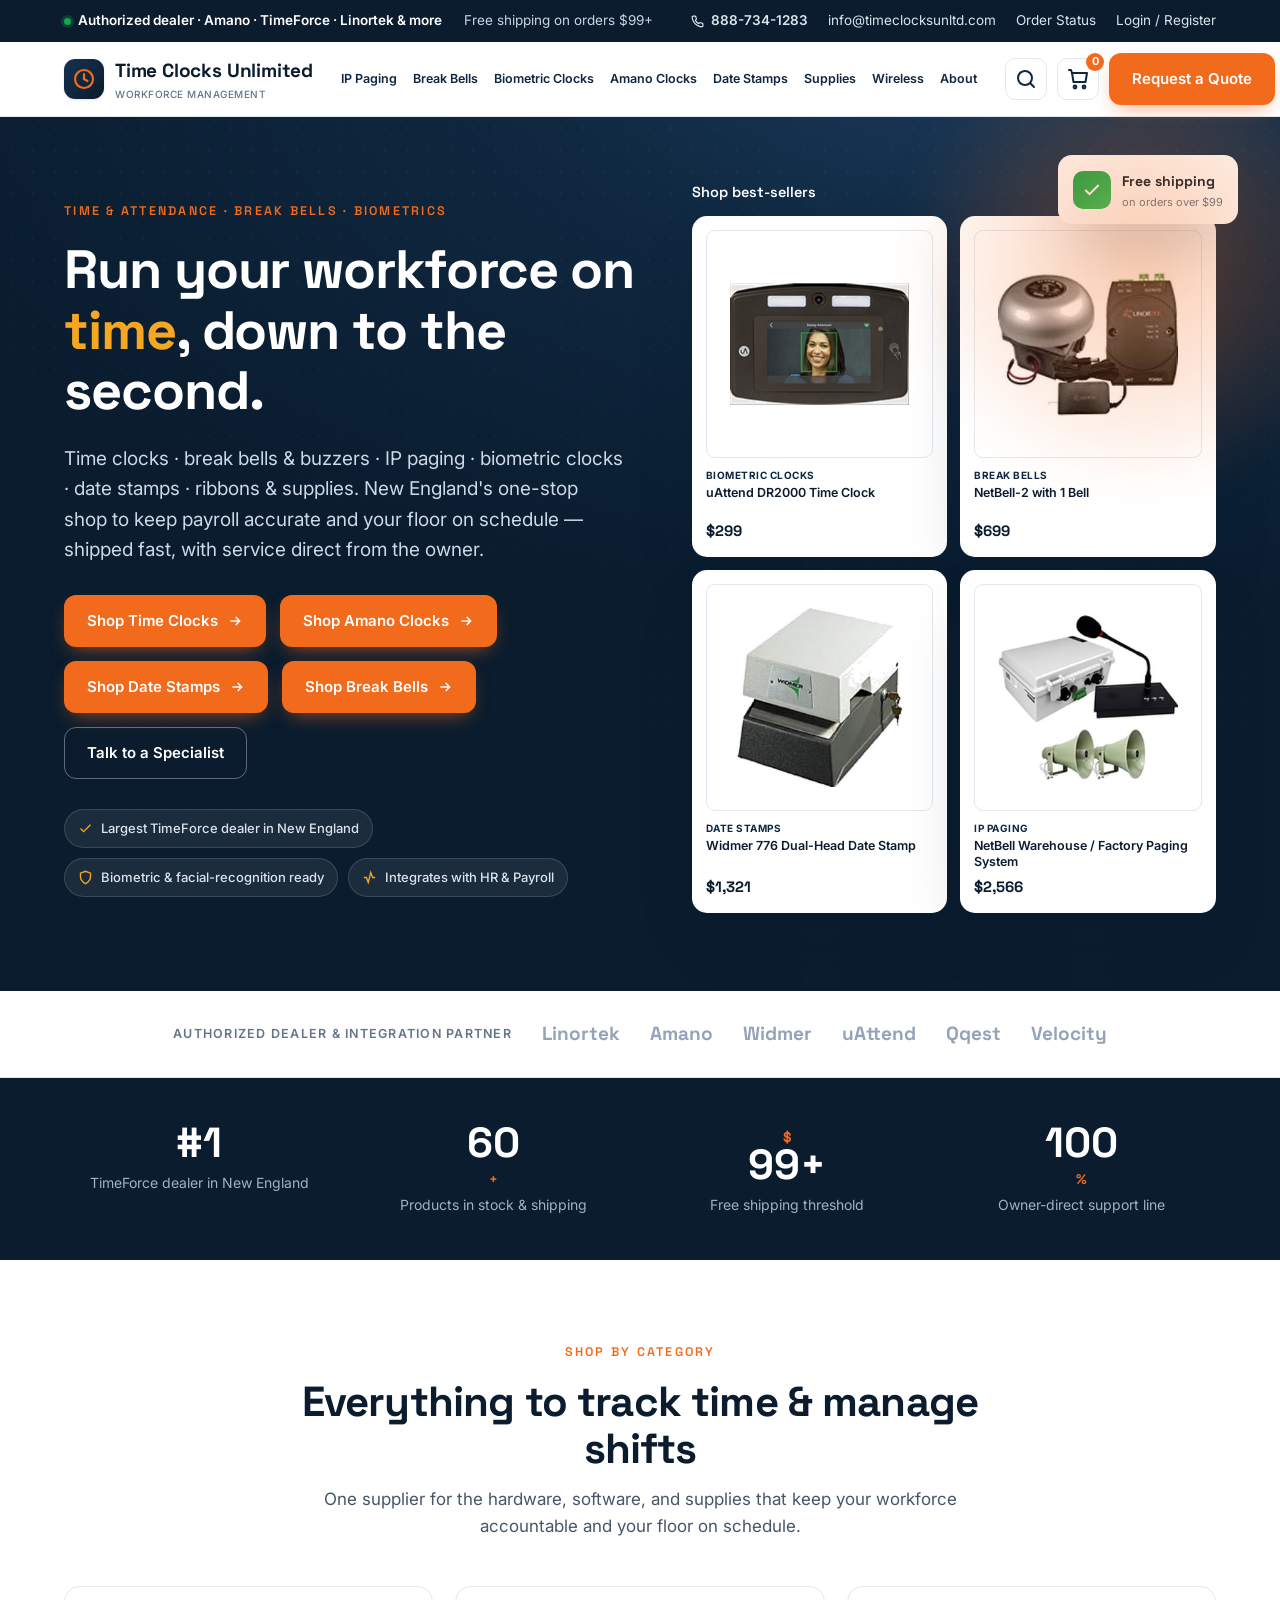
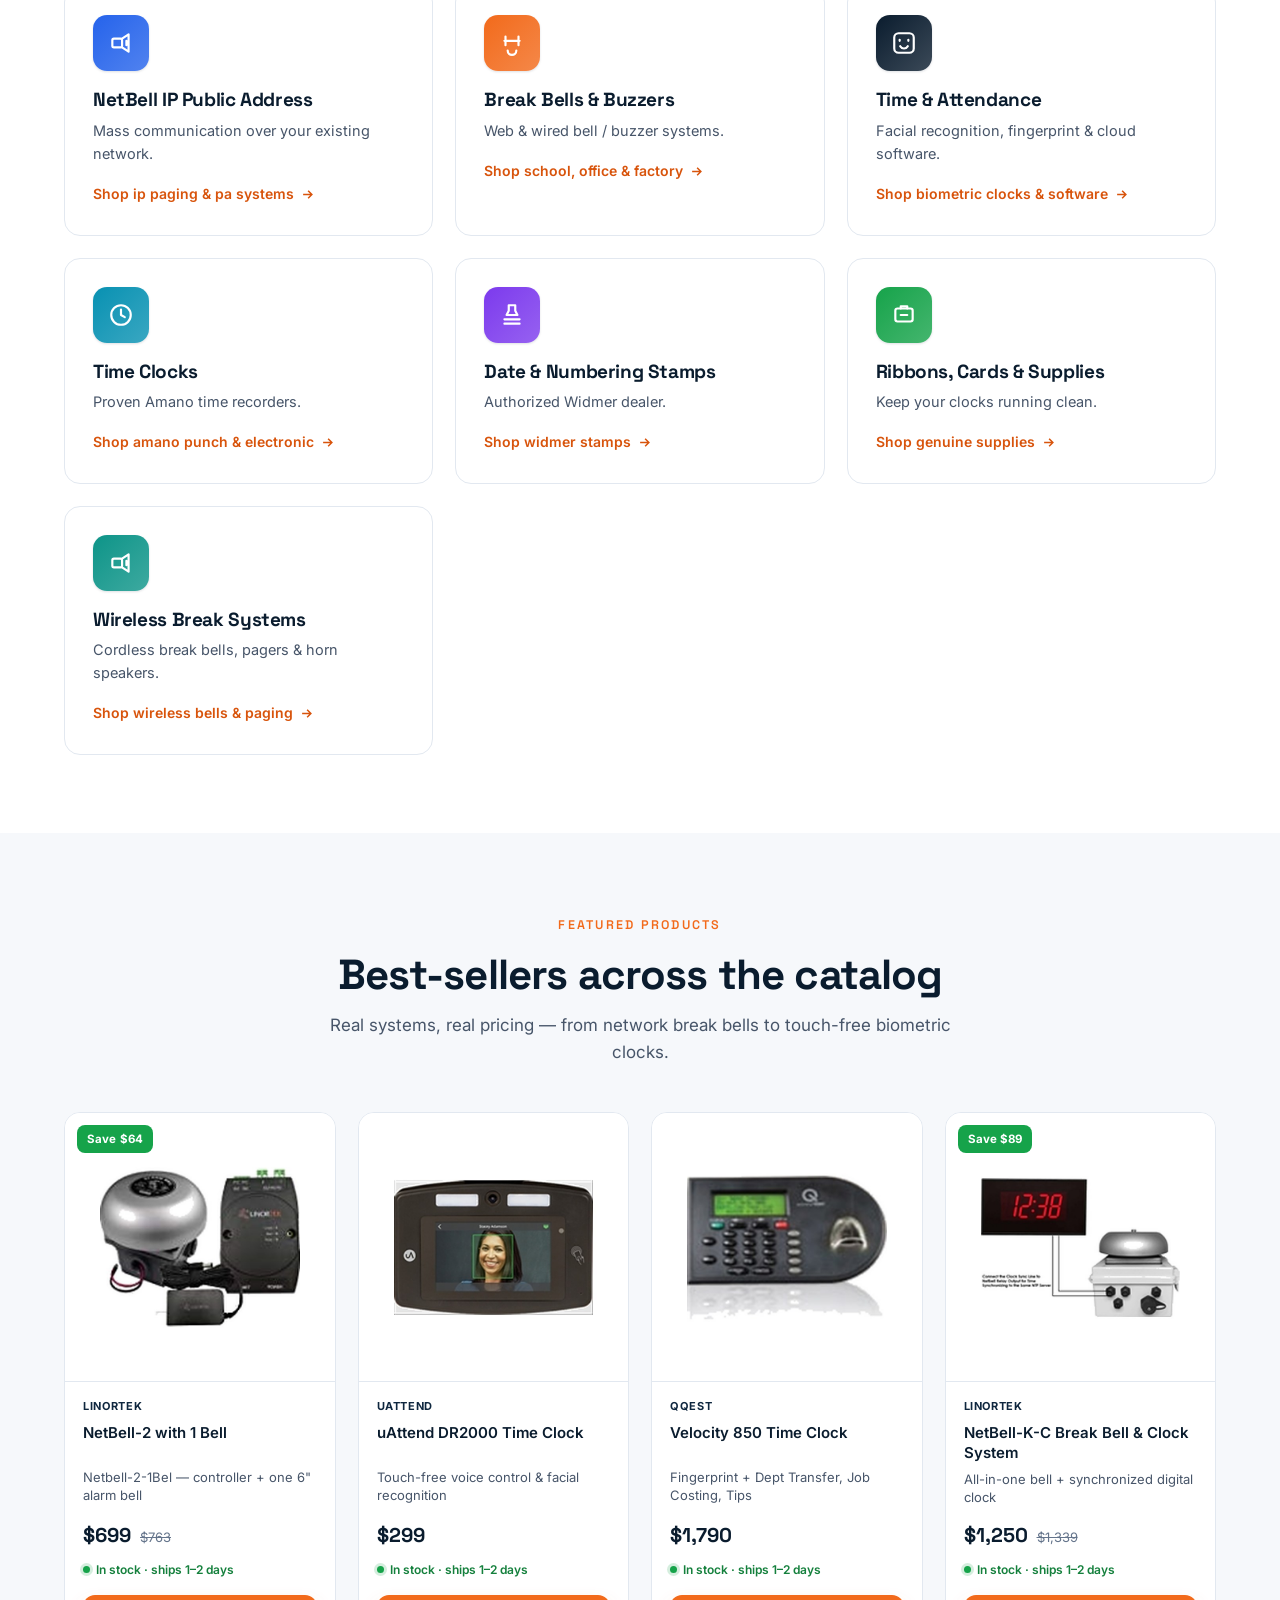
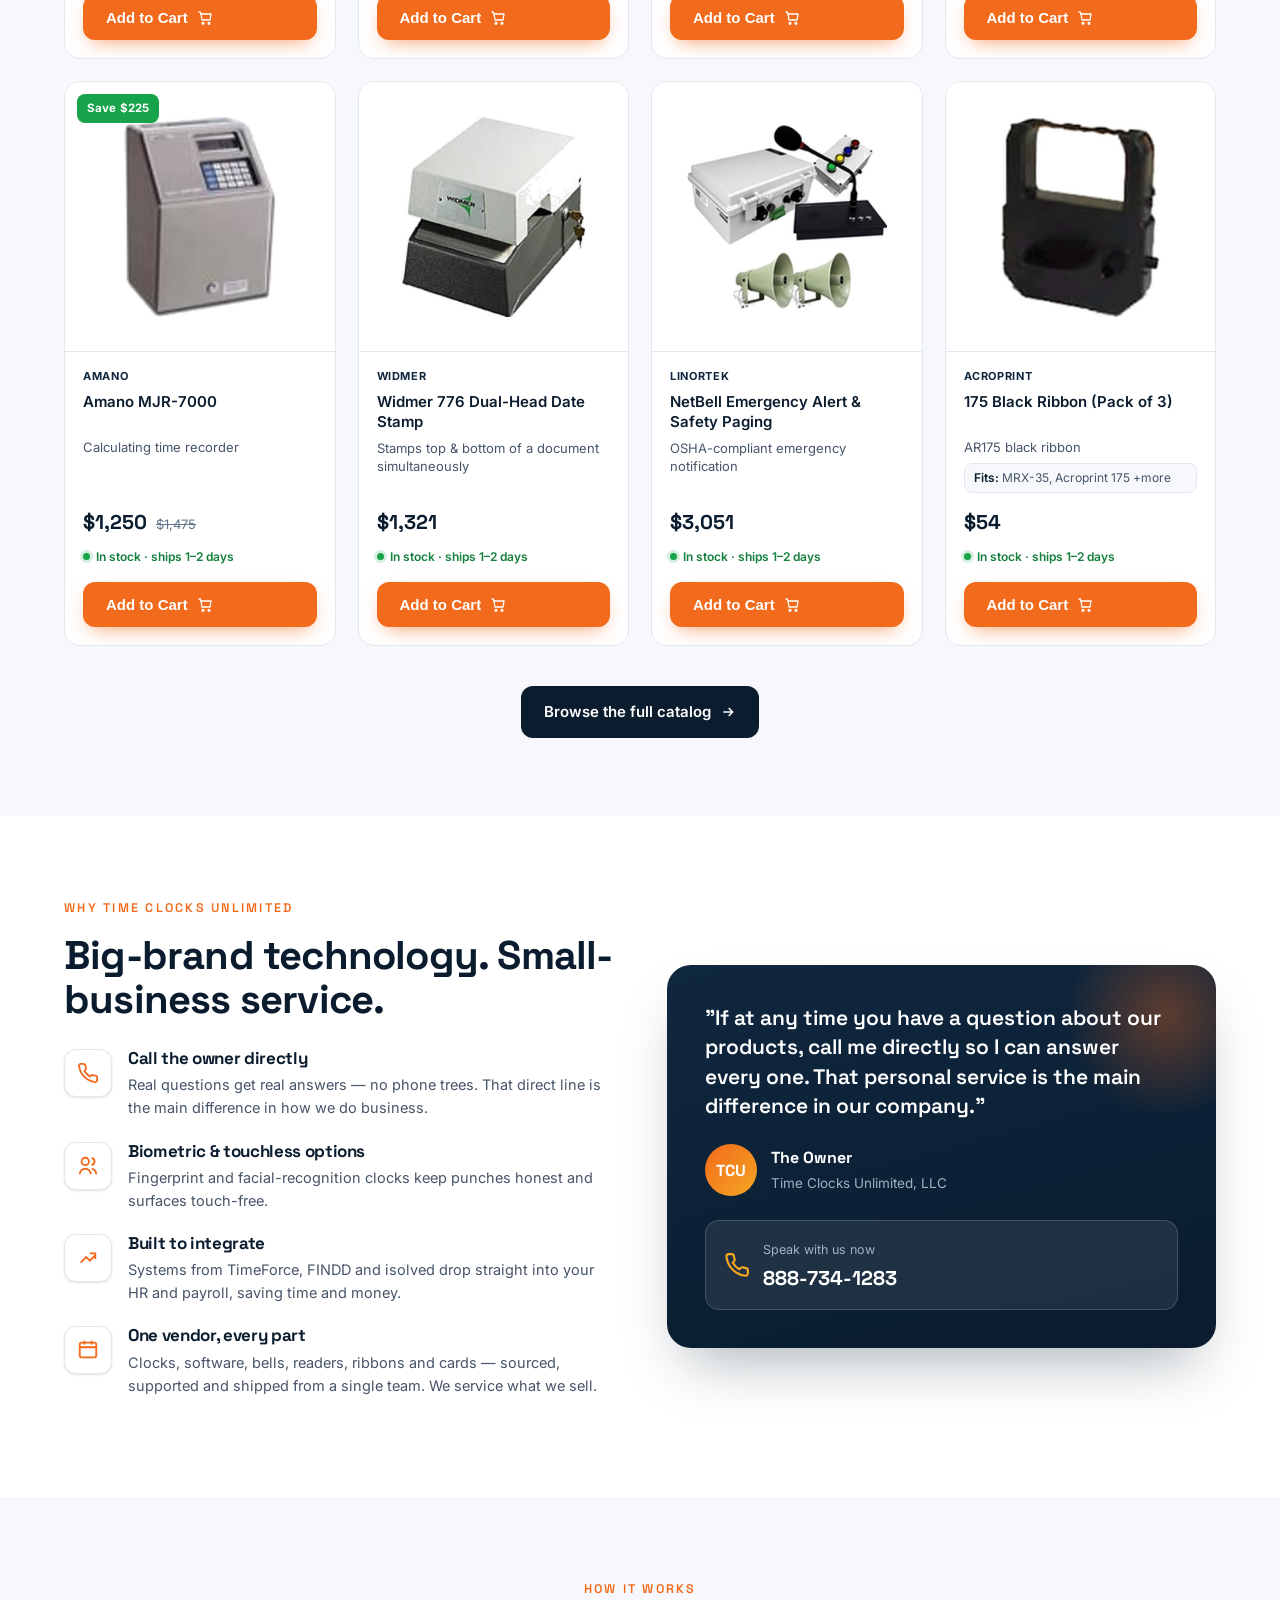
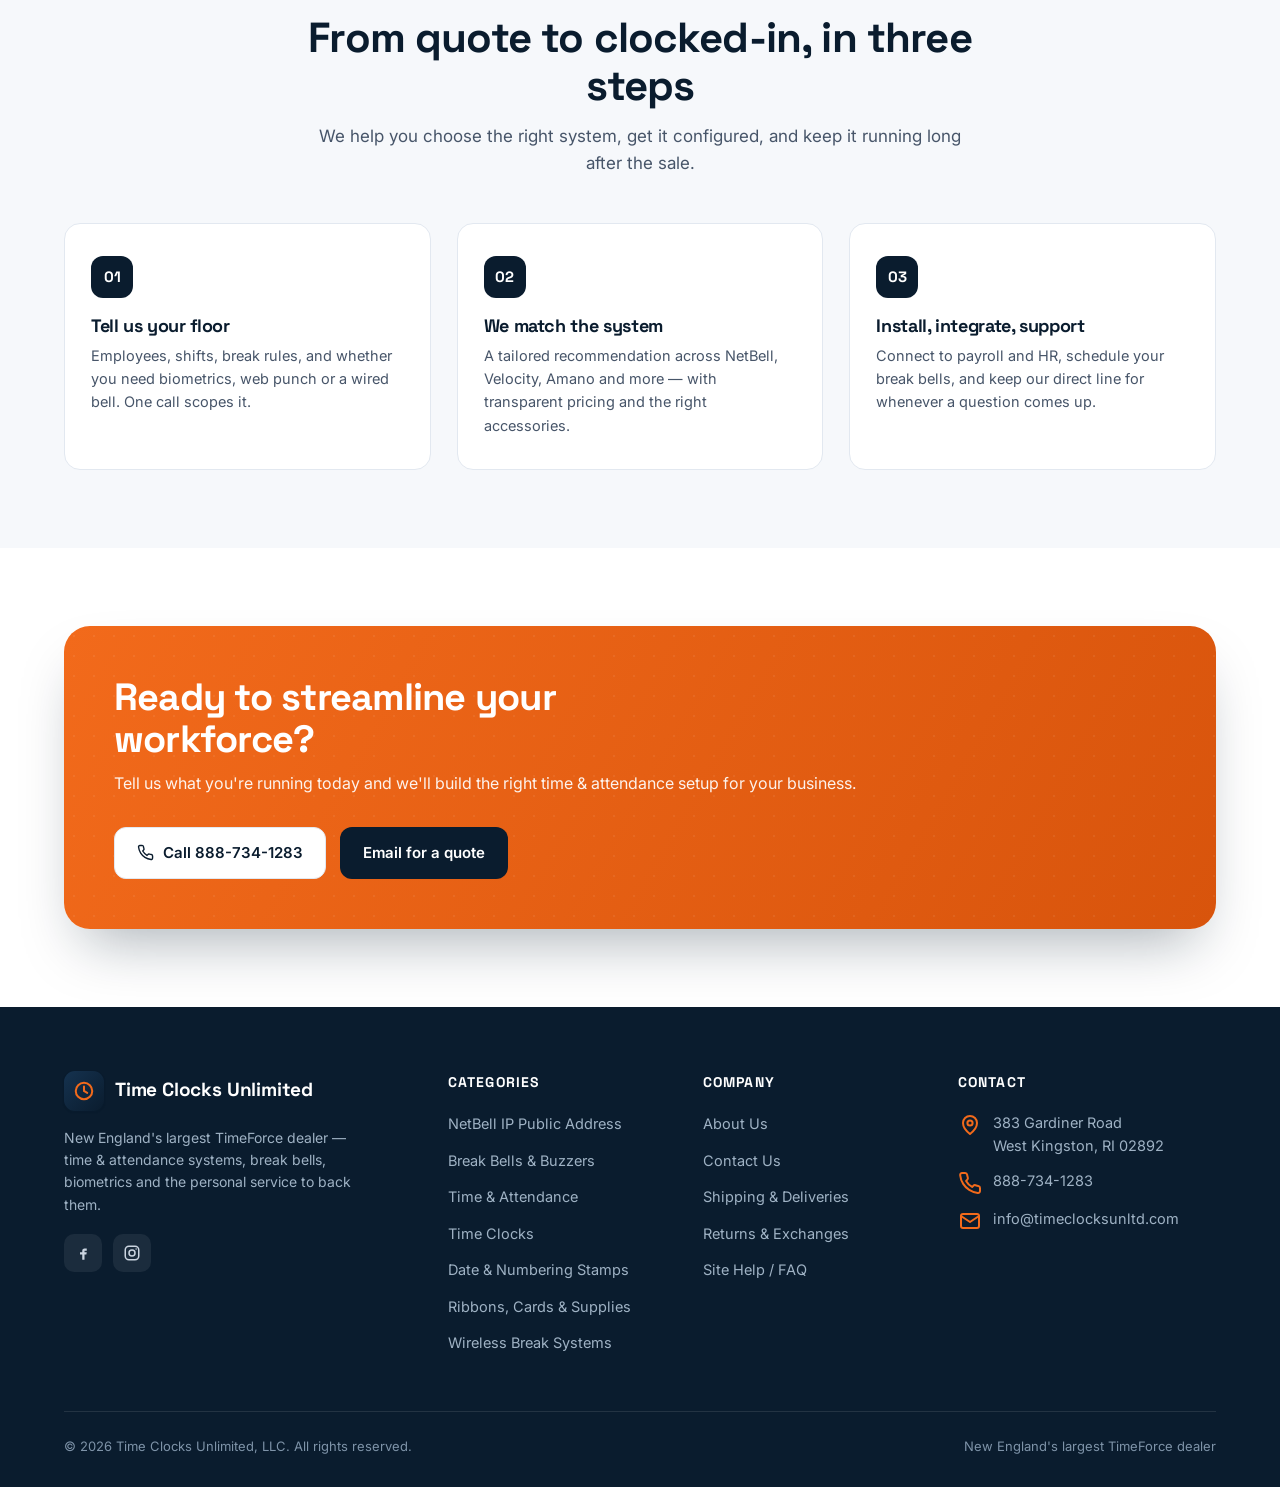
==== index.html @ d8b9a772 "Add Shop Amano Clocks, Shop Date Stamps, Shop Break Bells hero CTAs" ====
<!DOCTYPE html>
<html lang="en">
<head>
<meta charset="UTF-8" />
<meta name="viewport" content="width=device-width, initial-scale=1" />
<title>Time Clocks Unlimited, LLC — Time &amp; Attendance, Break Bells &amp; Workforce Management</title>
<meta name="description" content="New England's largest TimeForce dealer. Time clocks, time & attendance software, break bell & buzzer systems, biometric & facial-recognition solutions. Personal service direct from the owner. Call 888-734-1283." />
<meta name="robots" content="index, follow" />
<meta name="theme-color" content="#0a1c2e" />
<link rel="canonical" href="https://chrisp81588.github.io/timeclocks-unlimited-demo/" />
<link rel="icon" href="data:image/svg+xml,%3Csvg xmlns='http://www.w3.org/2000/svg' viewBox='0 0 24 24'%3E%3Crect width='24' height='24' rx='5' fill='%230a1c2e'/%3E%3Cg fill='none' stroke='%23f26a1b' stroke-width='2.2' stroke-linecap='round'%3E%3Ccircle cx='12' cy='12' r='7'/%3E%3Cpath d='M12 8v4l3 1.6'/%3E%3C/g%3E%3C/svg%3E" />
<meta property="og:type" content="website" />
<meta property="og:site_name" content="Time Clocks Unlimited, LLC" />
<meta property="og:title" content="Time Clocks Unlimited — Time & Attendance, Time Clocks & Break Bell Systems" />
<meta property="og:description" content="New England's largest TimeForce dealer. Time clocks, software, break bells & biometrics — with personal service direct from the owner." />
<meta property="og:url" content="https://chrisp81588.github.io/timeclocks-unlimited-demo/" />
<meta property="og:image" content="https://chrisp81588.github.io/timeclocks-unlimited-demo/og-image.png" />
<meta property="og:image:width" content="1200" /><meta property="og:image:height" content="630" />
<meta name="twitter:card" content="summary_large_image" />
<meta name="twitter:title" content="Time Clocks Unlimited — Time & Attendance & Break Bell Systems" />
<meta name="twitter:image" content="https://chrisp81588.github.io/timeclocks-unlimited-demo/og-image.png" />
<link rel="preconnect" href="https://fonts.googleapis.com" /><link rel="preconnect" href="https://fonts.gstatic.com" crossorigin />
<link href="https://fonts.googleapis.com/css2?family=Inter:wght@400;500;600;700&family=Space+Grotesk:wght@500;600;700&display=swap" rel="stylesheet" />
<link rel="stylesheet" href="styles.css" />
<style>
  /* homepage-only sections */
  .hero{position:relative;background:radial-gradient(1200px 600px at 80% -10%,#1a3c5e 0%,var(--ink-2) 45%,var(--ink) 100%);color:#fff;overflow:hidden}
  .hero::before{content:"";position:absolute;inset:0;background-image:radial-gradient(rgba(255,255,255,.07) 1px,transparent 1px);background-size:22px 22px;opacity:.6;mask-image:linear-gradient(to bottom,#000,transparent 90%)}
  .hero::after{content:"";position:absolute;width:520px;height:520px;right:-120px;top:-120px;background:radial-gradient(circle,rgba(242,106,27,.35),transparent 65%);filter:blur(20px)}
  .hero .wrap{position:relative;display:grid;grid-template-columns:1.05fr .95fr;gap:48px;align-items:center;padding:64px 24px 78px}
  .hero h1{font-size:clamp(32px,4.4vw,54px);margin:18px 0 0}
  .hero h1 .hl{color:var(--amber);white-space:nowrap}
  .hero p.lead{font-size:clamp(16px,1.6vw,19px);color:#cdd9e6;max-width:560px;margin:22px 0 30px}
  .hero-cta{display:flex;gap:14px;flex-wrap:wrap}
  .trust-chips{display:flex;gap:10px;flex-wrap:wrap;margin-top:30px}
  .chip{display:inline-flex;align-items:center;gap:8px;font-size:13px;font-weight:500;color:#dbe4ee;background:rgba(255,255,255,.07);border:1px solid rgba(255,255,255,.14);padding:8px 13px;border-radius:999px}
  .chip svg{color:var(--amber)}
  .panel{background:linear-gradient(180deg,#fff,#f3f6fa);color:var(--ink);border-radius:20px;box-shadow:var(--shadow-lg);border:1px solid rgba(255,255,255,.7);overflow:hidden}
  .panel-top{display:flex;align-items:center;justify-content:space-between;padding:16px 18px;border-bottom:1px solid var(--line);background:#fff}
  .panel-top .ttl{font-family:'Space Grotesk';font-weight:600;font-size:14.5px;display:flex;align-items:center;gap:9px}
  .live{display:inline-flex;align-items:center;gap:7px;font-size:12px;font-weight:600;color:var(--green)}
  .live .dot{width:8px;height:8px;border-radius:50%;background:var(--green);animation:pulse 1.8s infinite}
  @keyframes pulse{0%{box-shadow:0 0 0 0 rgba(22,163,74,.5)}70%{box-shadow:0 0 0 9px rgba(22,163,74,0)}100%{box-shadow:0 0 0 0 rgba(22,163,74,0)}}
  .panel-body{padding:16px 18px;display:flex;flex-direction:column;gap:11px}
  .punch{display:flex;align-items:center;gap:12px;padding:11px 13px;border:1px solid var(--line);border-radius:12px;background:#fff}
  .avatar{width:36px;height:36px;border-radius:50%;display:grid;place-items:center;font-weight:700;font-size:13px;color:#fff;font-family:'Space Grotesk'}
  .punch .meta{flex:1;min-width:0}.punch .name{font-weight:600;font-size:14px}.punch .sub{font-size:12px;color:var(--slate-light)}
  .punch .tag{font-size:11.5px;font-weight:600;padding:4px 9px;border-radius:999px}
  .tag.in{background:#dcfce7;color:#15803d}.tag.out{background:#ffedd5;color:#c2410c}.tag.brk{background:#e0e7ff;color:#4338ca}
  .panel-foot{display:flex;border-top:1px solid var(--line)}
  .stat{flex:1;padding:14px 16px;text-align:center;border-right:1px solid var(--line)}.stat:last-child{border-right:0}
  .stat b{font-family:'Space Grotesk';display:block;font-size:22px}.stat span{font-size:11.5px;color:var(--slate-light);text-transform:uppercase;letter-spacing:.05em}
  .hero-visual{position:relative}
  .float-card{position:absolute;background:#fff;color:var(--ink);border-radius:14px;box-shadow:var(--shadow-lg);padding:12px 14px;display:flex;align-items:center;gap:11px;border:1px solid rgba(255,255,255,.6)}
  .float-card .ic{width:38px;height:38px;border-radius:10px;display:grid;place-items:center;color:#fff}
  .float-a{bottom:-26px;left:-28px;animation:bob 5s ease-in-out infinite}.float-b{top:-26px;right:-22px;animation:bob 6s ease-in-out infinite .8s}
  @keyframes bob{0%,100%{transform:translateY(0)}50%{transform:translateY(-9px)}}
  .float-card small{display:block;font-size:11px;color:var(--slate-light)}.float-card b{font-family:'Space Grotesk';font-size:14px}
  .hs-head{display:flex;justify-content:space-between;align-items:center;margin-bottom:12px}
  .hs-head>span{font-family:'Space Grotesk';font-weight:600;font-size:14.5px;color:#fff}
  .hs-head a{font-size:13px;font-weight:600;color:var(--amber)}
  .hs-head a:hover{color:#fff}
  .hero-showcase{display:grid;grid-template-columns:1fr 1fr;gap:13px}
  .hsp{background:#fff;border-radius:15px;padding:13px;box-shadow:var(--shadow-lg);border:1px solid rgba(255,255,255,.5);display:flex;flex-direction:column;transition:transform .2s,box-shadow .2s;color:var(--ink)}
  .hsp:hover{transform:translateY(-5px);box-shadow:0 36px 70px -22px rgba(8,18,30,.55)}
  .hsp .hsimg{aspect-ratio:4/3;display:grid;place-items:center;background:#fff;border-radius:9px;margin-bottom:9px;border:1px solid var(--line);padding:6px}
  .hsp .hsimg img{max-width:100%;max-height:100%;object-fit:contain}
  .hsp .hscat{font-size:10px;font-weight:700;text-transform:uppercase;letter-spacing:.05em;color:var(--ink-2)}
  .hsp .hsname{font-size:12.5px;font-weight:600;line-height:1.25;margin:2px 0 5px;display:-webkit-box;-webkit-line-clamp:2;-webkit-box-orient:vertical;overflow:hidden;min-height:2.3em}
  .hsp .hsprice{font-family:'Space Grotesk';font-weight:700;font-size:15px;margin-top:auto}
  @media(max-width:980px){.hero .wrap{grid-template-columns:1fr;gap:56px;padding:48px 24px 64px}.hero-visual{max-width:460px;margin:0 auto;width:100%}.float-a{left:0}.float-b{right:0}}
  @media(max-width:560px){.hero .float-card{display:none}.hero .wrap{padding:38px 20px 52px}}
  .brands{background:#fff;border-bottom:1px solid var(--line)}
  .brands .wrap{padding:28px 24px;display:flex;align-items:center;gap:14px 30px;flex-wrap:wrap;justify-content:center}
  .brands .lbl{font-size:12.5px;font-weight:600;letter-spacing:.1em;text-transform:uppercase;color:var(--slate-light)}
  .brand{font-family:'Space Grotesk';font-weight:700;font-size:19px;color:#94a3b8;transition:color .2s}.brand:hover{color:var(--ink)}
  .metrics{background:var(--ink);color:#fff}
  .metrics .wrap{display:grid;grid-template-columns:repeat(4,1fr);gap:24px;padding:44px 24px}
  .metric{text-align:center}.metric b{font-family:'Space Grotesk';font-size:clamp(28px,3.6vw,42px);display:block;line-height:1;white-space:nowrap}.metric b .u{color:var(--orange)}
  .metric span{display:block;margin-top:8px;color:#9fb2c4;font-size:14px}
  @media(max-width:680px){.metrics .wrap{grid-template-columns:repeat(2,1fr);gap:30px 16px}}
  .why{display:grid;grid-template-columns:1fr 1fr;gap:54px;align-items:center}
  .why .feat{display:flex;gap:16px;margin-bottom:22px}
  .why .feat .ic{width:48px;height:48px;border-radius:12px;background:#fff;border:1px solid var(--line);display:grid;place-items:center;color:var(--orange);flex:none;box-shadow:var(--shadow-sm)}
  .why .feat h4{font-size:17px;margin-bottom:5px}.why .feat p{color:var(--slate);font-size:14.5px}
  .owner-card{background:linear-gradient(165deg,var(--ink-2),var(--ink));color:#fff;border-radius:24px;padding:38px;position:relative;overflow:hidden;box-shadow:var(--shadow-lg)}
  .owner-card::before{content:"";position:absolute;right:-60px;top:-60px;width:220px;height:220px;border-radius:50%;background:radial-gradient(circle,rgba(242,106,27,.35),transparent 65%)}
  .owner-card .quote{font-family:'Space Grotesk';font-size:21px;line-height:1.4;font-weight:600;position:relative;margin-bottom:24px}
  .owner-card .who{display:flex;align-items:center;gap:14px;position:relative}
  .owner-card .av{width:52px;height:52px;border-radius:50%;background:linear-gradient(135deg,var(--orange),var(--amber));display:grid;place-items:center;font-family:'Space Grotesk';font-weight:700}
  .owner-card .phone-cta{margin-top:24px;display:flex;align-items:center;gap:13px;background:rgba(255,255,255,.08);border:1px solid rgba(255,255,255,.16);border-radius:14px;padding:15px 18px;position:relative}
  .owner-card .phone-cta b{font-family:'Space Grotesk';font-size:20px;display:block}.owner-card .phone-cta small{color:#9fb2c4;font-size:12.5px}
  @media(max-width:880px){.why{grid-template-columns:1fr;gap:36px}}
  .steps{display:grid;grid-template-columns:repeat(3,1fr);gap:26px;counter-reset:step}
  .step{position:relative;padding:32px 26px;background:#fff;border:1px solid var(--line);border-radius:var(--radius)}
  .step .num{counter-increment:step;font-family:'Space Grotesk';font-weight:700;font-size:15px;width:42px;height:42px;border-radius:12px;background:var(--ink);color:#fff;display:grid;place-items:center;margin-bottom:18px}
  .step .num::before{content:"0" counter(step)}.step h4{font-size:18px;margin-bottom:8px}.step p{color:var(--slate);font-size:14.5px}
  @media(max-width:820px){.steps{grid-template-columns:1fr}}
  .cta-band{background:linear-gradient(120deg,var(--orange),var(--orange-dark));color:#fff;border-radius:26px;padding:50px;display:flex;align-items:center;justify-content:space-between;gap:30px;flex-wrap:wrap;position:relative;overflow:hidden;box-shadow:var(--shadow-lg)}
  .cta-band::before{content:"";position:absolute;inset:0;background-image:radial-gradient(rgba(255,255,255,.16) 1px,transparent 1px);background-size:20px 20px;opacity:.4}
  .cta-band h2{font-size:clamp(26px,3vw,38px);position:relative;max-width:620px}.cta-band p{position:relative;color:rgba(255,255,255,.92);margin-top:10px}
  .cta-band .acts{position:relative;display:flex;gap:14px;flex-wrap:wrap}
  @media(max-width:680px){.cta-band{padding:34px 24px;border-radius:20px;flex-direction:column;align-items:flex-start}.cta-band .acts{width:100%}.cta-band .acts .btn{flex:1;justify-content:center}.owner-card{padding:28px 22px}}
</style>
</head>
<body>

<!-- Hero -->
<section class="hero">
  <div class="wrap">
    <div>
      <span class="eyebrow">Time &amp; Attendance · Break Bells · Biometrics</span>
      <h1>Run your workforce on <span class="hl">time</span>, down to the second.</h1>
      <p class="lead">Time clocks · break bells &amp; buzzers · IP paging · biometric clocks · date stamps · ribbons &amp; supplies. New England's one-stop shop to keep payroll accurate and your floor on schedule — shipped fast, with service direct from the owner.</p>
      <div class="hero-cta">
        <a href="category.html?cat=software" class="btn btn-primary">Shop Time Clocks <svg width="16" height="16" viewBox="0 0 24 24" fill="none" stroke="currentColor" stroke-width="2.2"><path d="M5 12h14M13 6l6 6-6 6"/></svg></a>
        <a href="category.html?cat=time-clocks" class="btn btn-primary">Shop Amano Clocks <svg width="16" height="16" viewBox="0 0 24 24" fill="none" stroke="currentColor" stroke-width="2.2"><path d="M5 12h14M13 6l6 6-6 6"/></svg></a>
        <a href="category.html?cat=date-stamps" class="btn btn-primary">Shop Date Stamps <svg width="16" height="16" viewBox="0 0 24 24" fill="none" stroke="currentColor" stroke-width="2.2"><path d="M5 12h14M13 6l6 6-6 6"/></svg></a>
        <a href="category.html?cat=break-bells" class="btn btn-primary">Shop Break Bells <svg width="16" height="16" viewBox="0 0 24 24" fill="none" stroke="currentColor" stroke-width="2.2"><path d="M5 12h14M13 6l6 6-6 6"/></svg></a>
        <a href="#contact" class="btn btn-ghost">Talk to a Specialist</a>
      </div>
      <div class="trust-chips">
        <span class="chip"><svg width="15" height="15" viewBox="0 0 24 24" fill="none" stroke="currentColor" stroke-width="2.2"><path d="M20 6 9 17l-5-5"/></svg> Largest TimeForce dealer in New England</span>
        <span class="chip"><svg width="15" height="15" viewBox="0 0 24 24" fill="none" stroke="currentColor" stroke-width="2.2"><path d="M12 2 4 5v6c0 5 3.5 8 8 11 4.5-3 8-6 8-11V5z"/></svg> Biometric &amp; facial-recognition ready</span>
        <span class="chip"><svg width="15" height="15" viewBox="0 0 24 24" fill="none" stroke="currentColor" stroke-width="2.2"><path d="M3 12h4l3 8 4-16 3 8h4"/></svg> Integrates with HR &amp; Payroll</span>
      </div>
    </div>
    <div class="hero-visual">
      <div class="hs-head"><span>Shop best-sellers</span><a href="category.html?cat=break-bells">View all products →</a></div>
      <div class="hero-showcase" id="heroShowcase"></div>
      <div class="float-card float-b"><span class="ic" style="background:linear-gradient(135deg,#16a34a,#22c55e)"><svg width="20" height="20" viewBox="0 0 24 24" fill="none" stroke="#fff" stroke-width="2.4"><path d="M20 6 9 17l-5-5"/></svg></span><span><b>Free shipping</b><small>on orders over $99</small></span></div>
    </div>
  </div>
</section>

<!-- Brand strip -->
<div class="brands"><div class="wrap">
  <span class="lbl">Authorized dealer &amp; integration partner</span>
  <span class="brand">Linortek</span><span class="brand">Amano</span><span class="brand">Widmer</span><span class="brand">uAttend</span><span class="brand">Qqest</span><span class="brand">Velocity</span>
</div></div>

<!-- Metrics -->
<div class="metrics"><div class="wrap">
  <div class="metric reveal"><b>#1</b><span>TimeForce dealer in New England</span></div>
  <div class="metric reveal"><b>60<span class="u">+</span></b><span>Products in stock &amp; shipping</span></div>
  <div class="metric reveal"><b><span class="u">$</span>99+</b><span>Free shipping threshold</span></div>
  <div class="metric reveal"><b>100<span class="u">%</span></b><span>Owner-direct support line</span></div>
</div></div>

<!-- Categories -->
<section class="block" id="categories"><div class="wrap">
  <div class="sec-head reveal"><span class="eyebrow">Shop by Category</span><h2>Everything to track time &amp; manage shifts</h2><p>One supplier for the hardware, software, and supplies that keep your workforce accountable and your floor on schedule.</p></div>
  <div class="cat-grid" id="catGrid"></div>
</div></section>

<!-- Featured products -->
<section class="block" id="products" style="background:var(--bg)"><div class="wrap">
  <div class="sec-head reveal"><span class="eyebrow">Featured Products</span><h2>Best-sellers across the catalog</h2><p>Real systems, real pricing — from network break bells to touch-free biometric clocks.</p></div>
  <div class="prod-grid" id="featGrid"></div>
  <div style="text-align:center;margin-top:40px" class="reveal"><a href="category.html?cat=break-bells" class="btn btn-dark">Browse the full catalog <svg width="16" height="16" viewBox="0 0 24 24" fill="none" stroke="currentColor" stroke-width="2.2"><path d="M5 12h14M13 6l6 6-6 6"/></svg></a></div>
</div></section>

<!-- Why us -->
<section class="block" id="why"><div class="wrap why">
  <div class="reveal">
    <span class="eyebrow">Why Time Clocks Unlimited</span>
    <h2 style="font-size:clamp(28px,3.2vw,40px);margin:14px 0 26px">Big-brand technology. Small-business service.</h2>
    <div class="feat"><span class="ic"><svg width="22" height="22" viewBox="0 0 24 24" fill="none" stroke="currentColor" stroke-width="2"><path d="M22 16.9v3a2 2 0 0 1-2.2 2 19.8 19.8 0 0 1-8.6-3 19.5 19.5 0 0 1-6-6 19.8 19.8 0 0 1-3-8.6A2 2 0 0 1 4.1 2h3a2 2 0 0 1 2 1.7c.1 1 .4 1.9.7 2.8a2 2 0 0 1-.5 2.1L8.1 9.9a16 16 0 0 0 6 6l1.3-1.2a2 2 0 0 1 2.1-.5c.9.3 1.8.6 2.8.7a2 2 0 0 1 1.7 2z"/></svg></span><div><h4>Call the owner directly</h4><p>Real questions get real answers — no phone trees. That direct line is the main difference in how we do business.</p></div></div>
    <div class="feat"><span class="ic"><svg width="22" height="22" viewBox="0 0 24 24" fill="none" stroke="currentColor" stroke-width="2"><path d="M9 11a4 4 0 1 0 0-8 4 4 0 0 0 0 8zM3 21a6 6 0 0 1 12 0M16 3.1a4 4 0 0 1 0 7.8M21 21a6 6 0 0 0-5-5.9"/></svg></span><div><h4>Biometric &amp; touchless options</h4><p>Fingerprint and facial-recognition clocks keep punches honest and surfaces touch-free.</p></div></div>
    <div class="feat"><span class="ic"><svg width="22" height="22" viewBox="0 0 24 24" fill="none" stroke="currentColor" stroke-width="2"><path d="M4 17l6-6 4 4 6-6M14 7h6v6"/></svg></span><div><h4>Built to integrate</h4><p>Systems from TimeForce, FINDD and isolved drop straight into your HR and payroll, saving time and money.</p></div></div>
    <div class="feat"><span class="ic"><svg width="22" height="22" viewBox="0 0 24 24" fill="none" stroke="currentColor" stroke-width="2"><rect x="3" y="4" width="18" height="16" rx="2"/><path d="M3 9h18M8 2v4M16 2v4"/></svg></span><div><h4>One vendor, every part</h4><p>Clocks, software, bells, readers, ribbons and cards — sourced, supported and shipped from a single team. We service what we sell.</p></div></div>
  </div>
  <div class="owner-card reveal">
    <p class="quote">"If at any time you have a question about our products, call me directly so I can answer every one. That personal service is the main difference in our company."</p>
    <div class="who"><span class="av">TCU</span><div><b style="color:#fff;font-family:'Space Grotesk'">The Owner</b><br><span style="color:#9fb2c4;font-size:13.5px">Time Clocks Unlimited, LLC</span></div></div>
    <a href="tel:8887341283" class="phone-cta"><svg width="26" height="26" viewBox="0 0 24 24" fill="none" stroke="#f5a623" stroke-width="2"><path d="M22 16.9v3a2 2 0 0 1-2.2 2 19.8 19.8 0 0 1-8.6-3 19.5 19.5 0 0 1-6-6 19.8 19.8 0 0 1-3-8.6A2 2 0 0 1 4.1 2h3a2 2 0 0 1 2 1.7c.1 1 .4 1.9.7 2.8a2 2 0 0 1-.5 2.1L8.1 9.9a16 16 0 0 0 6 6l1.3-1.2a2 2 0 0 1 2.1-.5c.9.3 1.8.6 2.8.7a2 2 0 0 1 1.7 2z"/></svg><span><small>Speak with us now</small><b>888-734-1283</b></span></a>
  </div>
</div></section>

<!-- How it works -->
<section class="block" style="background:var(--bg)"><div class="wrap">
  <div class="sec-head reveal"><span class="eyebrow">How it works</span><h2>From quote to clocked-in, in three steps</h2><p>We help you choose the right system, get it configured, and keep it running long after the sale.</p></div>
  <div class="steps">
    <div class="step reveal"><span class="num"></span><h4>Tell us your floor</h4><p>Employees, shifts, break rules, and whether you need biometrics, web punch or a wired bell. One call scopes it.</p></div>
    <div class="step reveal"><span class="num"></span><h4>We match the system</h4><p>A tailored recommendation across NetBell, Velocity, Amano and more — with transparent pricing and the right accessories.</p></div>
    <div class="step reveal"><span class="num"></span><h4>Install, integrate, support</h4><p>Connect to payroll and HR, schedule your break bells, and keep our direct line for whenever a question comes up.</p></div>
  </div>
</div></section>

<!-- CTA -->
<section class="block" id="contact"><div class="wrap">
  <div class="cta-band reveal">
    <div><h2>Ready to streamline your workforce?</h2><p>Tell us what you're running today and we'll build the right time &amp; attendance setup for your business.</p></div>
    <div class="acts">
      <a href="tel:8887341283" class="btn btn-light"><svg width="17" height="17" viewBox="0 0 24 24" fill="none" stroke="currentColor" stroke-width="2"><path d="M22 16.9v3a2 2 0 0 1-2.2 2 19.8 19.8 0 0 1-8.6-3 19.5 19.5 0 0 1-6-6 19.8 19.8 0 0 1-3-8.6A2 2 0 0 1 4.1 2h3a2 2 0 0 1 2 1.7c.1 1 .4 1.9.7 2.8a2 2 0 0 1-.5 2.1L8.1 9.9a16 16 0 0 0 6 6l1.3-1.2a2 2 0 0 1 2.1-.5c.9.3 1.8.6 2.8.7a2 2 0 0 1 1.7 2z"/></svg> Call 888-734-1283</a>
      <a href="mailto:info@timeclocksunltd.com" class="btn btn-dark">Email for a quote</a>
    </div>
  </div>
</div></section>

<script src="catalog.js"></script>
<script src="site.js"></script>
<script>
  // hero showcase — real best-sellers spanning the catalog (clock · bell · stamp · paging)
  const HERO_SKUS=['DR2000','01-910-00025','776','01-910-00057'];
  document.getElementById('heroShowcase').innerHTML = HERO_SKUS.map(id=>getProduct(id)).filter(Boolean).map(p=>{
    const cat=getCat(p.cat)||{};
    return `<a class="hsp" href="product.html?sku=${encodeURIComponent(p.id)}">
      <div class="hsimg"><img src="${p.img}" alt="${p.name}" loading="lazy" onerror="this.onerror=null;this.src='assets/placeholder.svg'"/></div>
      <span class="hscat">${cat.nav||p.brand||''}</span>
      <span class="hsname">${p.name}</span>
      <span class="hsprice">${fmt(p.price)}</span>
    </a>`;
  }).join('');

  // categories grid
  document.getElementById('catGrid').innerHTML = CATEGORIES.map(c=>`
    <a class="cat-card reveal" href="category.html?cat=${c.id}">
      <span class="ic" style="background:linear-gradient(135deg,${c.color},${c.color}cc)">${icon(c.icon,'#fff').replace('width="24" height="24"','width="26" height="26"')}</span>
      <h3>${c.name}</h3>
      <p>${c.tagline}.</p>
      <span class="more">Shop ${c.short.toLowerCase()} <svg width="15" height="15" viewBox="0 0 24 24" fill="none" stroke="currentColor" stroke-width="2.4"><path d="M5 12h14M13 6l6 6-6 6"/></svg></span>
    </a>`).join('');

  // featured products (curated mix)
  const FEAT=['01-910-00025','DR2000','V850','_01-910-00005','MJR-7000-1167','776','01-910-00137','AR175'];
  document.getElementById('featGrid').innerHTML = FEAT.map(id=>getProduct(id)).filter(Boolean).map(cardHTML).join('');

  // reveal for injected
  const io=new IntersectionObserver(es=>es.forEach(e=>{if(e.isIntersecting){e.target.classList.add('in');io.unobserve(e.target);}}),{threshold:.12});
  document.querySelectorAll('.reveal').forEach(el=>io.observe(el));
</script>
</body>
</html>
---- styles.css ----
/* Time Clocks Unlimited — shared design system + catalog styles */
:root{
  --ink:#0a1c2e; --ink-2:#0f273f; --ink-3:#15324f;
  --slate:#475569; --slate-light:#64748b;
  --line:#e2e8f0; --bg:#f6f8fb; --white:#fff;
  --orange:#f26a1b; --orange-dark:#d8540c; --amber:#f5a623; --green:#16a34a;
  --radius:16px; --radius-sm:10px;
  --shadow-sm:0 1px 2px rgba(10,28,46,.06),0 1px 3px rgba(10,28,46,.08);
  --shadow:0 10px 30px -12px rgba(10,28,46,.18);
  --shadow-lg:0 30px 60px -20px rgba(10,28,46,.35);
  --maxw:1200px;
}
*{box-sizing:border-box;margin:0;padding:0}
html{scroll-behavior:smooth;scroll-padding-top:92px}
body{font-family:'Inter',system-ui,-apple-system,Segoe UI,Roboto,sans-serif;color:var(--ink);background:var(--white);line-height:1.6;-webkit-font-smoothing:antialiased;overflow-x:hidden}
h1,h2,h3,h4,.display{font-family:'Space Grotesk','Inter',sans-serif;line-height:1.12;letter-spacing:-.02em;font-weight:700}
a{color:inherit;text-decoration:none}
img{max-width:100%;display:block}
svg{flex:none}
.wrap{max-width:var(--maxw);margin:0 auto;padding:0 24px}
.eyebrow{font-family:'Space Grotesk',sans-serif;text-transform:uppercase;letter-spacing:.18em;font-size:12.5px;font-weight:600;color:var(--orange)}
.btn{display:inline-flex;align-items:center;gap:9px;font-weight:600;font-size:15px;padding:13px 22px;border-radius:12px;cursor:pointer;border:1.5px solid transparent;transition:transform .18s,box-shadow .2s,background .2s,color .2s;white-space:nowrap}
.btn:focus-visible{outline:3px solid #ffce9e;outline-offset:2px}
.btn-primary{background:var(--orange);color:#fff;box-shadow:0 8px 20px -8px rgba(242,106,27,.7)}
.btn-primary:hover{background:var(--orange-dark);transform:translateY(-2px)}
.btn-ghost{background:transparent;color:#fff;border-color:rgba(255,255,255,.35)}
.btn-ghost:hover{background:rgba(255,255,255,.1);border-color:#fff;transform:translateY(-2px)}
.btn-dark{background:var(--ink);color:#fff}
.btn-dark:hover{background:var(--ink-3);transform:translateY(-2px)}
.btn-light{background:#fff;color:var(--ink);border-color:var(--line)}
.btn-light:hover{border-color:var(--orange);color:var(--orange-dark);transform:translateY(-2px)}

/* utility bar */
.utility{background:var(--ink);color:#cbd5e1;font-size:13.5px}
.utility .wrap{display:flex;align-items:center;justify-content:space-between;height:42px;gap:16px}
.utility a{color:#dbe4ee;display:inline-flex;align-items:center;gap:7px;transition:color .15s}
.utility a:hover{color:#fff}
.utility .u-left{display:flex;gap:22px;align-items:center}
.utility .u-right{display:flex;gap:20px;align-items:center}
.u-badge{display:inline-flex;align-items:center;gap:7px;color:#fff;font-weight:600}
.u-badge .dot{width:7px;height:7px;border-radius:50%;background:var(--green);box-shadow:0 0 0 3px rgba(22,163,74,.25)}
.u-phone{color:#fff;font-weight:600}

/* header */
header.site{position:sticky;top:0;z-index:50;background:rgba(255,255,255,.93);backdrop-filter:blur(10px);border-bottom:1px solid var(--line);transition:box-shadow .25s}
header.site.scrolled{box-shadow:0 8px 30px -18px rgba(10,28,46,.35)}
.nav{display:flex;align-items:center;justify-content:space-between;height:74px;gap:20px}
.logo{display:flex;align-items:center;gap:11px;flex:none;font-family:'Space Grotesk',sans-serif;font-weight:700;font-size:19px;color:var(--ink);letter-spacing:-.01em}
.logo .mark{width:40px;height:40px;border-radius:11px;background:linear-gradient(135deg,var(--ink-3),var(--ink));display:grid;place-items:center;box-shadow:var(--shadow-sm)}
.logo>span:last-child{white-space:nowrap;display:inline-block}
.logo small{display:block;font-family:'Inter';font-size:10px;font-weight:500;letter-spacing:.05em;color:var(--slate-light);text-transform:uppercase;white-space:nowrap}
.menu{display:flex;align-items:center;gap:0;flex-wrap:nowrap}
.menu a{font-size:12.5px;font-weight:600;color:var(--ink-2);padding:8px 8px;border-radius:9px;transition:background .15s,color .15s;line-height:1.15;white-space:nowrap}
.menu a:hover,.menu a.active{background:var(--bg);color:var(--orange-dark)}
.nav-cta{display:flex;align-items:center;gap:10px}
.icon-btn{width:42px;height:42px;border-radius:10px;display:grid;place-items:center;border:1px solid var(--line);background:#fff;cursor:pointer;color:var(--ink-2);transition:.15s;position:relative}
.icon-btn:hover{border-color:var(--orange);color:var(--orange)}
.cart-count{position:absolute;top:-6px;right:-6px;background:var(--orange);color:#fff;font-size:11px;font-weight:700;min-width:18px;height:18px;border-radius:9px;display:grid;place-items:center;padding:0 4px}
.hamburger{display:none}
@media(max-width:1180px){.menu{display:none}.hamburger{display:grid}.nav-cta>.btn-primary{display:none}}

/* mobile menu */
.mm-overlay{position:fixed;inset:0;background:rgba(5,12,22,.5);z-index:65;opacity:0;transition:opacity .3s;backdrop-filter:blur(2px)}
.mm-overlay.open{opacity:1}
.mobile-menu{position:fixed;top:0;right:0;width:min(86vw,360px);height:100dvh;background:var(--ink);z-index:70;transform:translateX(100%);transition:transform .32s cubic-bezier(.4,0,.2,1);padding:18px 20px;display:flex;flex-direction:column;overflow-y:auto;box-shadow:-20px 0 50px -20px rgba(0,0,0,.6)}
.mobile-menu[hidden]{display:none}
.mobile-menu.open{transform:none}
.mm-head{display:flex;align-items:center;justify-content:space-between;margin-bottom:10px;padding-bottom:14px;border-bottom:1px solid rgba(255,255,255,.1)}
.mm-link{color:#e2e8f0;font-size:16px;font-weight:600;font-family:'Space Grotesk',sans-serif;padding:14px 6px;border-bottom:1px solid rgba(255,255,255,.07);display:flex;align-items:center;justify-content:space-between;transition:color .15s,padding-left .15s}
.mm-link:hover{color:var(--orange);padding-left:12px}
.mm-cta{display:flex;flex-direction:column;gap:11px;margin-top:22px}

/* footer */
footer.site{background:var(--ink);color:#9fb2c4;padding:64px 0 30px;margin-top:0}
.foot-grid{display:grid;grid-template-columns:1.6fr 1fr 1fr 1.2fr;gap:40px;padding-bottom:44px;border-bottom:1px solid rgba(255,255,255,.1)}
footer h5{color:#fff;font-family:'Space Grotesk';font-size:14px;text-transform:uppercase;letter-spacing:.08em;margin-bottom:18px}
footer ul{list-style:none}
footer li{margin-bottom:11px}
footer a{color:#9fb2c4;font-size:14.5px;transition:color .15s}
footer a:hover{color:var(--orange)}
.foot-brand .logo{color:#fff;margin-bottom:16px}
.foot-brand p{font-size:14px;max-width:300px;margin-bottom:18px}
.foot-contact{display:flex;flex-direction:column;gap:12px}
.foot-contact a,.foot-contact span{display:flex;gap:11px;align-items:flex-start;font-size:14.5px}
.foot-contact svg{color:var(--orange);flex:none;margin-top:2px}
.socials{display:flex;gap:11px;margin-top:6px}
.socials a{width:38px;height:38px;border-radius:10px;background:rgba(255,255,255,.07);display:grid;place-items:center;color:#cbd5e1;transition:.18s}
.socials a:hover{background:var(--orange);color:#fff}
.copy{padding-top:24px;display:flex;justify-content:space-between;gap:14px;flex-wrap:wrap;font-size:13px;color:#7e93a8}
@media(max-width:880px){.foot-grid{grid-template-columns:1fr 1fr;gap:34px}}
@media(max-width:520px){.foot-grid{grid-template-columns:1fr}}

/* sections */
section.block{padding:78px 0}
.sec-head{max-width:680px;margin:0 auto 46px;text-align:center}
.sec-head h2{font-size:clamp(28px,3.4vw,42px);margin:14px 0 14px}
.sec-head p{color:var(--slate);font-size:17px}

/* breadcrumb */
.crumb{font-size:13.5px;color:var(--slate-light);padding:22px 0 0}
.crumb a:hover{color:var(--orange-dark)}
.crumb span{color:var(--ink);font-weight:600}

/* category hero */
.cat-hero{background:linear-gradient(120deg,var(--ink),var(--ink-2));color:#fff;padding:40px 0 46px;position:relative;overflow:hidden}
.cat-hero::after{content:"";position:absolute;right:-100px;top:-100px;width:360px;height:360px;border-radius:50%;background:radial-gradient(circle,rgba(242,106,27,.28),transparent 65%)}
.cat-hero .wrap{position:relative}
.cat-hero h1{font-size:clamp(28px,4vw,44px);margin:10px 0 14px}
.cat-hero p{color:#cdd9e6;max-width:680px;font-size:16.5px}
.cat-hero .subchips{display:flex;gap:10px;flex-wrap:wrap;margin-top:20px}
.subchip{font-size:13px;font-weight:600;color:#fff;background:rgba(255,255,255,.1);border:1px solid rgba(255,255,255,.18);padding:7px 14px;border-radius:999px}

/* benefits grid (PA) */
.benefits{display:grid;grid-template-columns:repeat(3,1fr);gap:18px;margin-top:18px}
.benefit{background:#fff;border:1px solid var(--line);border-radius:14px;padding:22px}
.benefit .bi{width:42px;height:42px;border-radius:11px;background:linear-gradient(135deg,#2563eb,#0ea5e9);display:grid;place-items:center;color:#fff;margin-bottom:13px}
.benefit h4{font-size:15.5px;margin-bottom:6px}
.benefit p{font-size:13.5px;color:var(--slate)}
@media(max-width:820px){.benefits{grid-template-columns:1fr 1fr}}
@media(max-width:540px){.benefits{grid-template-columns:1fr}}

/* category cards (home) */
.cat-grid{display:grid;grid-template-columns:repeat(3,1fr);gap:22px}
.cat-card{position:relative;background:#fff;border:1px solid var(--line);border-radius:var(--radius);padding:28px;transition:transform .22s,box-shadow .22s,border-color .22s;overflow:hidden;display:block}
.cat-card:hover{transform:translateY(-6px);box-shadow:var(--shadow);border-color:transparent}
.cat-card .ic{width:56px;height:56px;border-radius:14px;display:grid;place-items:center;color:#fff;margin-bottom:18px;box-shadow:var(--shadow-sm)}
.cat-card h3{font-size:19px;margin-bottom:8px}
.cat-card p{color:var(--slate);font-size:14.5px;margin-bottom:16px}
.cat-card .more{font-weight:600;font-size:14px;color:var(--orange-dark);display:inline-flex;align-items:center;gap:6px;transition:gap .2s}
.cat-card:hover .more{gap:11px}
@media(max-width:900px){.cat-grid{grid-template-columns:repeat(2,1fr)}}
@media(max-width:560px){.cat-grid{grid-template-columns:1fr}}

/* product grid + card */
.prod-grid{display:grid;grid-template-columns:repeat(4,1fr);gap:22px}
.product{background:#fff;border:1px solid var(--line);border-radius:var(--radius);overflow:hidden;display:flex;flex-direction:column;transition:transform .22s,box-shadow .22s}
.product:hover{transform:translateY(-6px);box-shadow:var(--shadow)}
.product .thumb{position:relative;aspect-ratio:1/1;background:#fff;display:grid;place-items:center;padding:16px;border-bottom:1px solid var(--line);overflow:hidden}
.product .thumb img{max-width:100%;max-height:100%;object-fit:contain;transition:transform .3s}
.product:hover .thumb img{transform:scale(1.05)}
.sale-badge{position:absolute;top:12px;left:12px;z-index:2;background:var(--green);color:#fff;font-size:11.5px;font-weight:700;padding:5px 10px;border-radius:8px;letter-spacing:.01em}
.product .pbody{padding:16px 18px;display:flex;flex-direction:column;gap:7px;flex:1}
.product .cat-tag{font-size:11px;font-weight:700;color:var(--ink-2);text-transform:uppercase;letter-spacing:.06em}
.product h4{font-size:15px;font-weight:600;font-family:'Inter';line-height:1.32;letter-spacing:0;min-height:2.55em}
.product .pmodel{font-size:13px;color:var(--slate);line-height:1.4}
.product .compat{font-size:12px;color:var(--slate);background:var(--bg);border:1px solid var(--line);border-radius:8px;padding:6px 9px;line-height:1.35}
.product .compat b{color:var(--ink);font-weight:600}
.stock{display:flex;align-items:center;gap:6px;font-size:12px;font-weight:600;color:#15803d;margin-top:2px}
.stock .sdot{width:7px;height:7px;border-radius:50%;background:var(--green);box-shadow:0 0 0 3px rgba(22,163,74,.18)}
.price-row{display:flex;align-items:baseline;gap:9px;margin-top:auto;padding-top:6px}
.price{font-family:'Space Grotesk';font-weight:700;font-size:20px;color:var(--ink)}
.was{font-size:13px;color:var(--slate-light);text-decoration:line-through}
.save{font-size:11.5px;font-weight:600;color:var(--green)}
.product .padd{margin:0 18px 18px;width:calc(100% - 36px)}
@media(max-width:1080px){.prod-grid{grid-template-columns:repeat(3,1fr)}}
@media(max-width:760px){.prod-grid{grid-template-columns:repeat(2,1fr)}}
@media(max-width:460px){.prod-grid{grid-template-columns:1fr}}

/* subcategory section heading */
.subhead{display:flex;align-items:center;gap:14px;margin:8px 0 22px}
.subhead h2{font-size:22px}
.subhead .ln{flex:1;height:1px;background:var(--line)}
.subhead .cnt{font-size:13px;color:var(--slate-light);font-weight:600}

/* product detail */
.detail{display:grid;grid-template-columns:1fr 1.1fr;gap:48px;padding-top:14px}
.detail .gallery{background:#fff;border:1px solid var(--line);border-radius:var(--radius);padding:24px;display:grid;place-items:center;aspect-ratio:1/1;position:relative;overflow:hidden}
.detail .gallery .zoom-hint{position:absolute;bottom:12px;right:12px;display:inline-flex;align-items:center;gap:5px;font-size:11.5px;font-weight:600;color:var(--slate);background:rgba(255,255,255,.92);border:1px solid var(--line);border-radius:999px;padding:5px 11px;opacity:0;transition:opacity .2s;pointer-events:none}
.detail .gallery:hover .zoom-hint{opacity:1}
.lightbox{position:fixed;inset:0;background:rgba(10,28,46,.86);z-index:100;display:grid;place-items:center;padding:30px;cursor:zoom-out}
.lightbox img{max-width:92vw;max-height:90vh;object-fit:contain;background:#fff;border-radius:14px;padding:24px;box-shadow:var(--shadow-lg)}

/* narrow phones: free header space (search moves into the menu) */
@media(max-width:430px){
  .nav-cta>#searchBtn{display:none}
  .logo{font-size:15.5px;gap:9px}
  .logo .mark{width:36px;height:36px}
  .icon-btn{width:38px;height:38px}
  .nav-cta{gap:8px}
  .nav{gap:8px}
}
.detail .gallery img{max-width:100%;max-height:100%;object-fit:contain;transition:transform .3s}
.detail .info .cat-tag{font-size:12px;font-weight:700;color:var(--ink-2);text-transform:uppercase;letter-spacing:.05em}
.detail .info h1{font-size:clamp(24px,3vw,34px);margin:8px 0 6px}
.detail .info .model{color:var(--slate);font-size:15px;margin-bottom:18px}
.detail .pricebox{display:flex;align-items:baseline;gap:12px;margin:18px 0}
.detail .pricebox .price{font-size:30px}
.detail .pricebox .was{font-size:17px}
.detail .pricebox .save{font-size:13px;background:#dcfce7;color:#15803d;padding:4px 10px;border-radius:999px;font-weight:600}
.detail .actions{display:flex;gap:12px;flex-wrap:wrap;margin:18px 0 26px}
.detail ul.bul{list-style:none;display:flex;flex-direction:column;gap:10px;margin:8px 0 24px}
.detail ul.bul li{display:flex;gap:10px;font-size:14.5px;color:var(--ink-2)}
.detail ul.bul li svg{color:var(--green);flex:none;margin-top:3px}
.detail .desc{color:var(--slate);font-size:15px;line-height:1.7;margin-bottom:22px}
.specs{border:1px solid var(--line);border-radius:12px;overflow:hidden;margin-bottom:22px}
.specs .row{display:grid;grid-template-columns:.8fr 1.2fr;font-size:14px}
.specs .row:nth-child(odd){background:var(--bg)}
.specs .row>div{padding:11px 16px}
.specs .row .k{font-weight:600;color:var(--ink);border-right:1px solid var(--line)}
.compat-box{background:var(--bg);border:1px solid var(--line);border-radius:12px;padding:18px 20px;margin-bottom:22px}
.compat-box h4{font-size:14px;margin-bottom:10px;display:flex;align-items:center;gap:8px}
.compat-box ul{list-style:none;display:flex;flex-wrap:wrap;gap:8px}
.compat-box li{font-size:13px;background:#fff;border:1px solid var(--line);border-radius:8px;padding:6px 11px;color:var(--ink-2)}
.assure{display:flex;gap:18px;flex-wrap:wrap;border-top:1px solid var(--line);padding-top:20px;margin-top:4px}
.assure .a{display:flex;gap:9px;align-items:center;font-size:13px;color:var(--slate);font-weight:500}
.assure .a svg{color:var(--orange)}
.qtyrow{display:flex;align-items:center;gap:14px 16px;margin:18px 0 2px;flex-wrap:wrap}
.qtyrow .qlbl{font-size:14px;font-weight:600;color:var(--ink)}
.qtyrow .qty{margin-top:0}
.detail .gallery{cursor:zoom-in}
.detail .gallery:hover img{transform:scale(1.08)}
.spec-chips{display:flex;flex-wrap:wrap;gap:8px;margin-top:16px;justify-content:center}
.spec-chips .sc{font-size:12px;font-weight:600;color:var(--ink-2);background:var(--bg);border:1px solid var(--line);border-radius:999px;padding:6px 12px}
@media(max-width:860px){.detail{grid-template-columns:1fr;gap:28px}.detail .gallery{aspect-ratio:4/3;max-width:460px}}

/* toolbar (sort/count) */
.toolbar{display:flex;align-items:center;justify-content:space-between;gap:14px;margin:6px 0 24px;flex-wrap:wrap}
.toolbar .count{font-size:14px;color:var(--slate);font-weight:600}
.toolbar .filters{display:flex;gap:10px;flex-wrap:wrap}
.toolbar select{font-family:inherit;font-size:14px;padding:9px 12px;border:1px solid var(--line);border-radius:10px;background:#fff;color:var(--ink);cursor:pointer;font-weight:500}
.toolbar select:hover{border-color:var(--orange)}

/* reveal */
.reveal{opacity:0;transform:translateY(18px);transition:opacity .6s,transform .6s}
.reveal.in{opacity:1;transform:none}
@media(prefers-reduced-motion:reduce){*{animation:none!important;transition:none!important;scroll-behavior:auto!important}.reveal{opacity:1;transform:none}}

@media(max-width:680px){
  section.block{padding:54px 0}
  .sec-head{margin-bottom:32px}
}
@media(max-width:480px){
  .wrap{padding:0 18px}
  .utility{font-size:13px}
  .utility .wrap{justify-content:center;height:40px}
  .utility .u-left{display:none}
  .utility .u-right{display:flex;gap:0}
  .utility .u-right a:not(.u-phone){display:none}
  .logo{font-size:16.5px;gap:10px}
  .logo small{display:none}
  .logo .mark{width:38px;height:38px}
  .nav{height:64px;gap:8px}
}

/* search overlay */
.search-ov{position:fixed;inset:0;z-index:80;background:rgba(10,28,46,.55);backdrop-filter:blur(3px);opacity:0;pointer-events:none;transition:opacity .25s;overflow:hidden}
.search-ov.open{opacity:1;pointer-events:auto}
.search-ov form{width:min(640px,calc(100% - 32px));margin:90px auto 0;background:#fff;border-radius:16px;box-shadow:var(--shadow-lg);display:flex;align-items:center;gap:10px;padding:6px 6px 6px 18px;transform:translateY(-12px);transition:transform .25s}
.search-ov.open form{transform:none}
.search-ov input{flex:1;min-width:0;border:0;outline:0;font-family:inherit;font-size:16px;padding:14px 0;color:var(--ink);background:transparent}
.search-ov form .btn{flex:none}
.search-ov .shint{max-width:640px;margin:14px auto 0;color:#cbd5e1;font-size:13px;text-align:center}

/* empty category state */
.empty-state{text-align:center;max-width:560px;margin:0 auto;padding:46px 24px}
.empty-state .ei{width:64px;height:64px;border-radius:16px;background:var(--bg);border:1px solid var(--line);display:grid;place-items:center;color:var(--slate-light);margin:0 auto 18px}
.empty-state h3{font-size:22px;margin-bottom:10px}
.empty-state p{color:var(--slate);margin-bottom:22px}

/* cart + checkout */
.cart-wrap{display:grid;grid-template-columns:1.5fr .9fr;gap:34px;align-items:start;padding-top:10px}
.cart-list{display:flex;flex-direction:column;gap:14px}
.cart-item{display:grid;grid-template-columns:84px 1fr auto;gap:16px;align-items:center;background:#fff;border:1px solid var(--line);border-radius:14px;padding:14px}
.cart-item .ci-img{width:84px;height:84px;border:1px solid var(--line);border-radius:10px;display:grid;place-items:center;padding:8px;background:#fff}
.cart-item .ci-img img{max-width:100%;max-height:100%;object-fit:contain}
.cart-item .ci-name{font-weight:600;font-size:15px}
.cart-item .ci-name a:hover{color:var(--orange-dark)}
.cart-item .ci-model{font-size:12.5px;color:var(--slate-light)}
.cart-item .ci-price{font-family:'Space Grotesk';font-weight:700;margin-top:6px}
.qty{display:inline-flex;align-items:center;border:1px solid var(--line);border-radius:9px;overflow:hidden;margin-top:8px}
.qty button{width:30px;height:30px;border:0;background:#fff;cursor:pointer;font-size:16px;color:var(--ink)}
.qty button:hover{background:var(--bg);color:var(--orange)}
.qty span{min-width:34px;text-align:center;font-weight:600;font-size:14px}
.ci-right{text-align:right;display:flex;flex-direction:column;align-items:flex-end;gap:8px}
.ci-line{font-family:'Space Grotesk';font-weight:700;font-size:17px}
.ci-remove{font-size:12.5px;color:var(--slate-light);cursor:pointer;display:inline-flex;align-items:center;gap:5px;background:none;border:0;font-family:inherit}
.ci-remove:hover{color:#dc2626}
.summary{background:#fff;border:1px solid var(--line);border-radius:16px;padding:24px;position:sticky;top:96px}
.summary h3{font-size:18px;margin-bottom:16px}
.summary .ln{display:flex;justify-content:space-between;font-size:14.5px;padding:8px 0;color:var(--slate)}
.summary .ln.total{border-top:1px solid var(--line);margin-top:8px;padding-top:14px;font-size:18px;color:var(--ink);font-weight:700;font-family:'Space Grotesk'}
.summary .freebar{background:var(--bg);border:1px solid var(--line);border-radius:10px;padding:10px 12px;font-size:12.5px;color:var(--slate);margin:6px 0 14px}
.checkout-form{display:grid;grid-template-columns:1fr 1fr;gap:14px;margin-top:6px}
.checkout-form .full{grid-column:1/-1}
.checkout-form label{font-size:12.5px;font-weight:600;color:var(--ink);display:block;margin-bottom:5px}
.checkout-form input{width:100%;border:1px solid var(--line);border-radius:10px;padding:11px 12px;font-family:inherit;font-size:14px}
.checkout-form input:focus{outline:2px solid #ffce9e;border-color:var(--orange)}
.demo-note{font-size:12px;color:var(--slate-light);margin-top:10px}
@media(max-width:860px){.cart-wrap{grid-template-columns:1fr}.summary{position:static}}
@media(max-width:520px){.cart-item{grid-template-columns:64px 1fr;grid-template-areas:'img name' 'img right';row-gap:10px}.cart-item .ci-img{width:64px;height:64px;grid-area:img}.cart-item .ci-mid{grid-area:name}.ci-right{grid-area:right;align-items:flex-start;text-align:left}.checkout-form{grid-template-columns:1fr}}
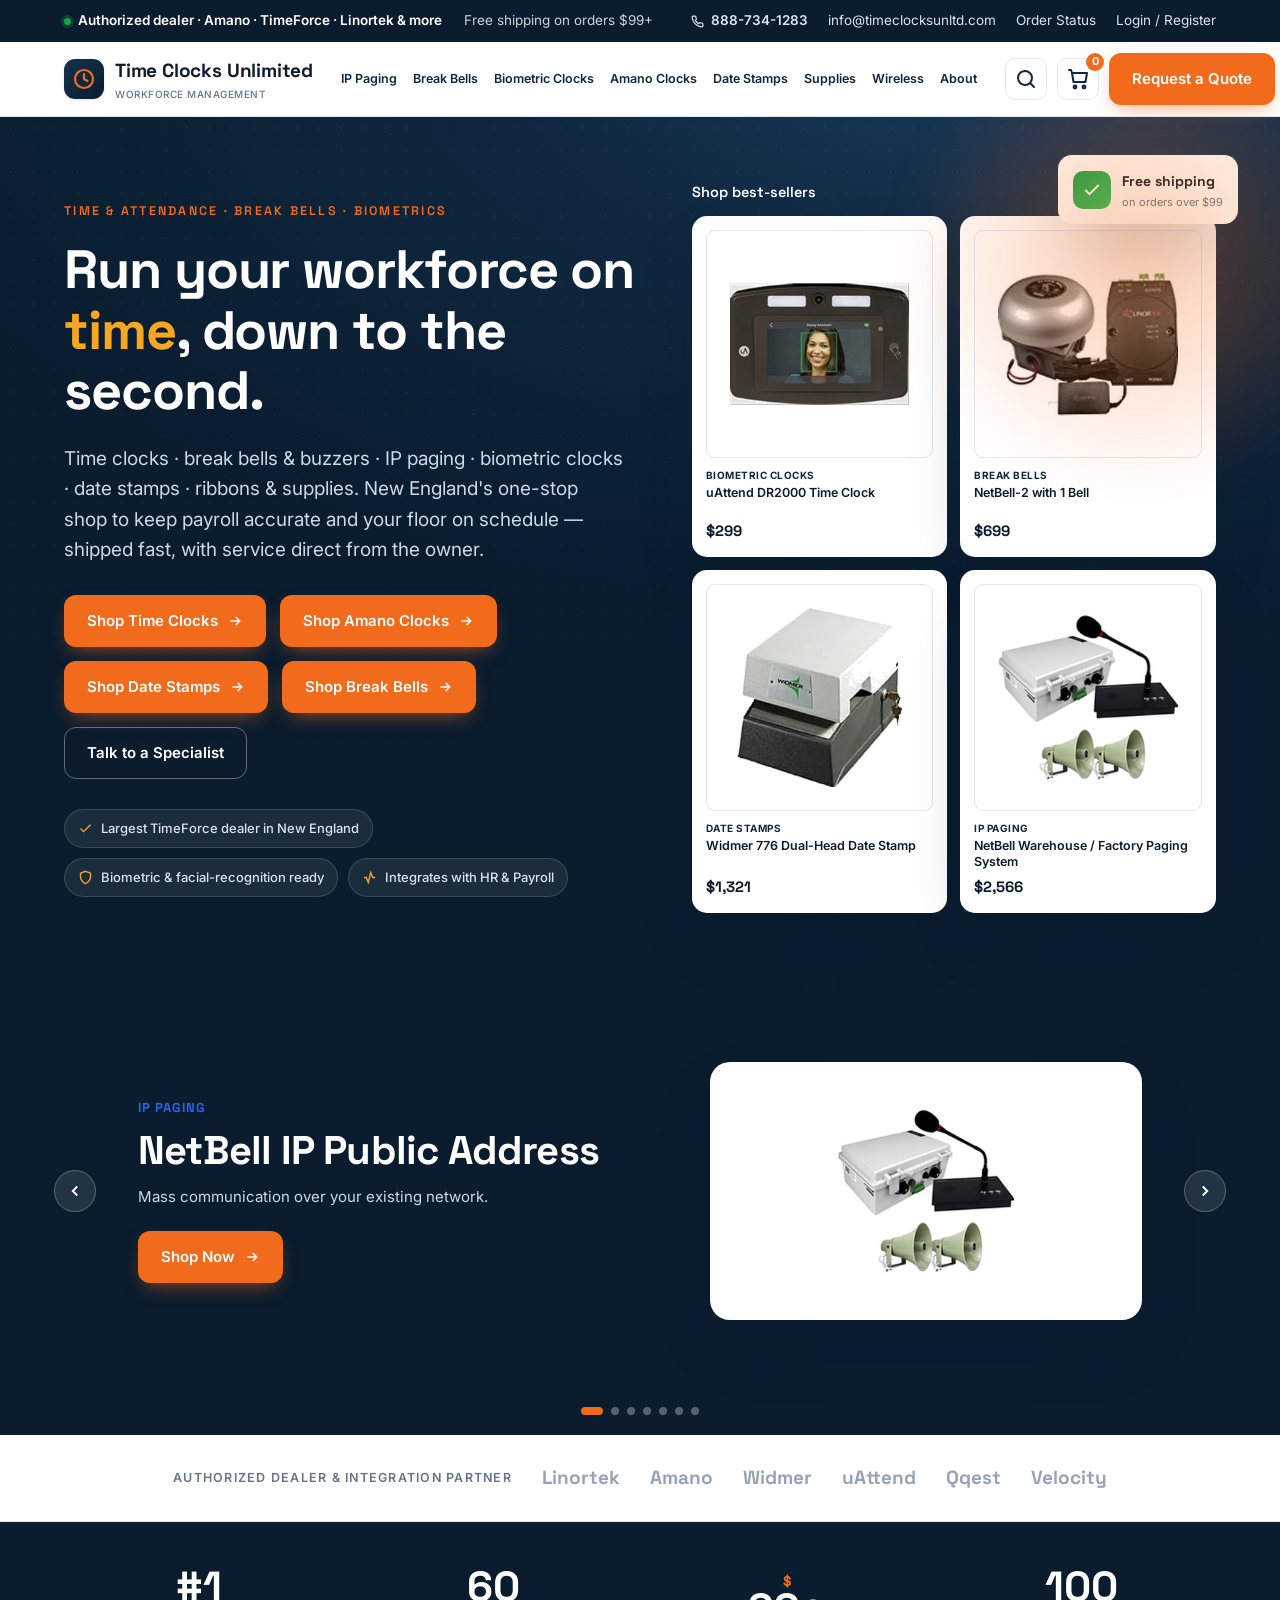
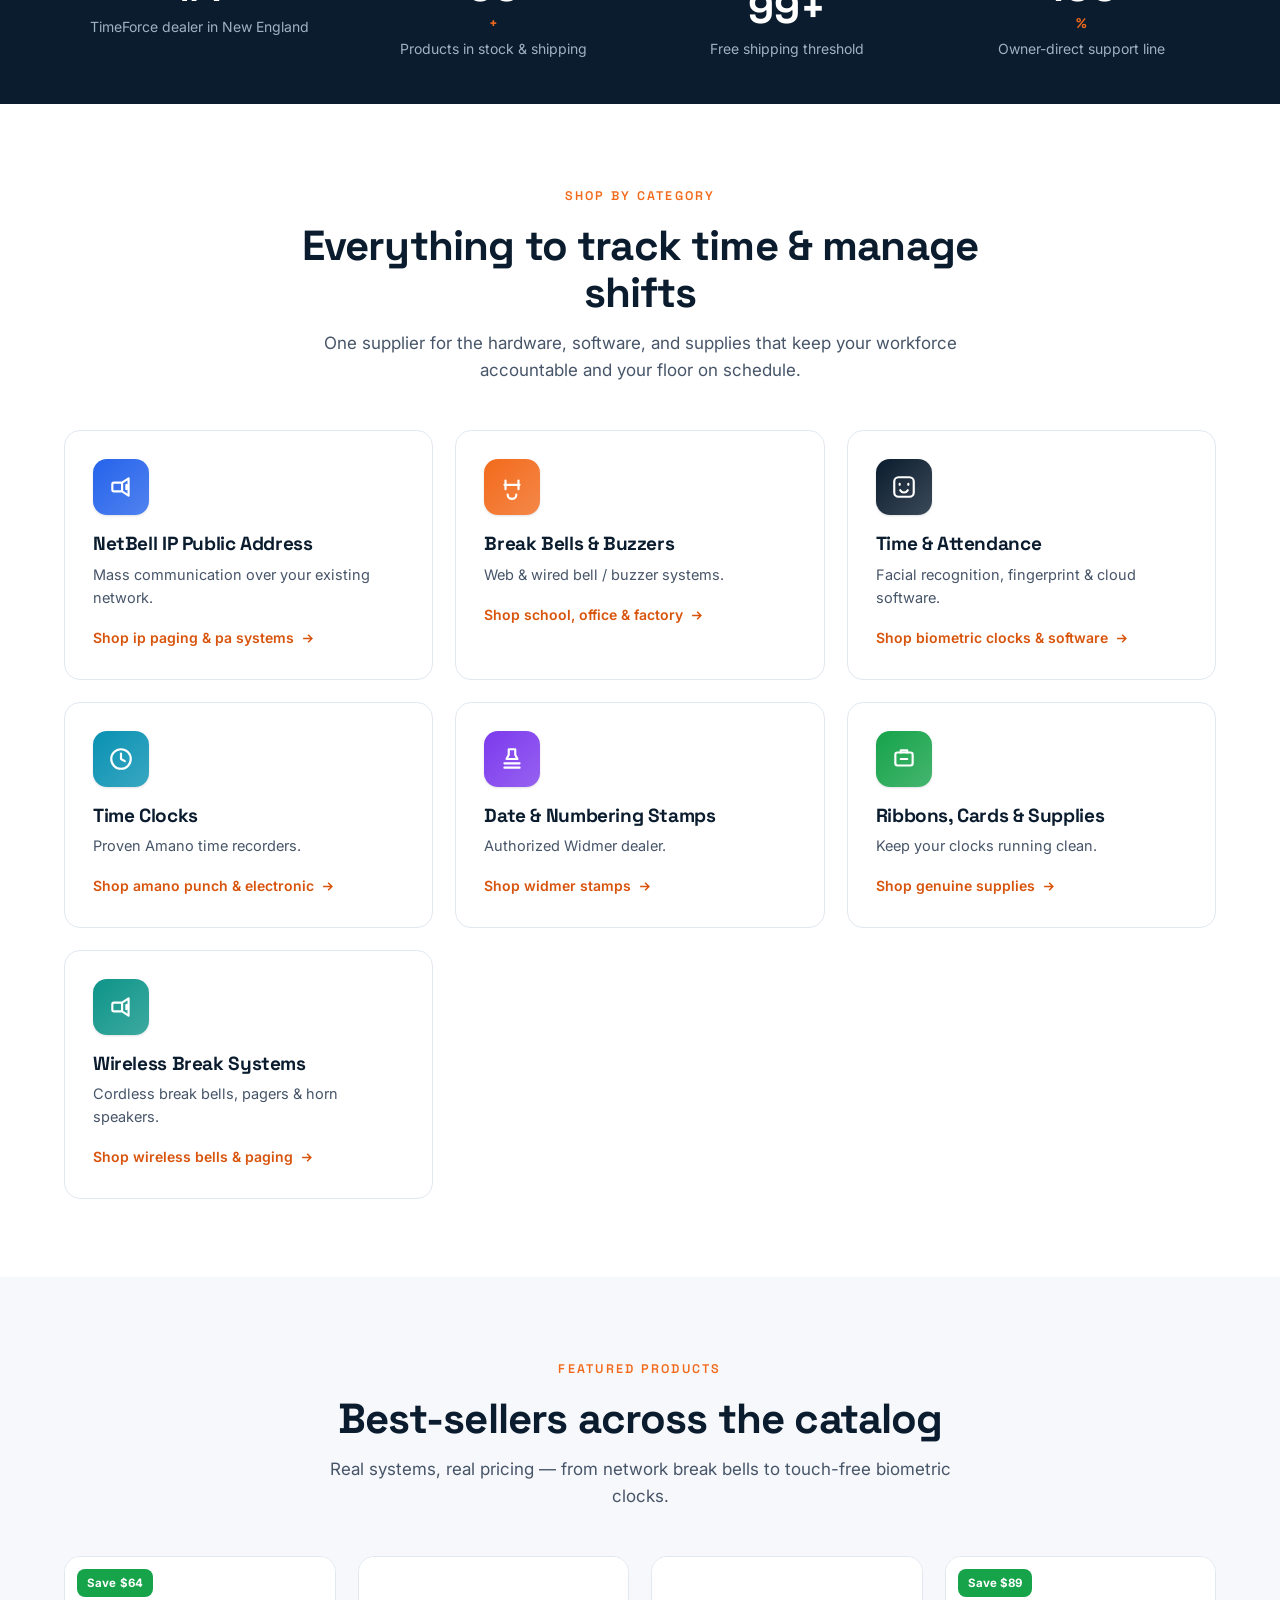
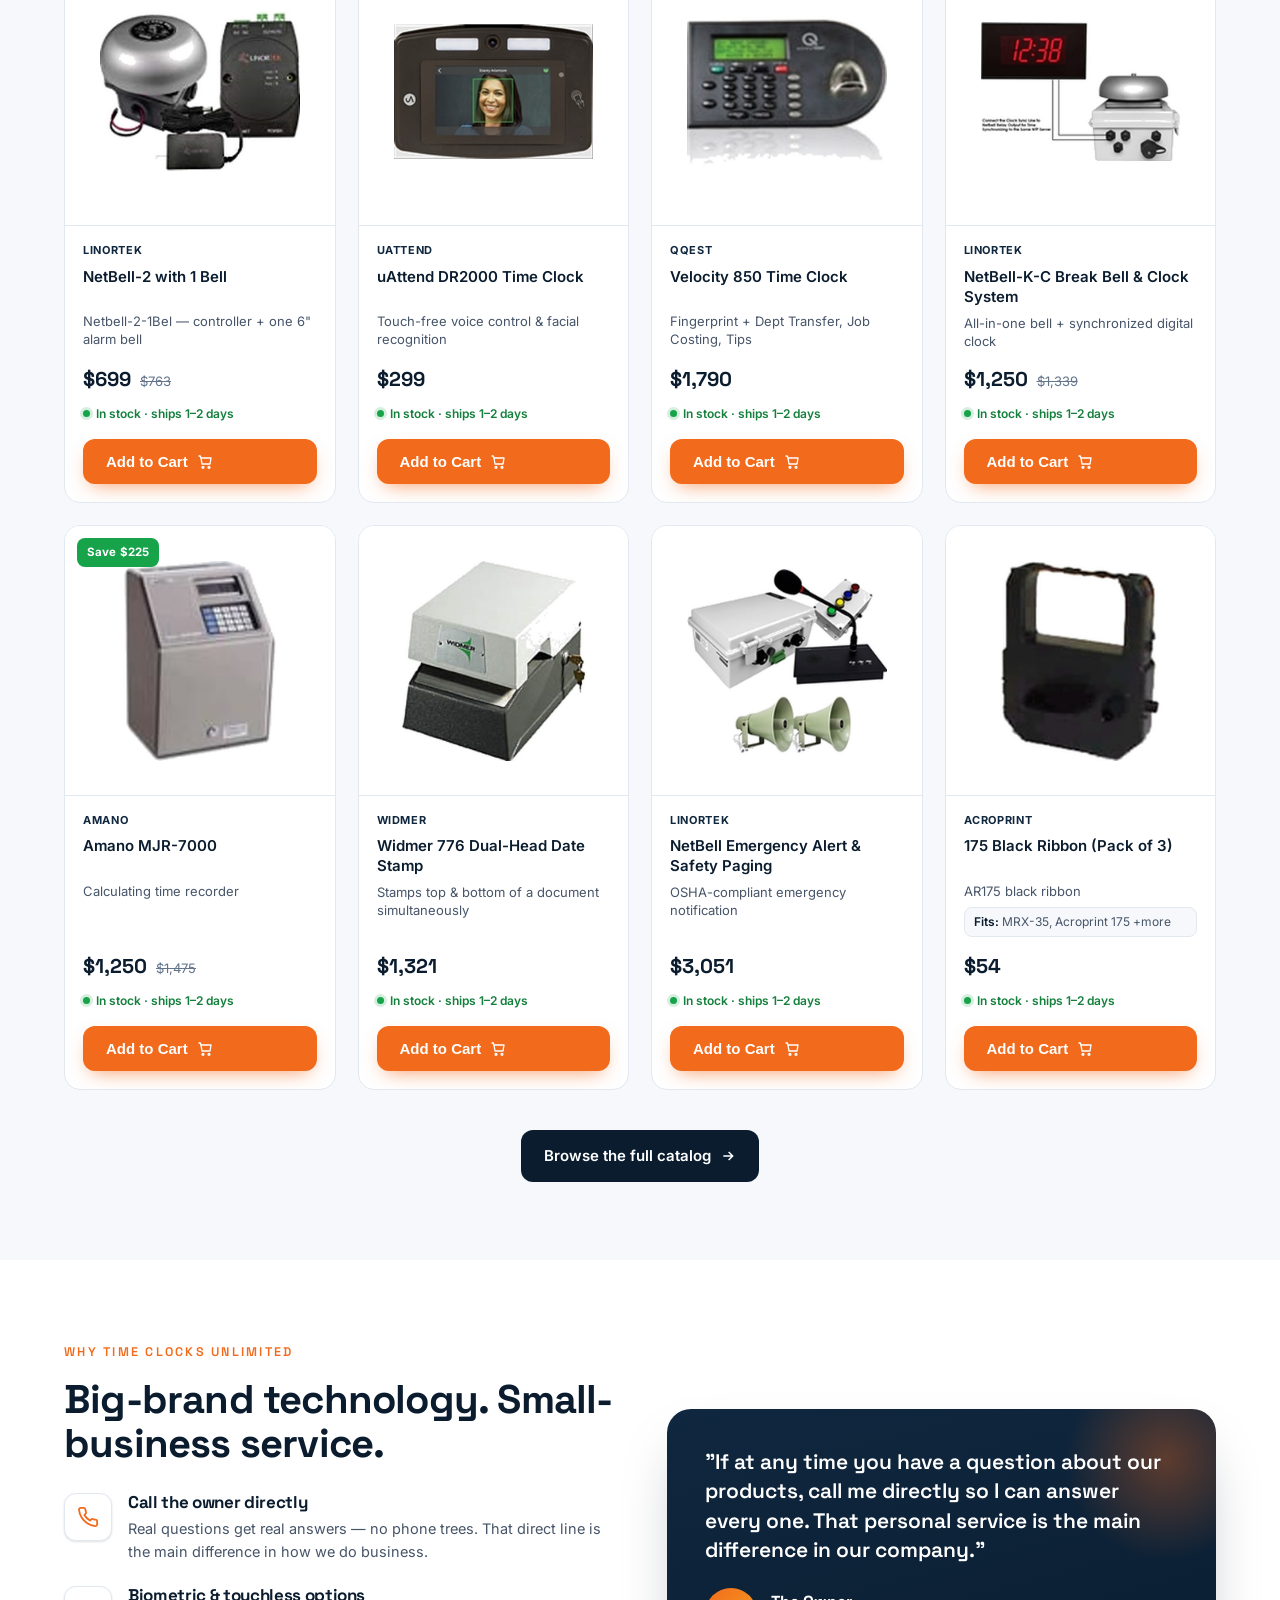
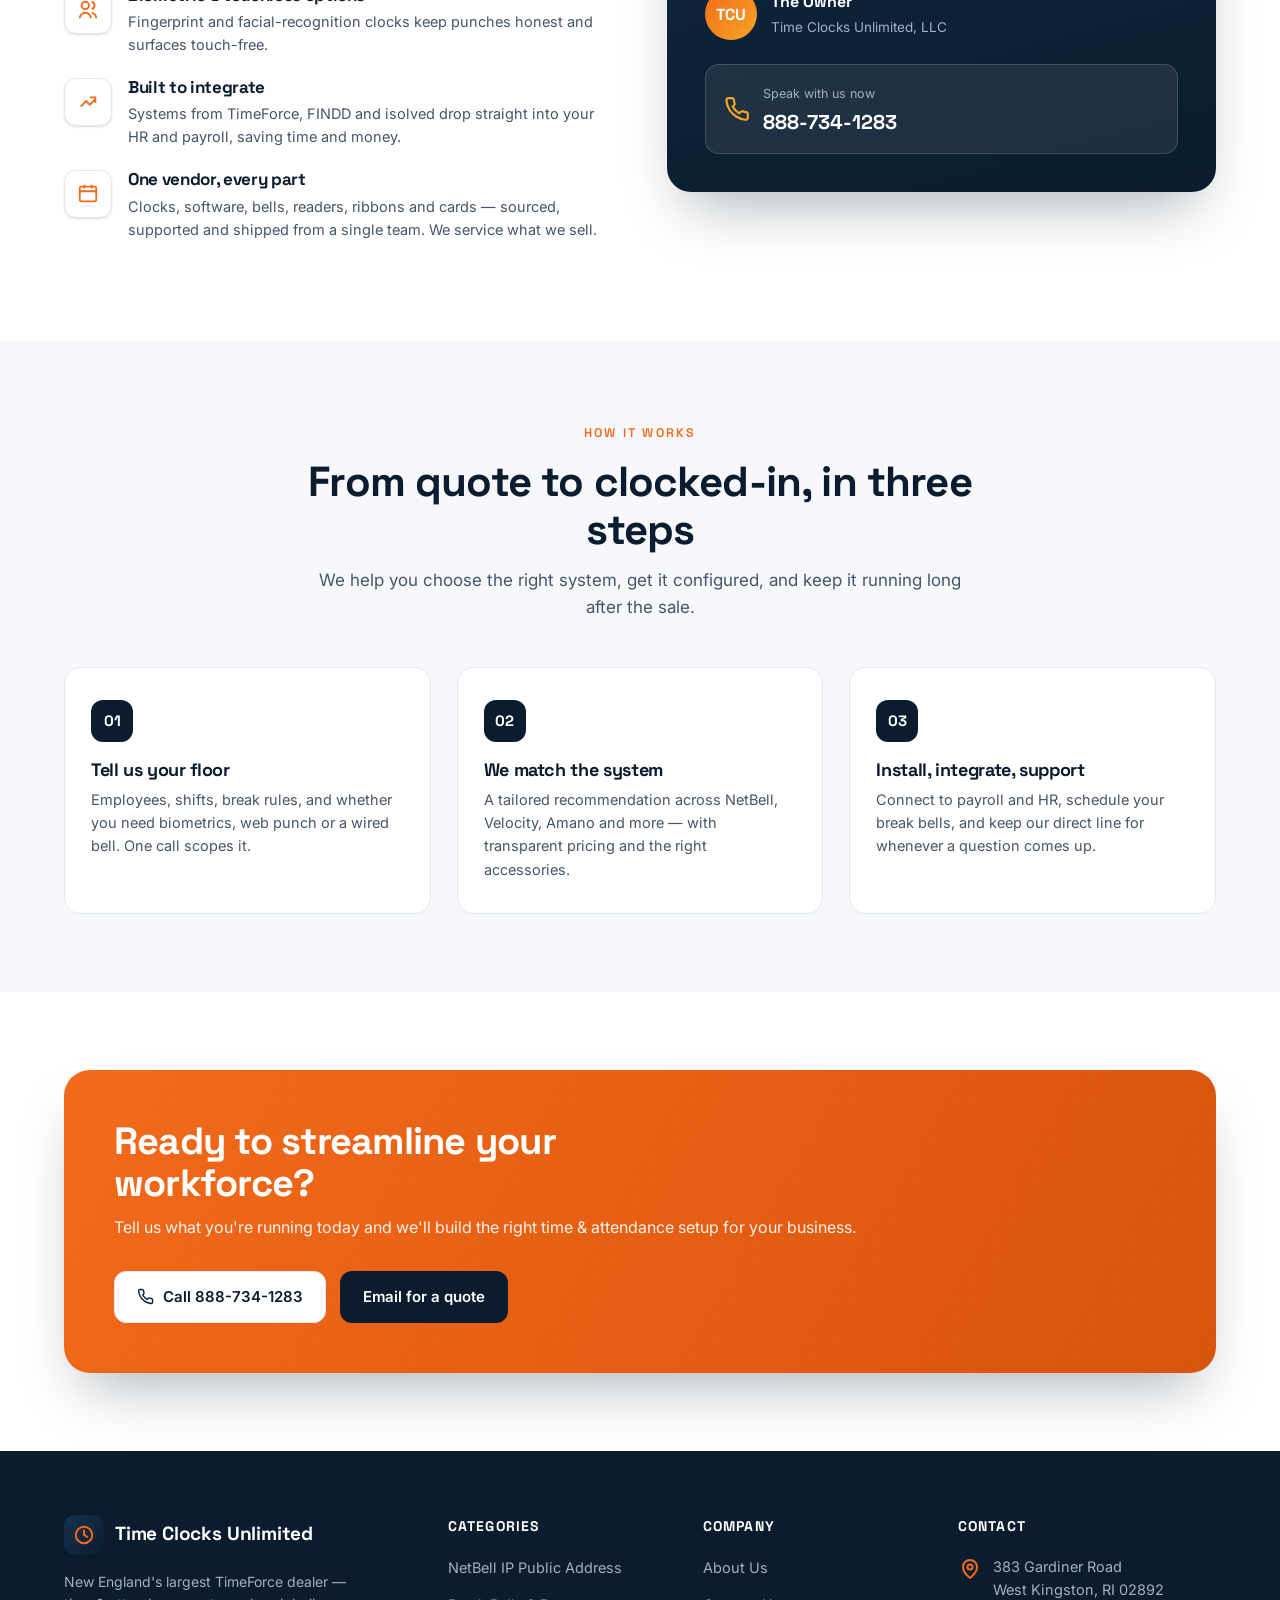
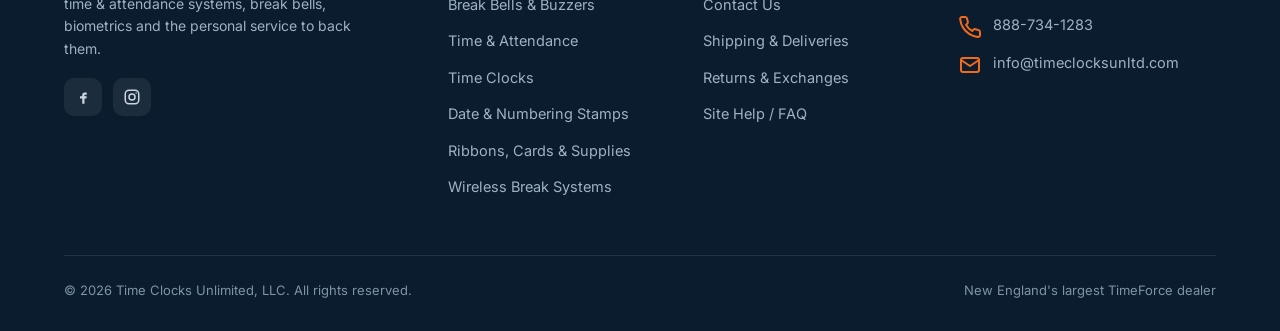
==== commit 0a3323fc: "Add rotating category slideshow banner below hero (test — one slide per category, referencing timecl" ====
--- a/index.html
+++ b/index.html
@@ -70,6 +70,26 @@
   .hsp .hsprice{font-family:'Space Grotesk';font-weight:700;font-size:15px;margin-top:auto}
   @media(max-width:980px){.hero .wrap{grid-template-columns:1fr;gap:56px;padding:48px 24px 64px}.hero-visual{max-width:460px;margin:0 auto;width:100%}.float-a{left:0}.float-b{right:0}}
   @media(max-width:560px){.hero .float-card{display:none}.hero .wrap{padding:38px 20px 52px}}
+  /* TEST: Category Slideshow — remove this rule block (through the @media below) + the HTML block + the JS block to fully revert */
+  .cat-slideshow{background:var(--ink);position:relative}
+  .cs-wrap{position:relative;min-height:400px;display:flex;align-items:center}
+  .cs-track{position:relative;width:100%}
+  .cs-slide{position:absolute;inset:0;opacity:0;pointer-events:none;transition:opacity .5s ease;display:grid;grid-template-columns:1.1fr .9fr;gap:44px;align-items:center;padding:58px 74px}
+  .cs-slide.active{opacity:1;pointer-events:auto;position:relative}
+  .cs-eyebrow{display:block;font-family:'Space Grotesk';font-weight:700;font-size:13px;text-transform:uppercase;letter-spacing:.08em;margin-bottom:10px}
+  .cs-slide h2{color:#fff;font-size:clamp(26px,3.2vw,40px);margin:0 0 12px}
+  .cs-slide p{color:#cdd9e6;font-size:15px;margin-bottom:22px;max-width:440px}
+  .cs-media{background:#fff;border-radius:20px;box-shadow:var(--shadow-lg);display:grid;place-items:center;padding:24px;min-height:220px}
+  .cs-media img{max-width:100%;max-height:210px;object-fit:contain}
+  .cs-icon{width:96px;height:96px;border-radius:50%;display:grid;place-items:center}
+  .cs-arrow{position:absolute;top:50%;transform:translateY(-50%);z-index:2;width:42px;height:42px;border-radius:50%;background:rgba(255,255,255,.1);border:1px solid rgba(255,255,255,.25);color:#fff;display:grid;place-items:center;cursor:pointer;transition:background .2s}
+  .cs-arrow:hover{background:rgba(255,255,255,.22)}
+  .cs-prev{left:14px}.cs-next{right:14px}
+  .cs-dots{display:flex;justify-content:center;gap:8px;padding:16px 0 20px;background:var(--ink)}
+  .cs-dot{width:8px;height:8px;border-radius:50%;background:rgba(255,255,255,.3);border:0;cursor:pointer;padding:0}
+  .cs-dot.active{background:var(--orange);width:22px;border-radius:5px}
+  @media(max-width:820px){.cs-slide{grid-template-columns:1fr;padding:40px 44px;text-align:left}.cs-media{margin-top:18px;max-width:260px;min-height:180px}.cs-wrap{min-height:520px}}
+  @media(max-width:480px){.cs-slide{padding:34px 46px 34px 58px}.cs-arrow{width:34px;height:34px}.cs-prev{left:6px}.cs-next{right:6px}}
   .brands{background:#fff;border-bottom:1px solid var(--line)}
   .brands .wrap{padding:28px 24px;display:flex;align-items:center;gap:14px 30px;flex-wrap:wrap;justify-content:center}
   .brands .lbl{font-size:12.5px;font-weight:600;letter-spacing:.1em;text-transform:uppercase;color:var(--slate-light)}
@@ -133,6 +153,17 @@
   </div>
 </section>
 
+<!-- TEST: Category Slideshow (rotating banner, one slide per category — reference: timeclocksunltd.com homepage rotator). Remove this whole block + its CSS (above) + its JS (below, near </body>) to fully revert. -->
+<section class="cat-slideshow" id="catSlideshow">
+  <div class="wrap cs-wrap">
+    <button class="cs-arrow cs-prev" type="button" aria-label="Previous category"><svg width="18" height="18" viewBox="0 0 24 24" fill="none" stroke="currentColor" stroke-width="2.4"><path d="M15 6l-6 6 6 6"/></svg></button>
+    <div class="cs-track" id="csTrack"></div>
+    <button class="cs-arrow cs-next" type="button" aria-label="Next category"><svg width="18" height="18" viewBox="0 0 24 24" fill="none" stroke="currentColor" stroke-width="2.4"><path d="M9 6l6 6-6 6"/></svg></button>
+  </div>
+  <div class="cs-dots" id="csDots"></div>
+</section>
+<!-- END TEST: Category Slideshow -->
+
 <!-- Brand strip -->
 <div class="brands"><div class="wrap">
   <span class="lbl">Authorized dealer &amp; integration partner</span>
@@ -230,5 +261,66 @@
   const io=new IntersectionObserver(es=>es.forEach(e=>{if(e.isIntersecting){e.target.classList.add('in');io.unobserve(e.target);}}),{threshold:.12});
   document.querySelectorAll('.reveal').forEach(el=>io.observe(el));
 </script>
+
+<!-- TEST: Category Slideshow script — remove this block + the HTML block above + the CSS in <head> to fully revert -->
+<script>
+(function(){
+  const SLIDE_DATA=[
+    {catId:'netbell-pa', sku:'01-910-00057'},
+    {catId:'break-bells', sku:'01-910-00025'},
+    {catId:'software', sku:'DR2000'},
+    {catId:'time-clocks', sku:'CP-5000'},
+    {catId:'date-stamps', sku:'776'},
+    {catId:'ribbons', sku:'PIX10'},
+    {catId:'wireless', sku:null}
+  ];
+  const track=document.getElementById('csTrack'), dotsEl=document.getElementById('csDots');
+  if(!track) return;
+
+  const slides=SLIDE_DATA.map(s=>{
+    const c=getCat(s.catId); if(!c) return null;
+    const p=s.sku ? getProduct(s.sku) : null;
+    const eyebrowColor = (c.color==='#0a1c2e') ? 'var(--amber)' : c.color;
+    const media = p
+      ? `<div class="cs-media"><img src="${p.img}" alt="${p.name}" onerror="this.onerror=null;this.src='assets/placeholder.svg'"/></div>`
+      : `<div class="cs-media"><span class="cs-icon" style="background:${c.color}">${icon(c.icon,'#fff').replace('width="24" height="24"','width="42" height="42"')}</span></div>`;
+    return `<div class="cs-slide">
+      <div class="cs-text">
+        <span class="cs-eyebrow" style="color:${eyebrowColor}">${c.nav||c.name}</span>
+        <h2>${c.name}</h2>
+        <p>${c.tagline}.</p>
+        <a class="btn btn-primary" href="category.html?cat=${c.id}">Shop Now <svg width="16" height="16" viewBox="0 0 24 24" fill="none" stroke="currentColor" stroke-width="2.2"><path d="M5 12h14M13 6l6 6-6 6"/></svg></a>
+      </div>
+      ${media}
+    </div>`;
+  }).filter(Boolean);
+
+  track.innerHTML = slides.join('');
+  dotsEl.innerHTML = slides.map((_,i)=>`<button class="cs-dot" type="button" data-i="${i}" aria-label="Go to slide ${i+1}"></button>`).join('');
+
+  const slideEls=Array.from(track.children), dotEls=Array.from(dotsEl.children);
+  let idx=0, timer;
+
+  function show(i){
+    idx=(i+slideEls.length)%slideEls.length;
+    slideEls.forEach((el,n)=>el.classList.toggle('active', n===idx));
+    dotEls.forEach((el,n)=>el.classList.toggle('active', n===idx));
+  }
+  function next(){ show(idx+1); }
+  function prev(){ show(idx-1); }
+  function restart(){ clearInterval(timer); timer=setInterval(next,5000); }
+
+  document.querySelector('.cs-prev').addEventListener('click',()=>{prev();restart();});
+  document.querySelector('.cs-next').addEventListener('click',()=>{next();restart();});
+  dotEls.forEach((el,n)=>el.addEventListener('click',()=>{show(n);restart();}));
+  const section=document.getElementById('catSlideshow');
+  section.addEventListener('mouseenter',()=>clearInterval(timer));
+  section.addEventListener('mouseleave',restart);
+
+  show(0);
+  restart();
+})();
+</script>
+<!-- END TEST: Category Slideshow script -->
 </body>
 </html>
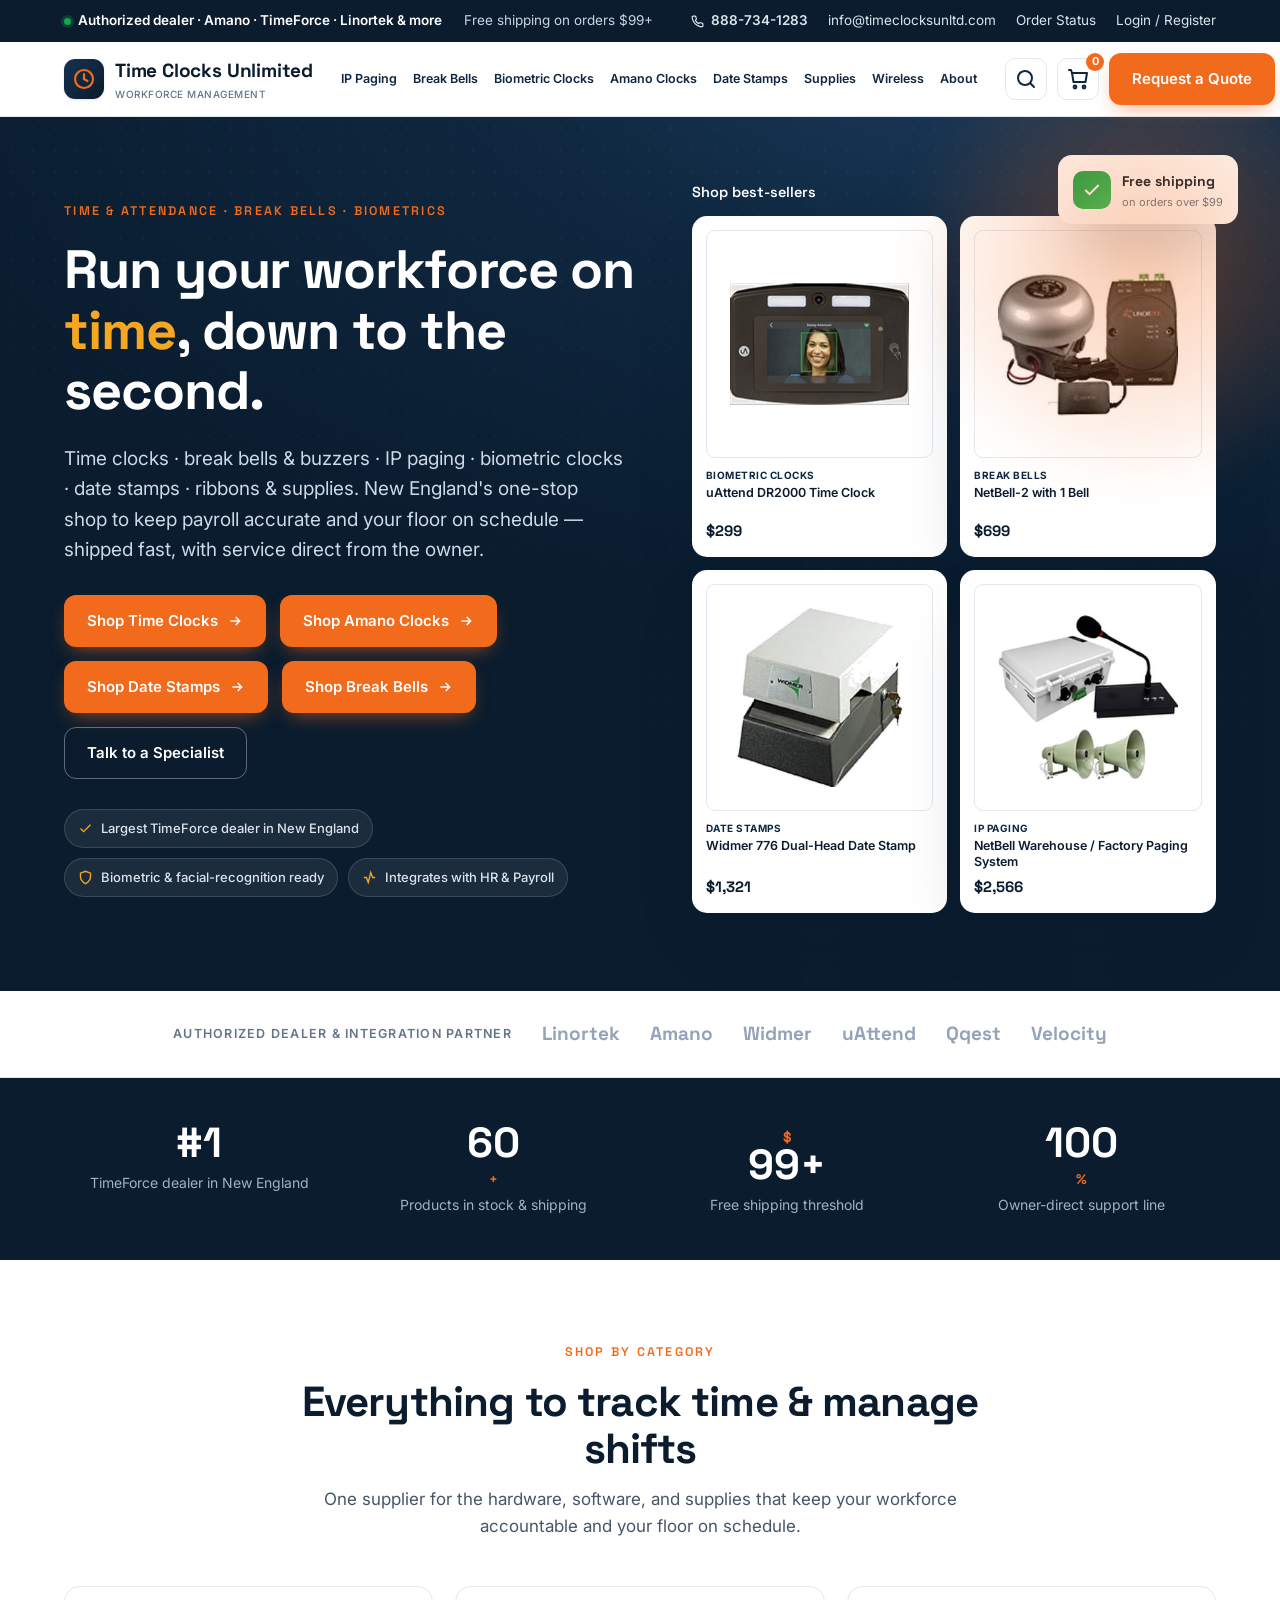
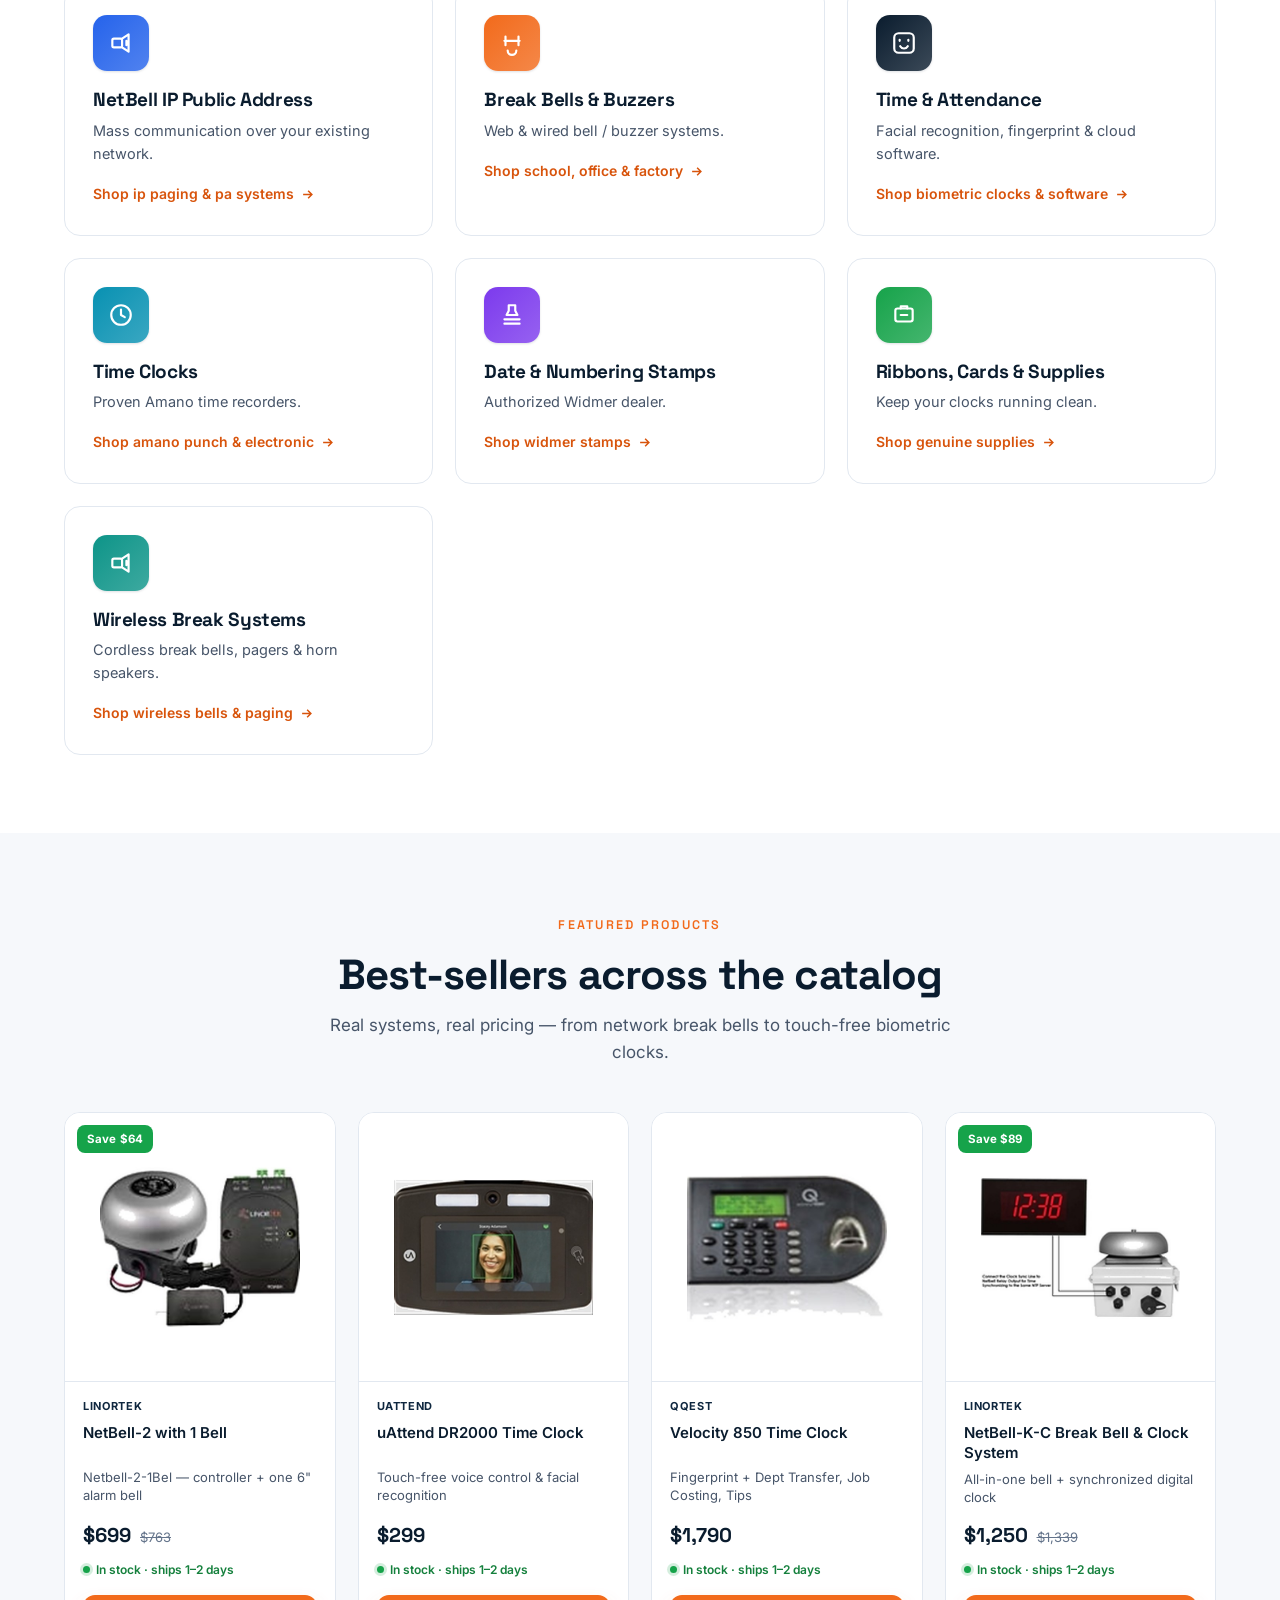
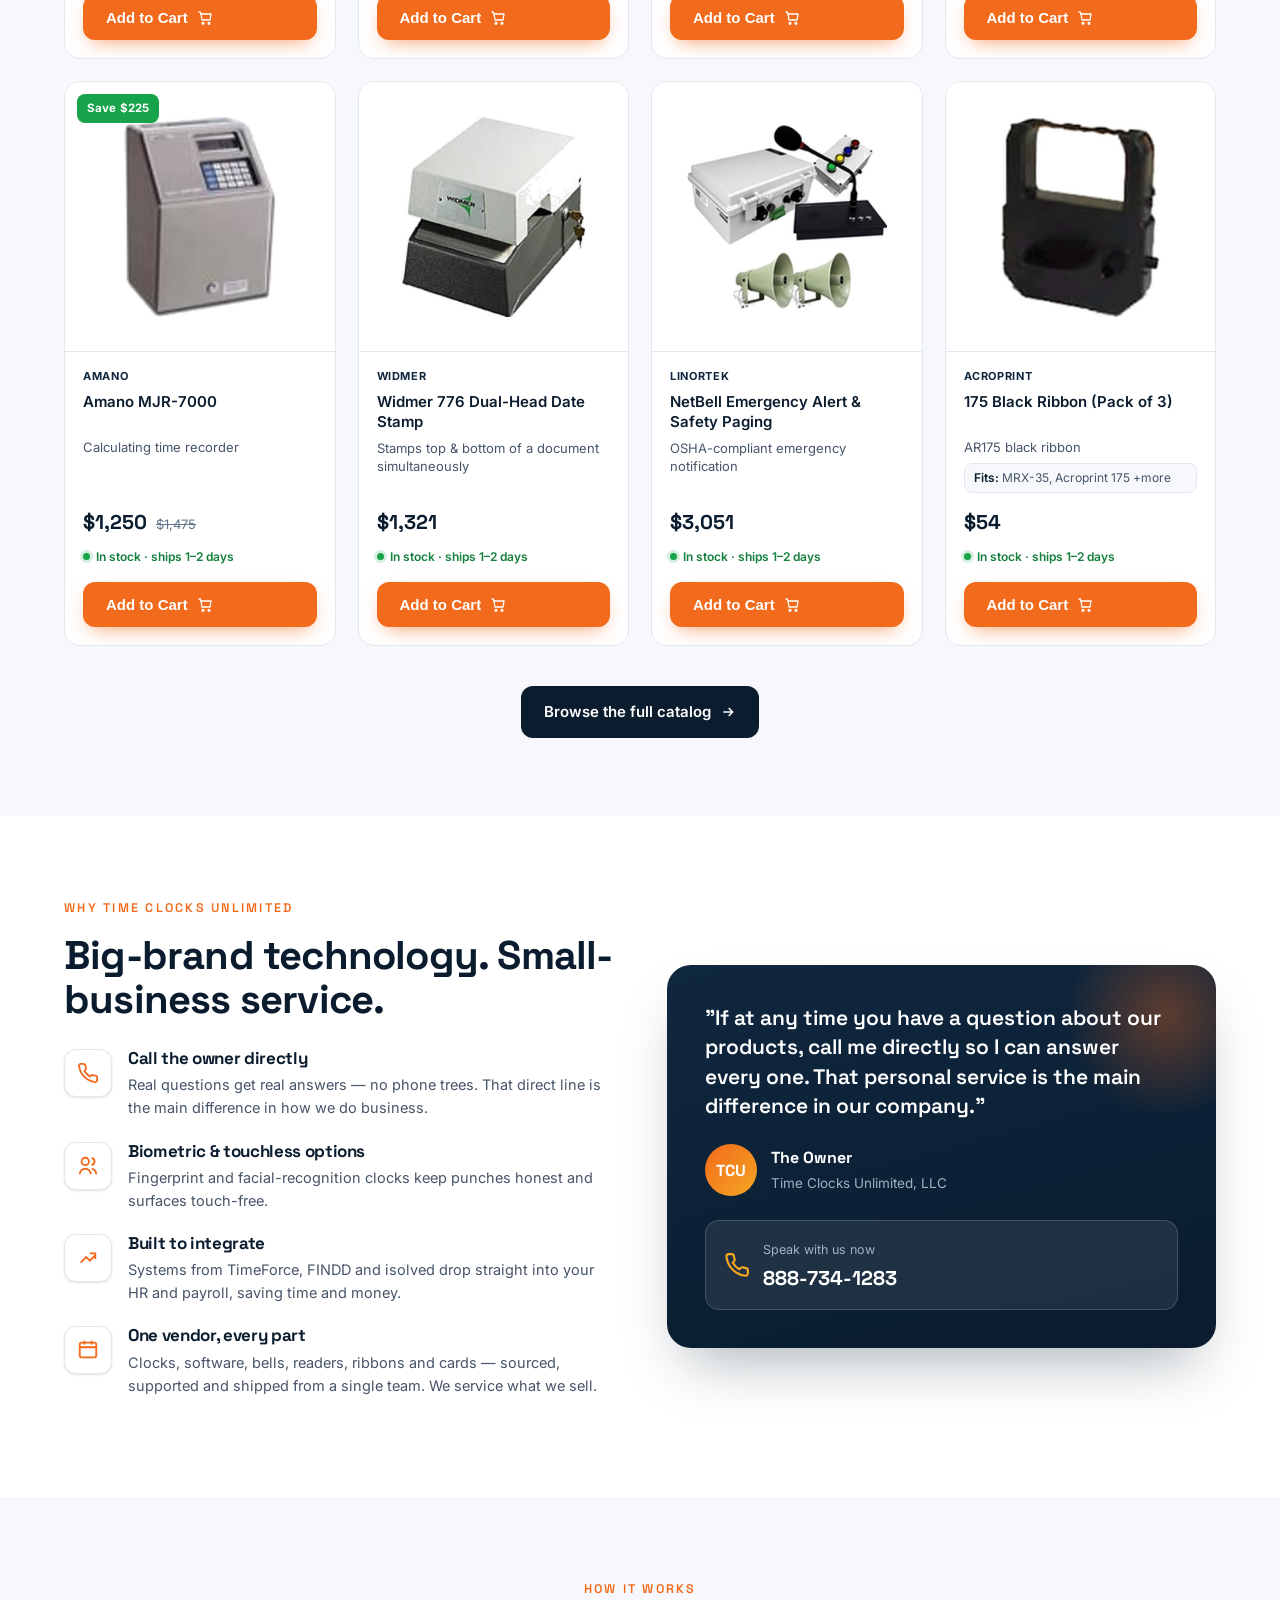
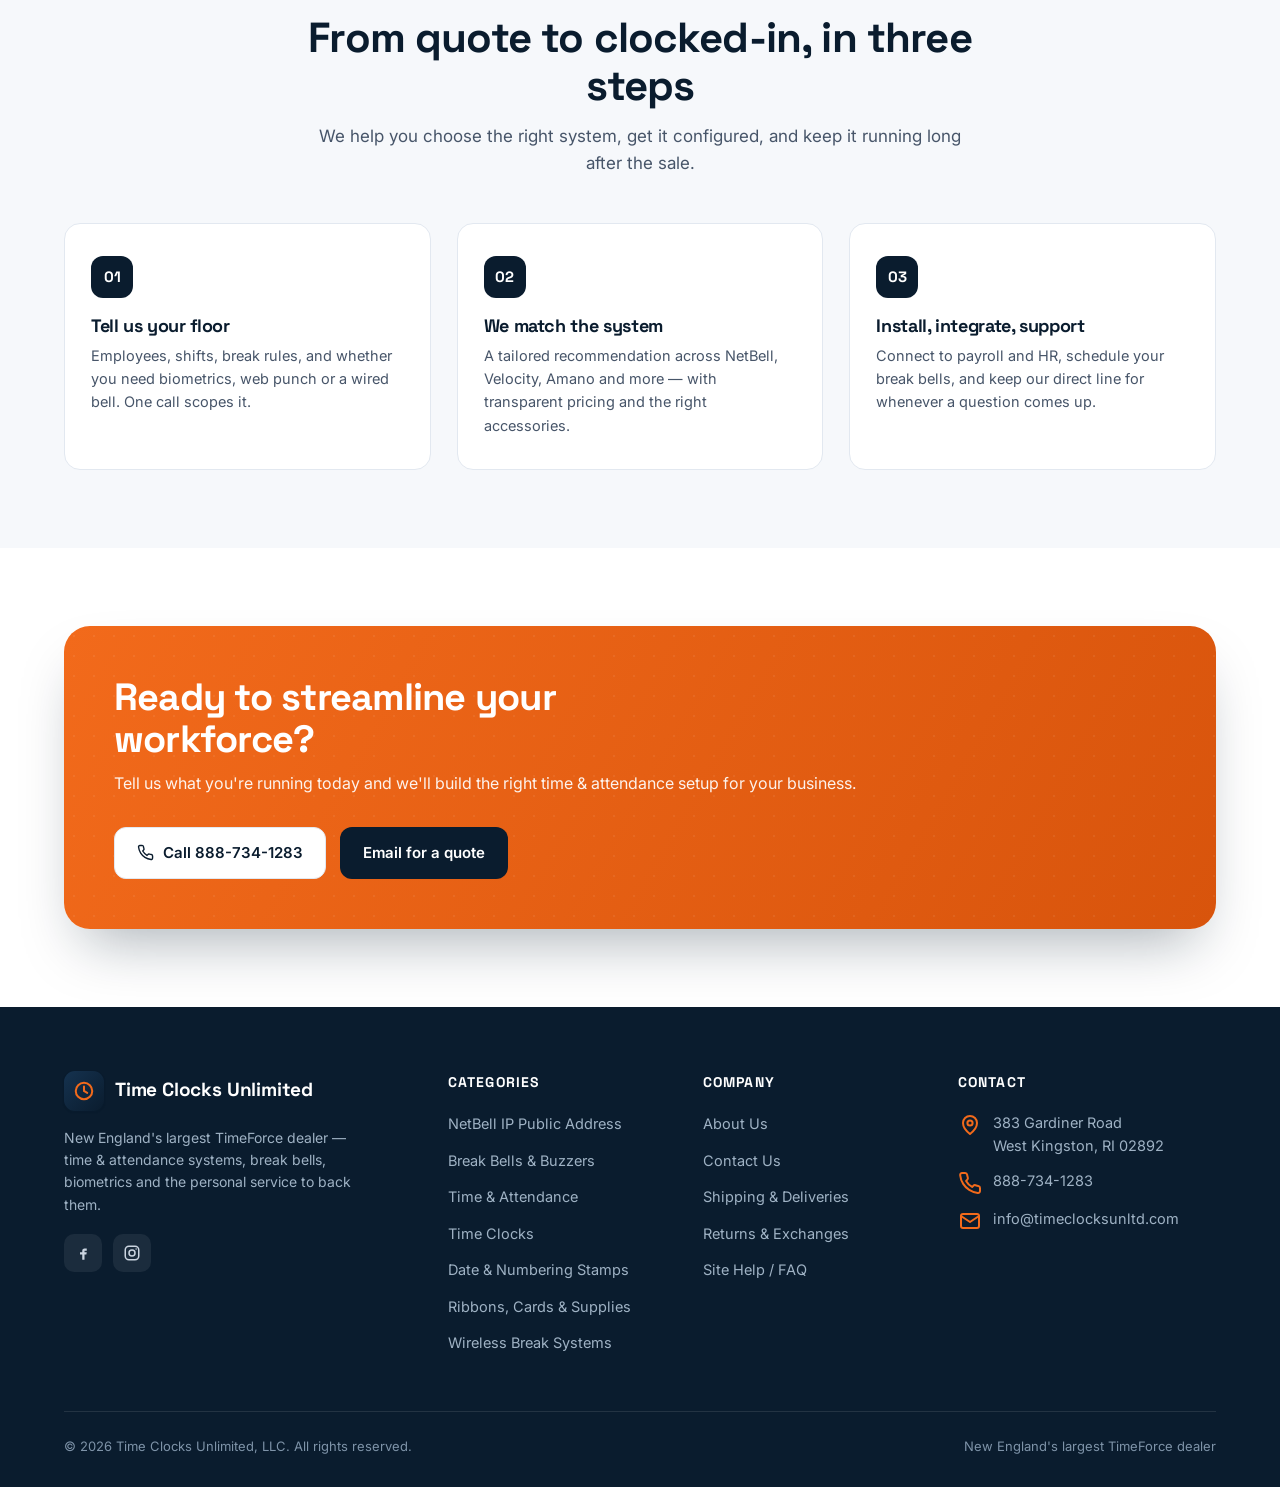
==== commit 162c8a32: "Revert "Add rotating category slideshow banner below hero (test — one slide per category, referencin" ====
--- a/index.html
+++ b/index.html
@@ -70,26 +70,6 @@
   .hsp .hsprice{font-family:'Space Grotesk';font-weight:700;font-size:15px;margin-top:auto}
   @media(max-width:980px){.hero .wrap{grid-template-columns:1fr;gap:56px;padding:48px 24px 64px}.hero-visual{max-width:460px;margin:0 auto;width:100%}.float-a{left:0}.float-b{right:0}}
   @media(max-width:560px){.hero .float-card{display:none}.hero .wrap{padding:38px 20px 52px}}
-  /* TEST: Category Slideshow — remove this rule block (through the @media below) + the HTML block + the JS block to fully revert */
-  .cat-slideshow{background:var(--ink);position:relative}
-  .cs-wrap{position:relative;min-height:400px;display:flex;align-items:center}
-  .cs-track{position:relative;width:100%}
-  .cs-slide{position:absolute;inset:0;opacity:0;pointer-events:none;transition:opacity .5s ease;display:grid;grid-template-columns:1.1fr .9fr;gap:44px;align-items:center;padding:58px 74px}
-  .cs-slide.active{opacity:1;pointer-events:auto;position:relative}
-  .cs-eyebrow{display:block;font-family:'Space Grotesk';font-weight:700;font-size:13px;text-transform:uppercase;letter-spacing:.08em;margin-bottom:10px}
-  .cs-slide h2{color:#fff;font-size:clamp(26px,3.2vw,40px);margin:0 0 12px}
-  .cs-slide p{color:#cdd9e6;font-size:15px;margin-bottom:22px;max-width:440px}
-  .cs-media{background:#fff;border-radius:20px;box-shadow:var(--shadow-lg);display:grid;place-items:center;padding:24px;min-height:220px}
-  .cs-media img{max-width:100%;max-height:210px;object-fit:contain}
-  .cs-icon{width:96px;height:96px;border-radius:50%;display:grid;place-items:center}
-  .cs-arrow{position:absolute;top:50%;transform:translateY(-50%);z-index:2;width:42px;height:42px;border-radius:50%;background:rgba(255,255,255,.1);border:1px solid rgba(255,255,255,.25);color:#fff;display:grid;place-items:center;cursor:pointer;transition:background .2s}
-  .cs-arrow:hover{background:rgba(255,255,255,.22)}
-  .cs-prev{left:14px}.cs-next{right:14px}
-  .cs-dots{display:flex;justify-content:center;gap:8px;padding:16px 0 20px;background:var(--ink)}
-  .cs-dot{width:8px;height:8px;border-radius:50%;background:rgba(255,255,255,.3);border:0;cursor:pointer;padding:0}
-  .cs-dot.active{background:var(--orange);width:22px;border-radius:5px}
-  @media(max-width:820px){.cs-slide{grid-template-columns:1fr;padding:40px 44px;text-align:left}.cs-media{margin-top:18px;max-width:260px;min-height:180px}.cs-wrap{min-height:520px}}
-  @media(max-width:480px){.cs-slide{padding:34px 46px 34px 58px}.cs-arrow{width:34px;height:34px}.cs-prev{left:6px}.cs-next{right:6px}}
   .brands{background:#fff;border-bottom:1px solid var(--line)}
   .brands .wrap{padding:28px 24px;display:flex;align-items:center;gap:14px 30px;flex-wrap:wrap;justify-content:center}
   .brands .lbl{font-size:12.5px;font-weight:600;letter-spacing:.1em;text-transform:uppercase;color:var(--slate-light)}
@@ -153,17 +133,6 @@
   </div>
 </section>
 
-<!-- TEST: Category Slideshow (rotating banner, one slide per category — reference: timeclocksunltd.com homepage rotator). Remove this whole block + its CSS (above) + its JS (below, near </body>) to fully revert. -->
-<section class="cat-slideshow" id="catSlideshow">
-  <div class="wrap cs-wrap">
-    <button class="cs-arrow cs-prev" type="button" aria-label="Previous category"><svg width="18" height="18" viewBox="0 0 24 24" fill="none" stroke="currentColor" stroke-width="2.4"><path d="M15 6l-6 6 6 6"/></svg></button>
-    <div class="cs-track" id="csTrack"></div>
-    <button class="cs-arrow cs-next" type="button" aria-label="Next category"><svg width="18" height="18" viewBox="0 0 24 24" fill="none" stroke="currentColor" stroke-width="2.4"><path d="M9 6l6 6-6 6"/></svg></button>
-  </div>
-  <div class="cs-dots" id="csDots"></div>
-</section>
-<!-- END TEST: Category Slideshow -->
-
 <!-- Brand strip -->
 <div class="brands"><div class="wrap">
   <span class="lbl">Authorized dealer &amp; integration partner</span>
@@ -261,66 +230,5 @@
   const io=new IntersectionObserver(es=>es.forEach(e=>{if(e.isIntersecting){e.target.classList.add('in');io.unobserve(e.target);}}),{threshold:.12});
   document.querySelectorAll('.reveal').forEach(el=>io.observe(el));
 </script>
-
-<!-- TEST: Category Slideshow script — remove this block + the HTML block above + the CSS in <head> to fully revert -->
-<script>
-(function(){
-  const SLIDE_DATA=[
-    {catId:'netbell-pa', sku:'01-910-00057'},
-    {catId:'break-bells', sku:'01-910-00025'},
-    {catId:'software', sku:'DR2000'},
-    {catId:'time-clocks', sku:'CP-5000'},
-    {catId:'date-stamps', sku:'776'},
-    {catId:'ribbons', sku:'PIX10'},
-    {catId:'wireless', sku:null}
-  ];
-  const track=document.getElementById('csTrack'), dotsEl=document.getElementById('csDots');
-  if(!track) return;
-
-  const slides=SLIDE_DATA.map(s=>{
-    const c=getCat(s.catId); if(!c) return null;
-    const p=s.sku ? getProduct(s.sku) : null;
-    const eyebrowColor = (c.color==='#0a1c2e') ? 'var(--amber)' : c.color;
-    const media = p
-      ? `<div class="cs-media"><img src="${p.img}" alt="${p.name}" onerror="this.onerror=null;this.src='assets/placeholder.svg'"/></div>`
-      : `<div class="cs-media"><span class="cs-icon" style="background:${c.color}">${icon(c.icon,'#fff').replace('width="24" height="24"','width="42" height="42"')}</span></div>`;
-    return `<div class="cs-slide">
-      <div class="cs-text">
-        <span class="cs-eyebrow" style="color:${eyebrowColor}">${c.nav||c.name}</span>
-        <h2>${c.name}</h2>
-        <p>${c.tagline}.</p>
-        <a class="btn btn-primary" href="category.html?cat=${c.id}">Shop Now <svg width="16" height="16" viewBox="0 0 24 24" fill="none" stroke="currentColor" stroke-width="2.2"><path d="M5 12h14M13 6l6 6-6 6"/></svg></a>
-      </div>
-      ${media}
-    </div>`;
-  }).filter(Boolean);
-
-  track.innerHTML = slides.join('');
-  dotsEl.innerHTML = slides.map((_,i)=>`<button class="cs-dot" type="button" data-i="${i}" aria-label="Go to slide ${i+1}"></button>`).join('');
-
-  const slideEls=Array.from(track.children), dotEls=Array.from(dotsEl.children);
-  let idx=0, timer;
-
-  function show(i){
-    idx=(i+slideEls.length)%slideEls.length;
-    slideEls.forEach((el,n)=>el.classList.toggle('active', n===idx));
-    dotEls.forEach((el,n)=>el.classList.toggle('active', n===idx));
-  }
-  function next(){ show(idx+1); }
-  function prev(){ show(idx-1); }
-  function restart(){ clearInterval(timer); timer=setInterval(next,5000); }
-
-  document.querySelector('.cs-prev').addEventListener('click',()=>{prev();restart();});
-  document.querySelector('.cs-next').addEventListener('click',()=>{next();restart();});
-  dotEls.forEach((el,n)=>el.addEventListener('click',()=>{show(n);restart();}));
-  const section=document.getElementById('catSlideshow');
-  section.addEventListener('mouseenter',()=>clearInterval(timer));
-  section.addEventListener('mouseleave',restart);
-
-  show(0);
-  restart();
-})();
-</script>
-<!-- END TEST: Category Slideshow script -->
 </body>
 </html>
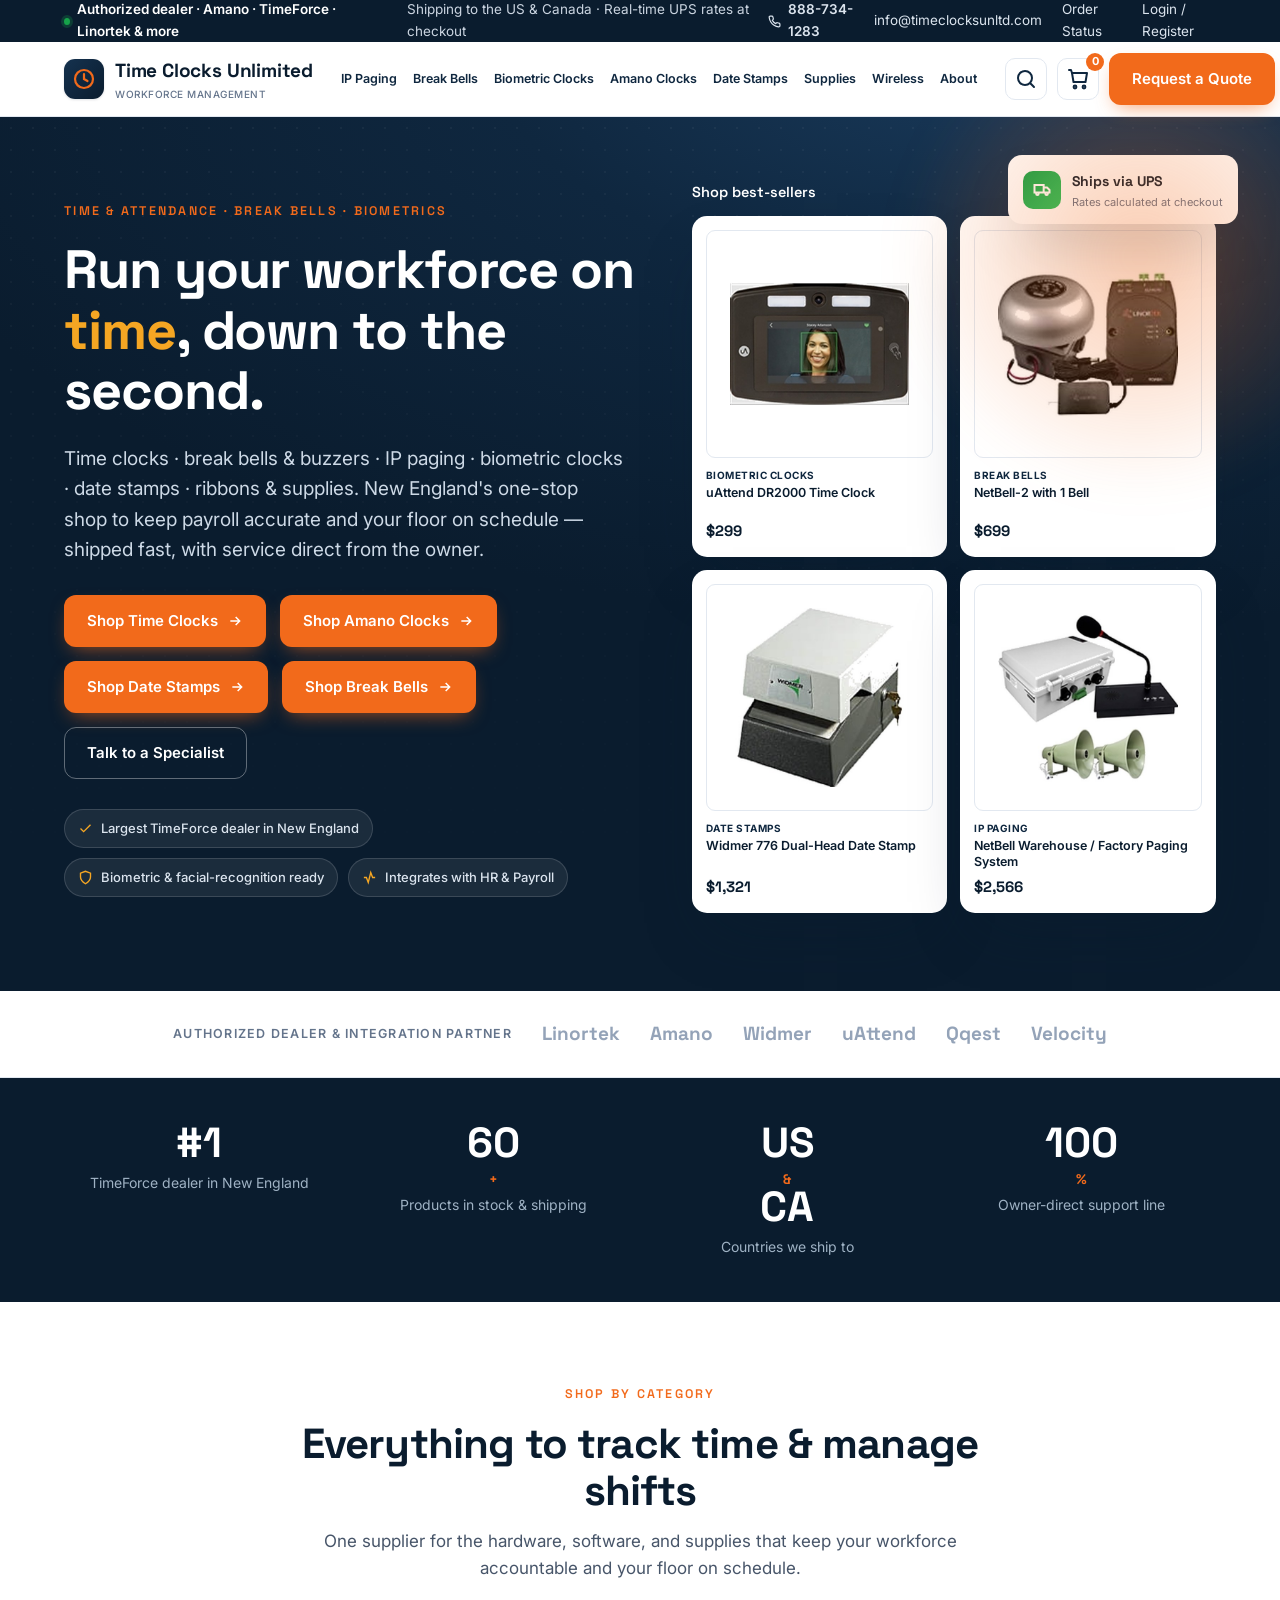
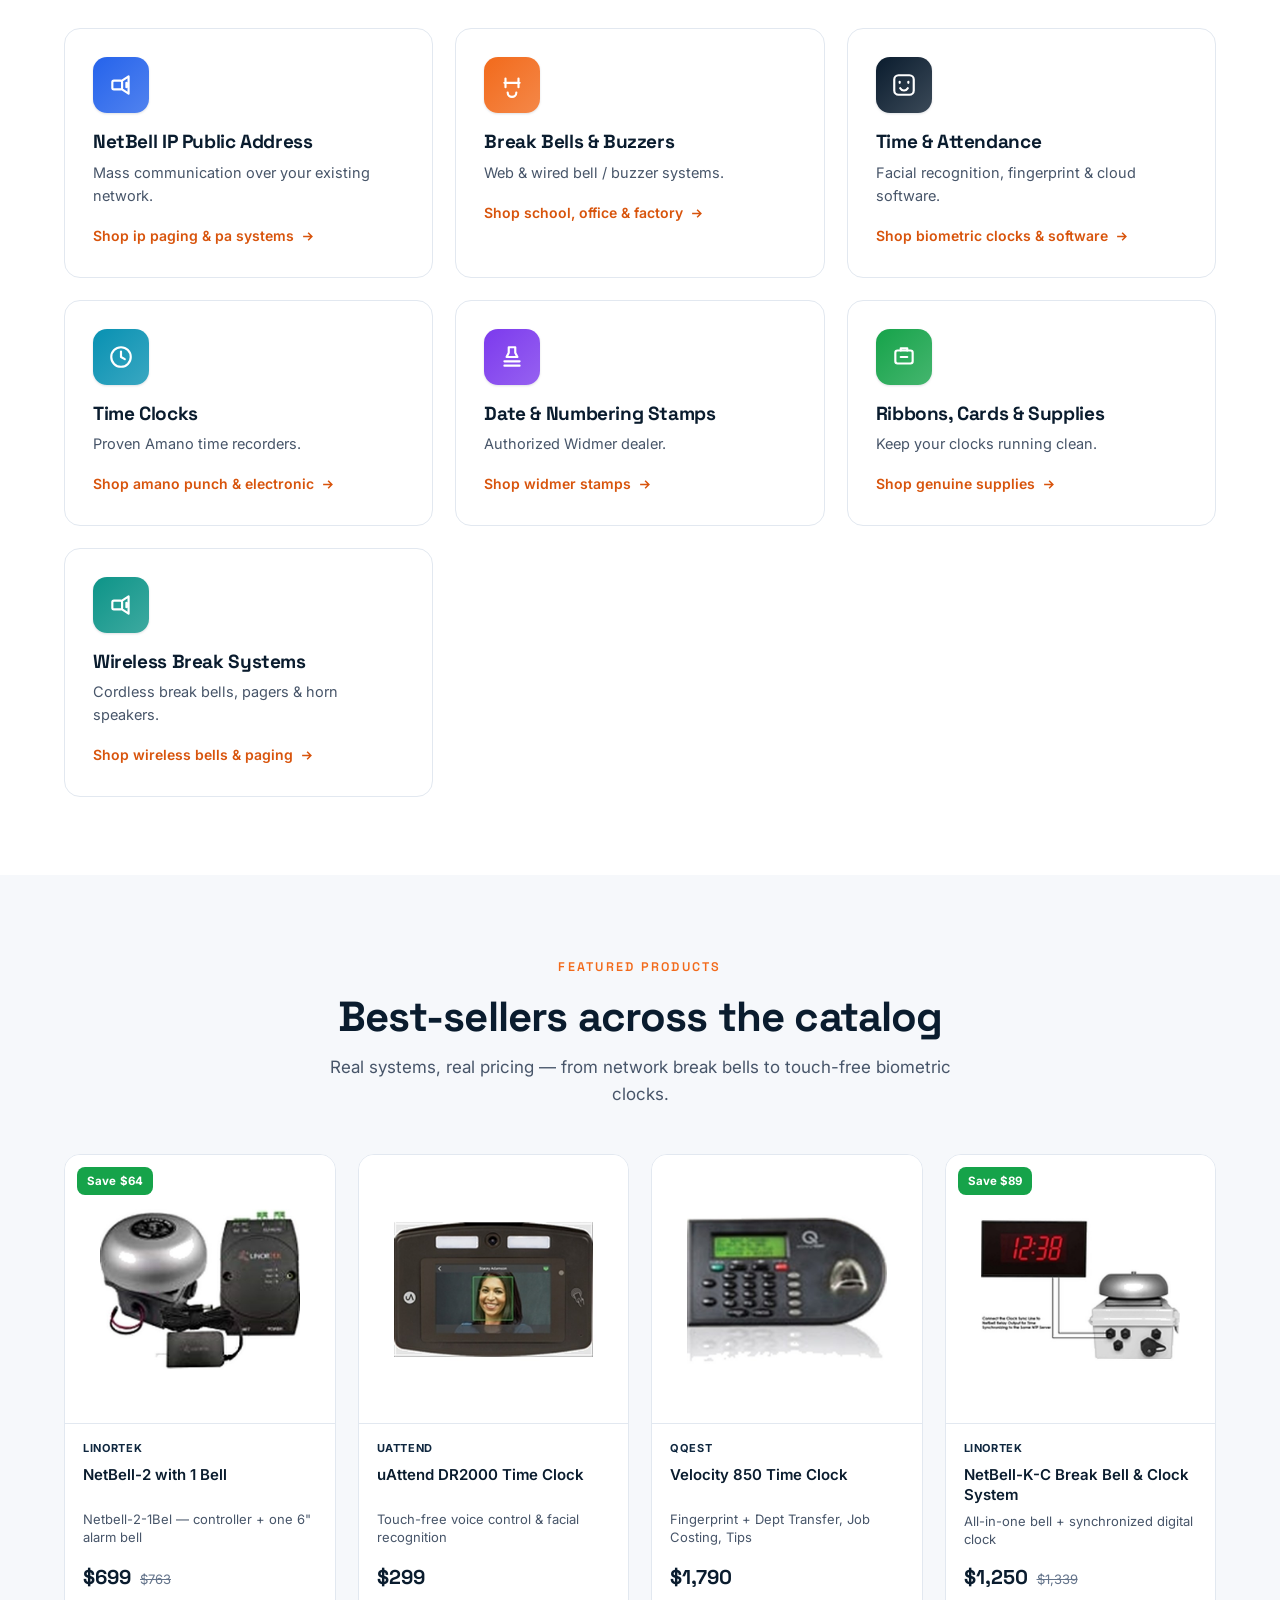
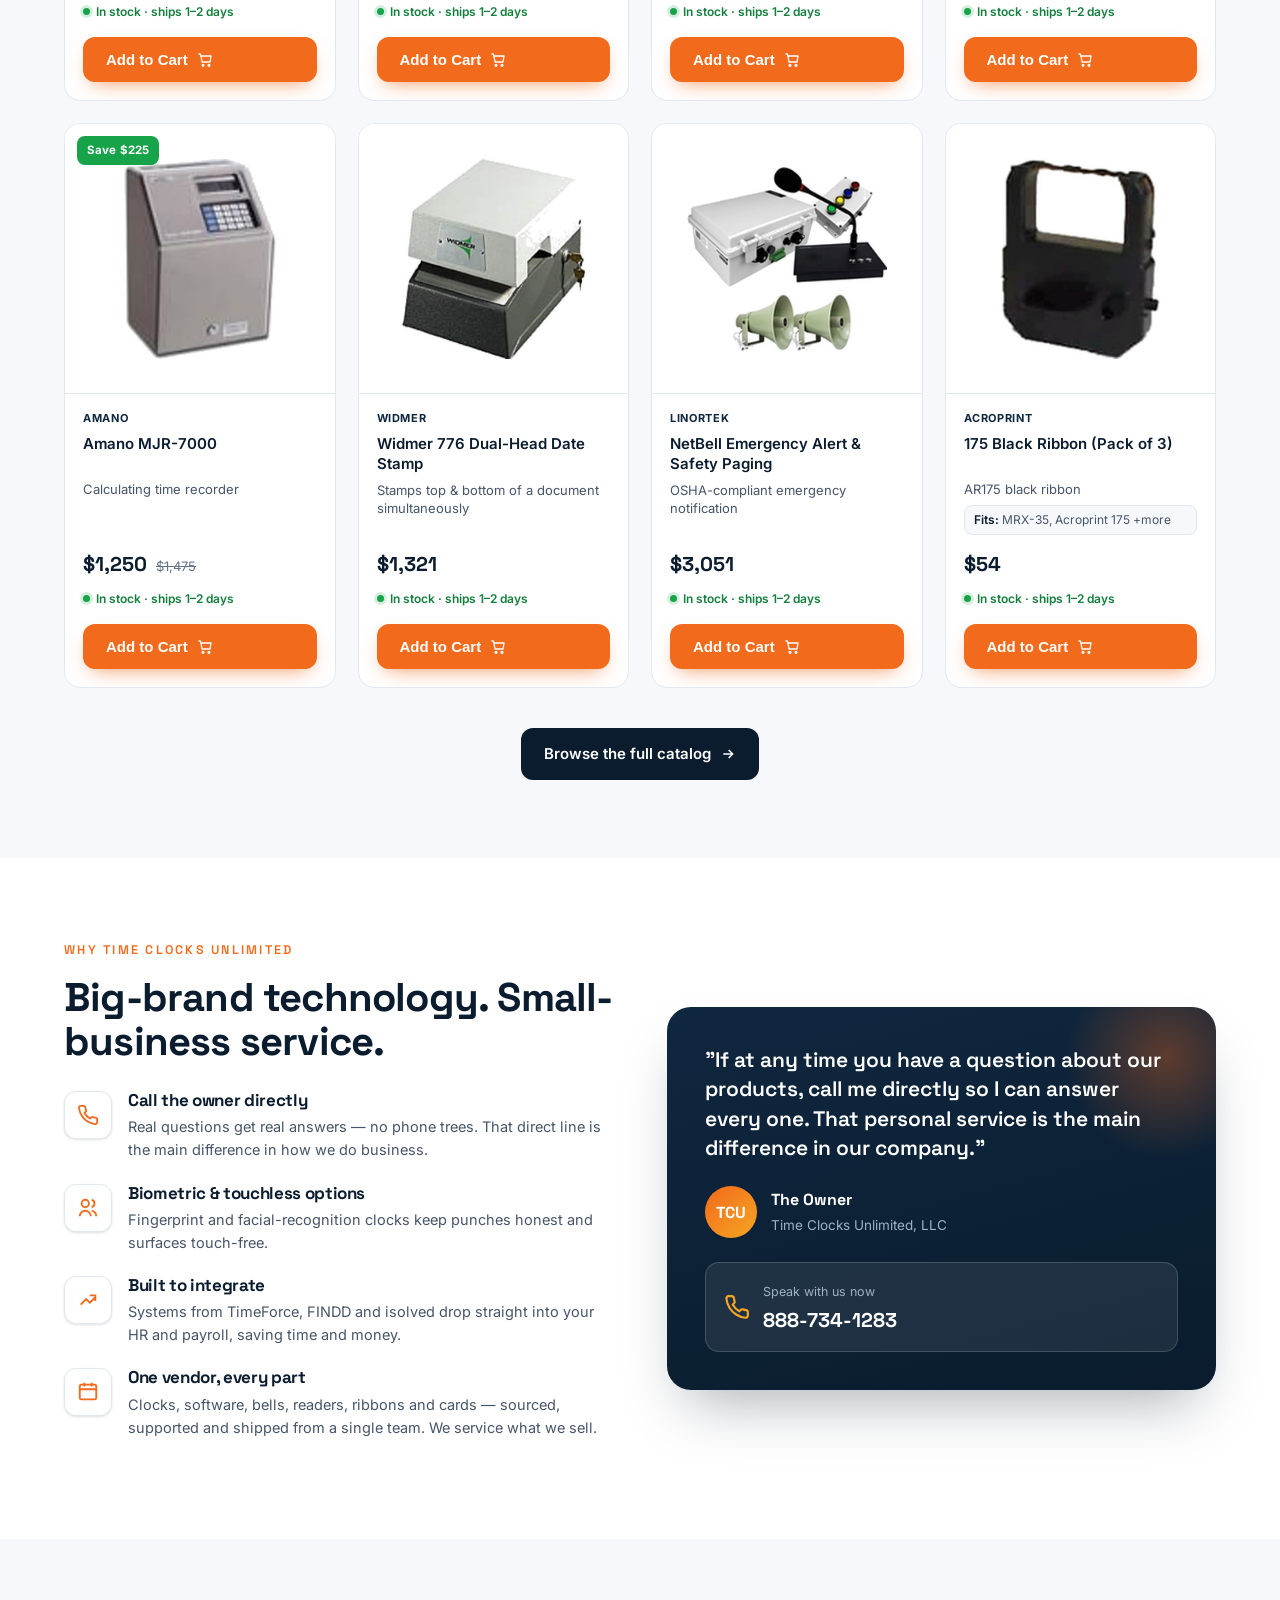
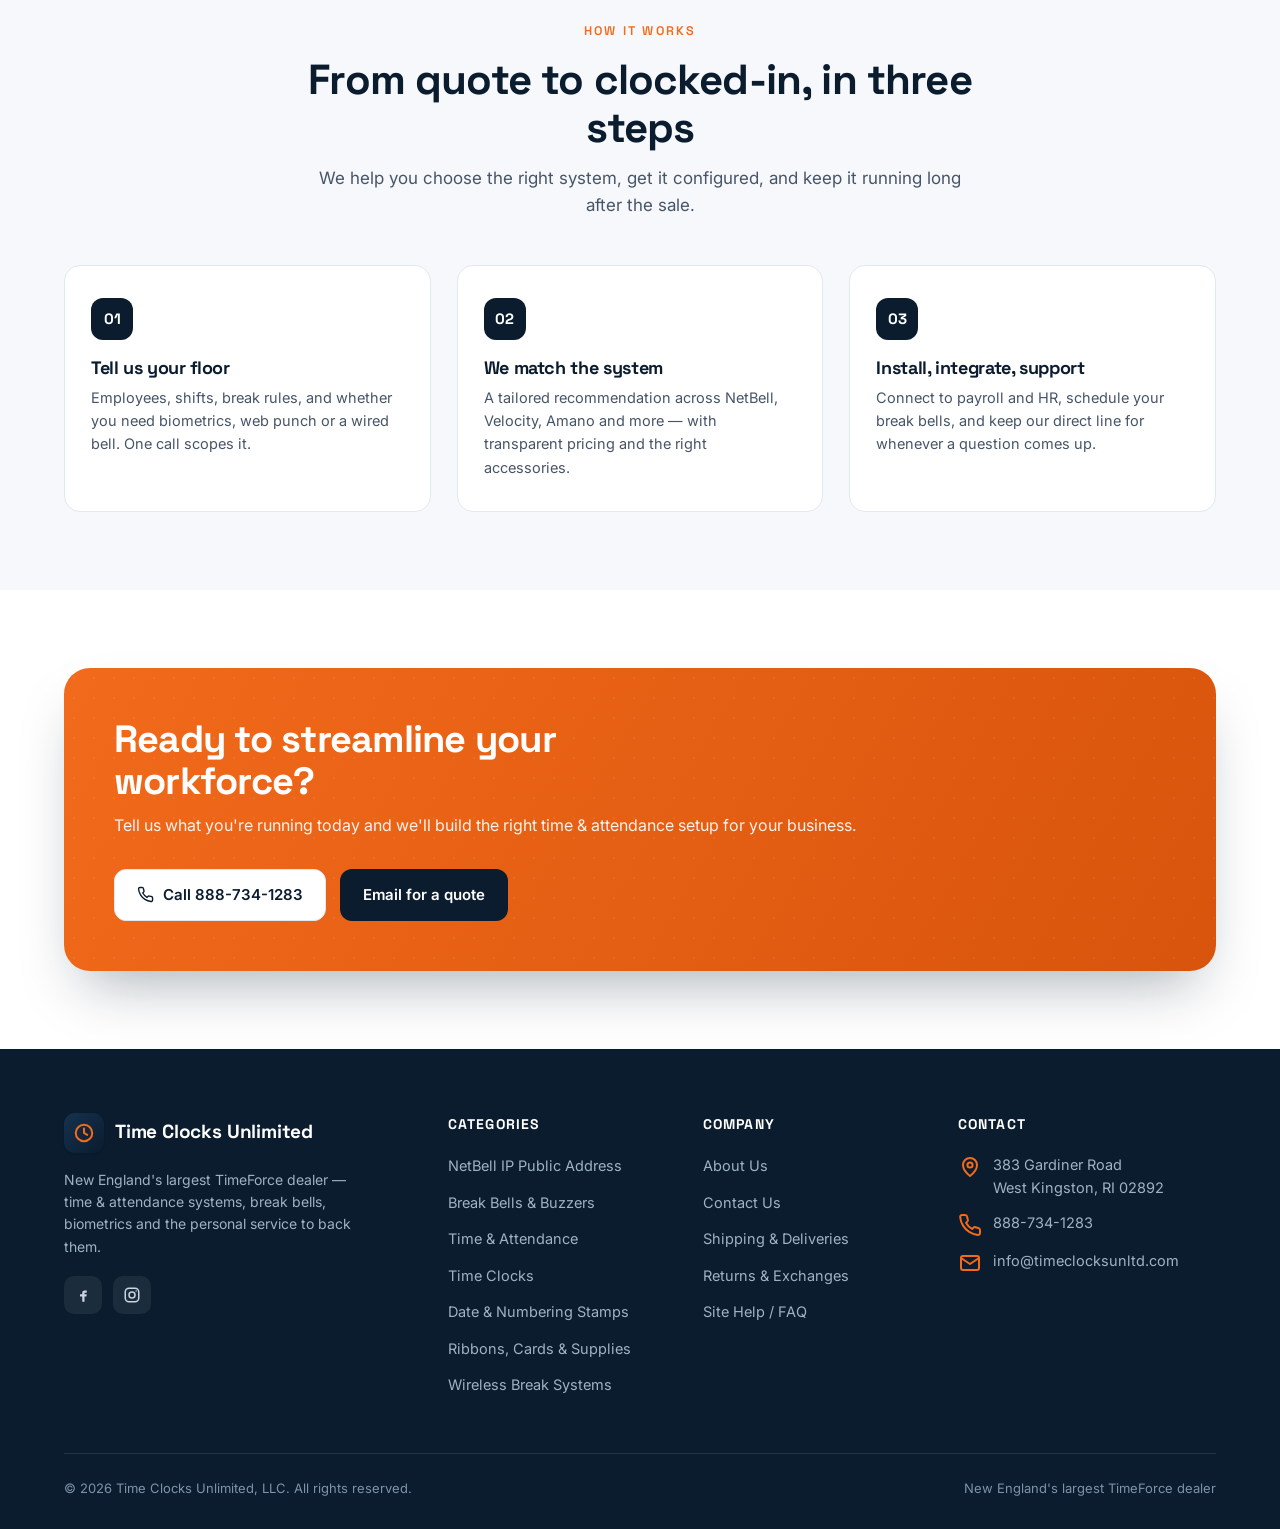
==== commit fb1ef764: "Remove inaccurate free-shipping-over-$99 claim; replace with real UPS rates calculated at checkout (" ====
--- a/index.html
+++ b/index.html
@@ -128,7 +128,7 @@
     <div class="hero-visual">
       <div class="hs-head"><span>Shop best-sellers</span><a href="category.html?cat=break-bells">View all products →</a></div>
       <div class="hero-showcase" id="heroShowcase"></div>
-      <div class="float-card float-b"><span class="ic" style="background:linear-gradient(135deg,#16a34a,#22c55e)"><svg width="20" height="20" viewBox="0 0 24 24" fill="none" stroke="#fff" stroke-width="2.4"><path d="M20 6 9 17l-5-5"/></svg></span><span><b>Free shipping</b><small>on orders over $99</small></span></div>
+      <div class="float-card float-b"><span class="ic" style="background:linear-gradient(135deg,#16a34a,#22c55e)"><svg width="20" height="20" viewBox="0 0 24 24" fill="none" stroke="#fff" stroke-width="2.4"><path d="M3 6h11v9H3zM14 9h4l3 3v3h-7M6.5 18a1.5 1.5 0 1 0 0-3 1.5 1.5 0 0 0 0 3zM17.5 18a1.5 1.5 0 1 0 0-3 1.5 1.5 0 0 0 0 3z"/></svg></span><span><b>Ships via UPS</b><small>Rates calculated at checkout</small></span></div>
     </div>
   </div>
 </section>
@@ -143,7 +143,7 @@
 <div class="metrics"><div class="wrap">
   <div class="metric reveal"><b>#1</b><span>TimeForce dealer in New England</span></div>
   <div class="metric reveal"><b>60<span class="u">+</span></b><span>Products in stock &amp; shipping</span></div>
-  <div class="metric reveal"><b><span class="u">$</span>99+</b><span>Free shipping threshold</span></div>
+  <div class="metric reveal"><b>US <span class="u">&amp;</span> CA</b><span>Countries we ship to</span></div>
   <div class="metric reveal"><b>100<span class="u">%</span></b><span>Owner-direct support line</span></div>
 </div></div>
 
--- a/styles.css
+++ b/styles.css
@@ -109,6 +109,34 @@
 .cat-hero p{color:#cdd9e6;max-width:680px;font-size:16.5px}
 .cat-hero .subchips{display:flex;gap:10px;flex-wrap:wrap;margin-top:20px}
 .subchip{font-size:13px;font-weight:600;color:#fff;background:rgba(255,255,255,.1);border:1px solid rgba(255,255,255,.18);padding:7px 14px;border-radius:999px}
+
+/* policy pages (shipping / returns / faq) */
+.policy-grid{display:grid;grid-template-columns:1fr .55fr;gap:32px;align-items:start;padding:40px 0 70px}
+.policy-card{background:#fff;border:1px solid var(--line);border-radius:var(--radius);padding:36px 40px;box-shadow:var(--shadow-sm)}
+.policy-card h2{font-size:19px;margin:28px 0 10px}
+.policy-card h2:first-child{margin-top:0}
+.policy-card p{color:var(--slate);font-size:15px;line-height:1.7;margin-bottom:14px}
+.policy-card ul{margin:0 0 14px 20px;color:var(--slate);font-size:15px;line-height:1.7}
+.policy-card ul li{margin-bottom:5px}
+.policy-side{background:linear-gradient(165deg,var(--ink-2),var(--ink));color:#fff;border-radius:var(--radius);padding:28px 26px;position:sticky;top:96px}
+.policy-side h3{font-family:'Space Grotesk';font-size:16px;margin-bottom:8px}
+.policy-side p{color:#cdd9e6;font-size:13.5px;margin-bottom:18px}
+.policy-side .phone-cta{display:flex;align-items:center;gap:12px;background:rgba(255,255,255,.08);border:1px solid rgba(255,255,255,.16);border-radius:12px;padding:13px 15px;margin-bottom:10px}
+.policy-side .phone-cta b{font-family:'Space Grotesk';font-size:17px;display:block}
+.policy-side .phone-cta small{color:#9fb2c4;font-size:12px}
+.policy-side a.btn{width:100%;justify-content:center}
+@media(max-width:820px){.policy-grid{grid-template-columns:1fr}.policy-card{padding:28px 24px}.policy-side{position:static}}
+
+.faq-cat h3{font-size:12.5px;text-transform:uppercase;letter-spacing:.06em;color:var(--slate-light);margin:30px 0 10px;font-weight:700}
+.faq-cat:first-child h3{margin-top:0}
+.faq-item{border:1px solid var(--line);border-radius:12px;margin-bottom:8px;background:#fff;overflow:hidden}
+.faq-item summary{list-style:none;cursor:pointer;padding:14px 18px;font-weight:600;font-size:14.5px;color:var(--ink);display:flex;justify-content:space-between;align-items:center;gap:12px}
+.faq-item summary::-webkit-details-marker{display:none}
+.faq-item summary::after{content:"+";font-size:19px;line-height:1;color:var(--slate-light);flex:none}
+.faq-item[open] summary::after{content:"\2212"}
+.faq-item[open] summary{border-bottom:1px solid var(--line)}
+.faq-a{padding:4px 18px 16px;color:var(--slate);font-size:14px;line-height:1.65}
+.faq-a a{color:var(--orange-dark);font-weight:600}
 
 /* benefits grid (PA) */
 .benefits{display:grid;grid-template-columns:repeat(3,1fr);gap:18px;margin-top:18px}
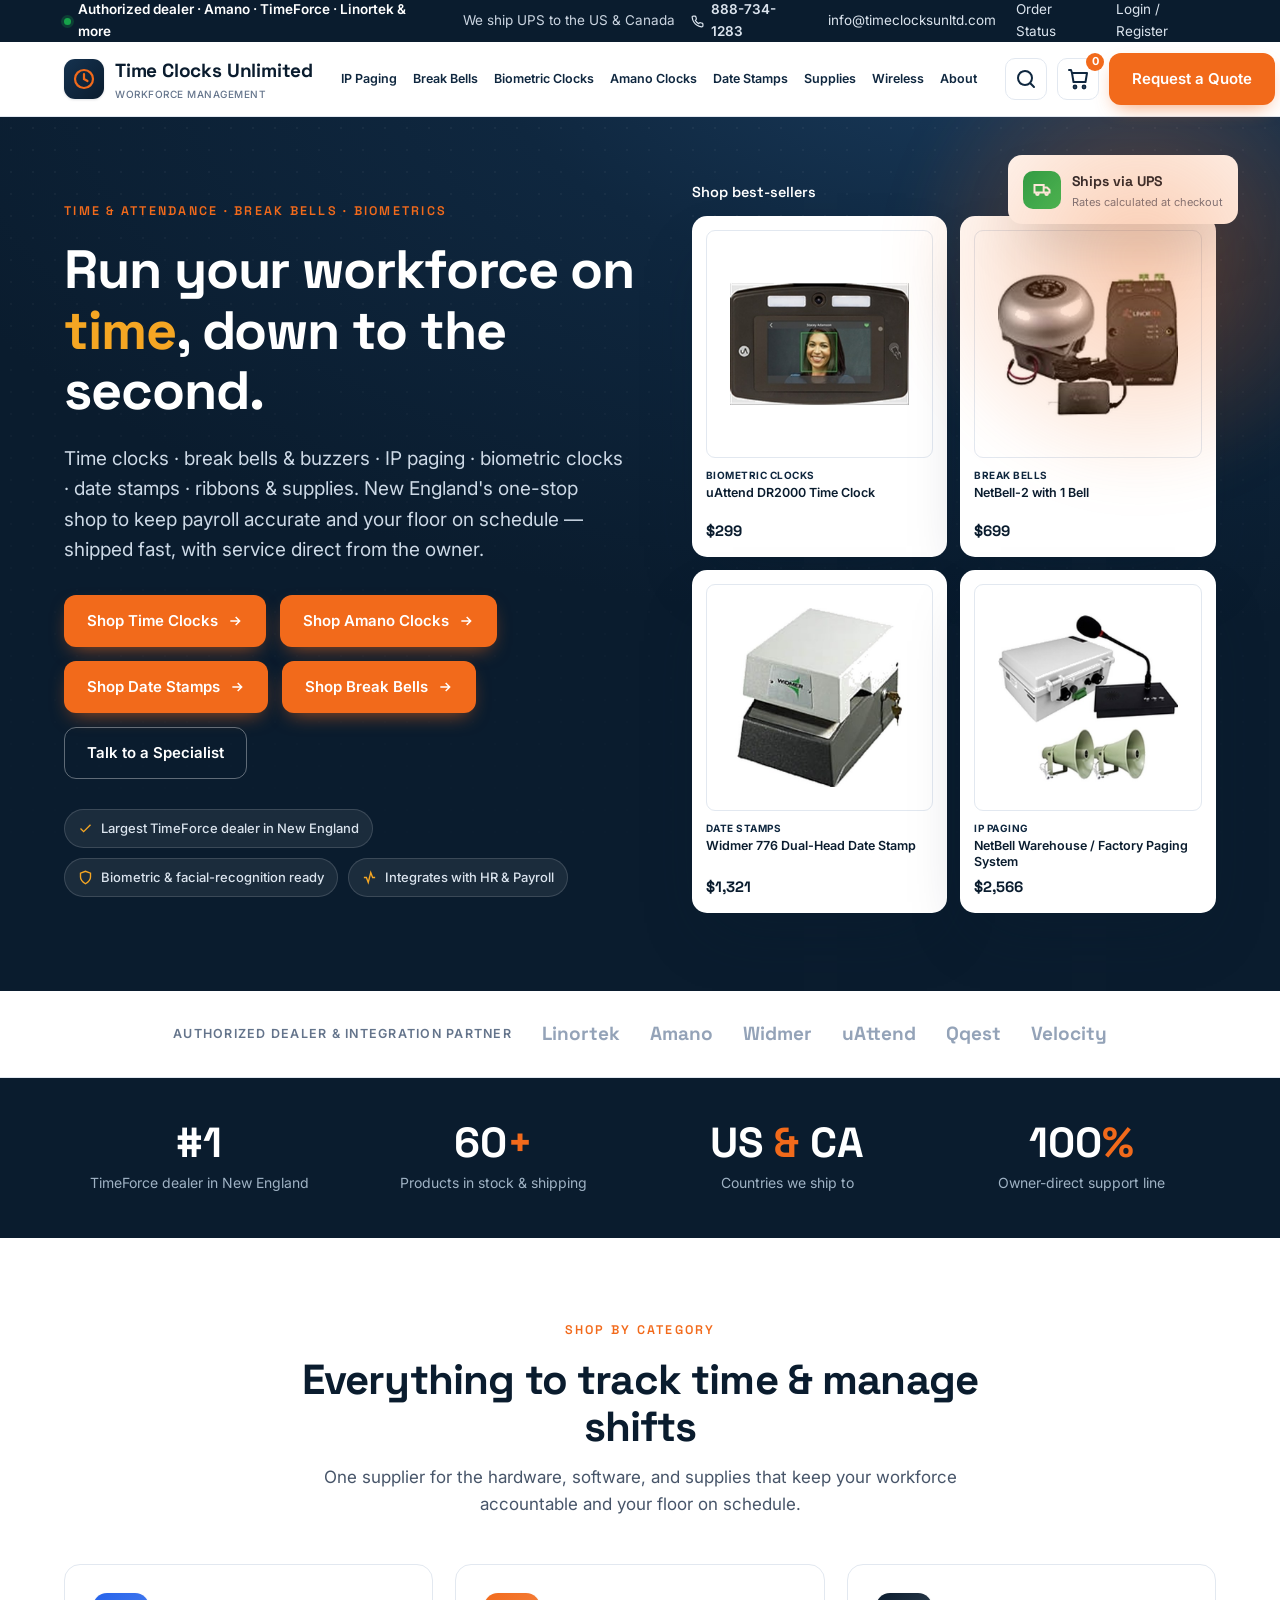
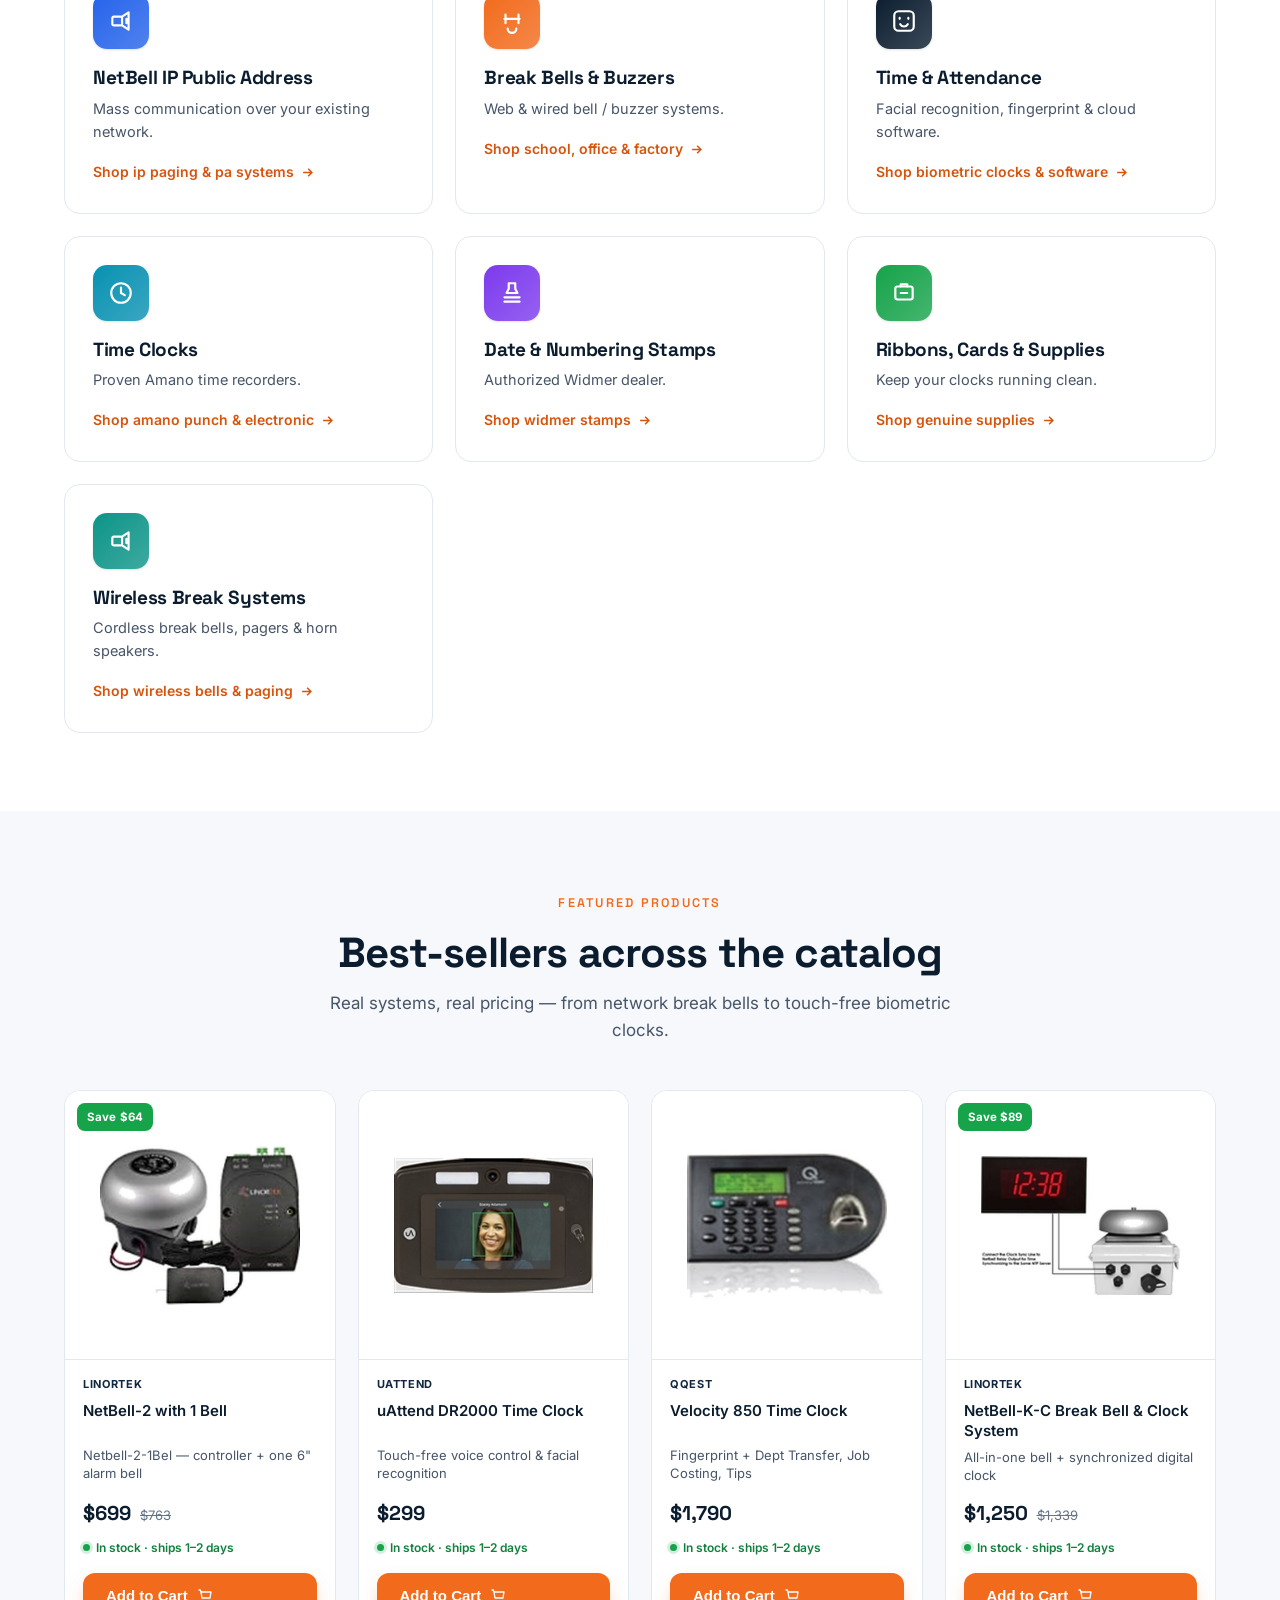
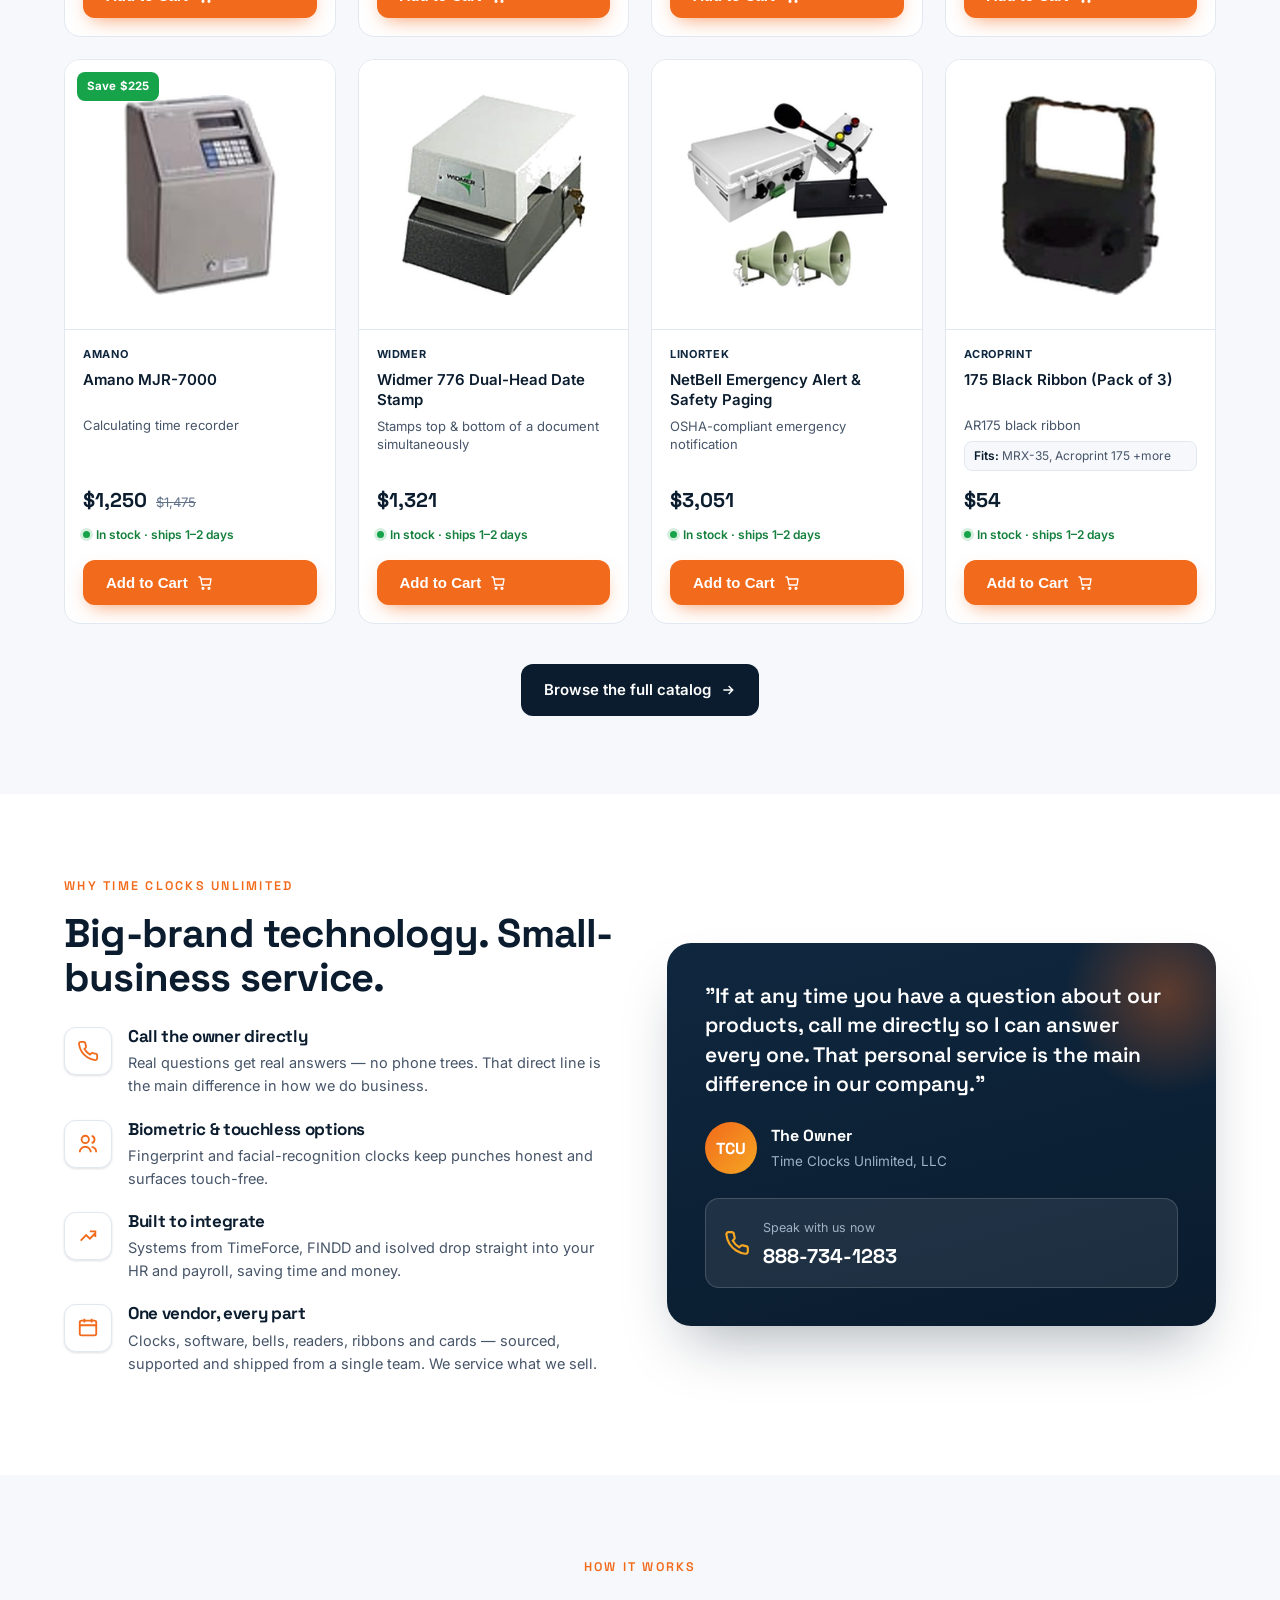
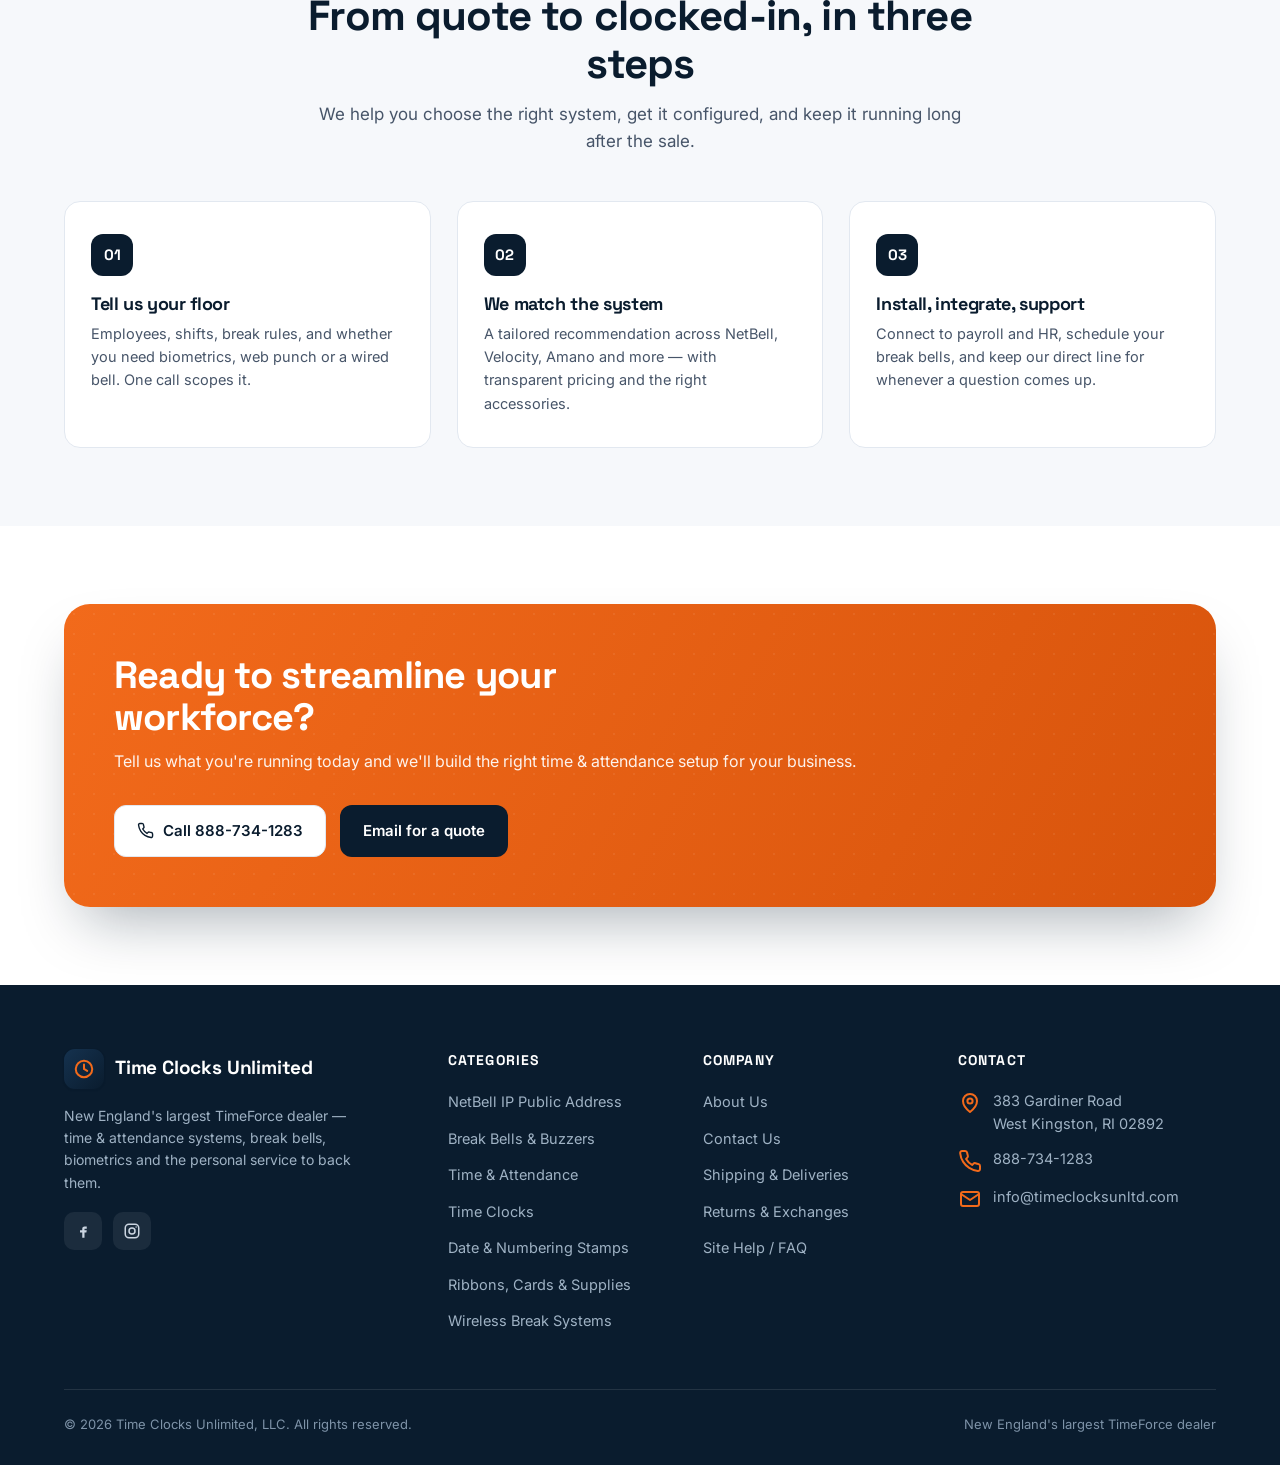
==== commit 5f5ac395: "Fix header text overlap: shorten utility-bar shipping copy (was too long for the 1200px bar, wrapped" ====
--- a/index.html
+++ b/index.html
@@ -77,7 +77,7 @@
   .metrics{background:var(--ink);color:#fff}
   .metrics .wrap{display:grid;grid-template-columns:repeat(4,1fr);gap:24px;padding:44px 24px}
   .metric{text-align:center}.metric b{font-family:'Space Grotesk';font-size:clamp(28px,3.6vw,42px);display:block;line-height:1;white-space:nowrap}.metric b .u{color:var(--orange)}
-  .metric span{display:block;margin-top:8px;color:#9fb2c4;font-size:14px}
+  .metric > span{display:block;margin-top:8px;color:#9fb2c4;font-size:14px}
   @media(max-width:680px){.metrics .wrap{grid-template-columns:repeat(2,1fr);gap:30px 16px}}
   .why{display:grid;grid-template-columns:1fr 1fr;gap:54px;align-items:center}
   .why .feat{display:flex;gap:16px;margin-bottom:22px}
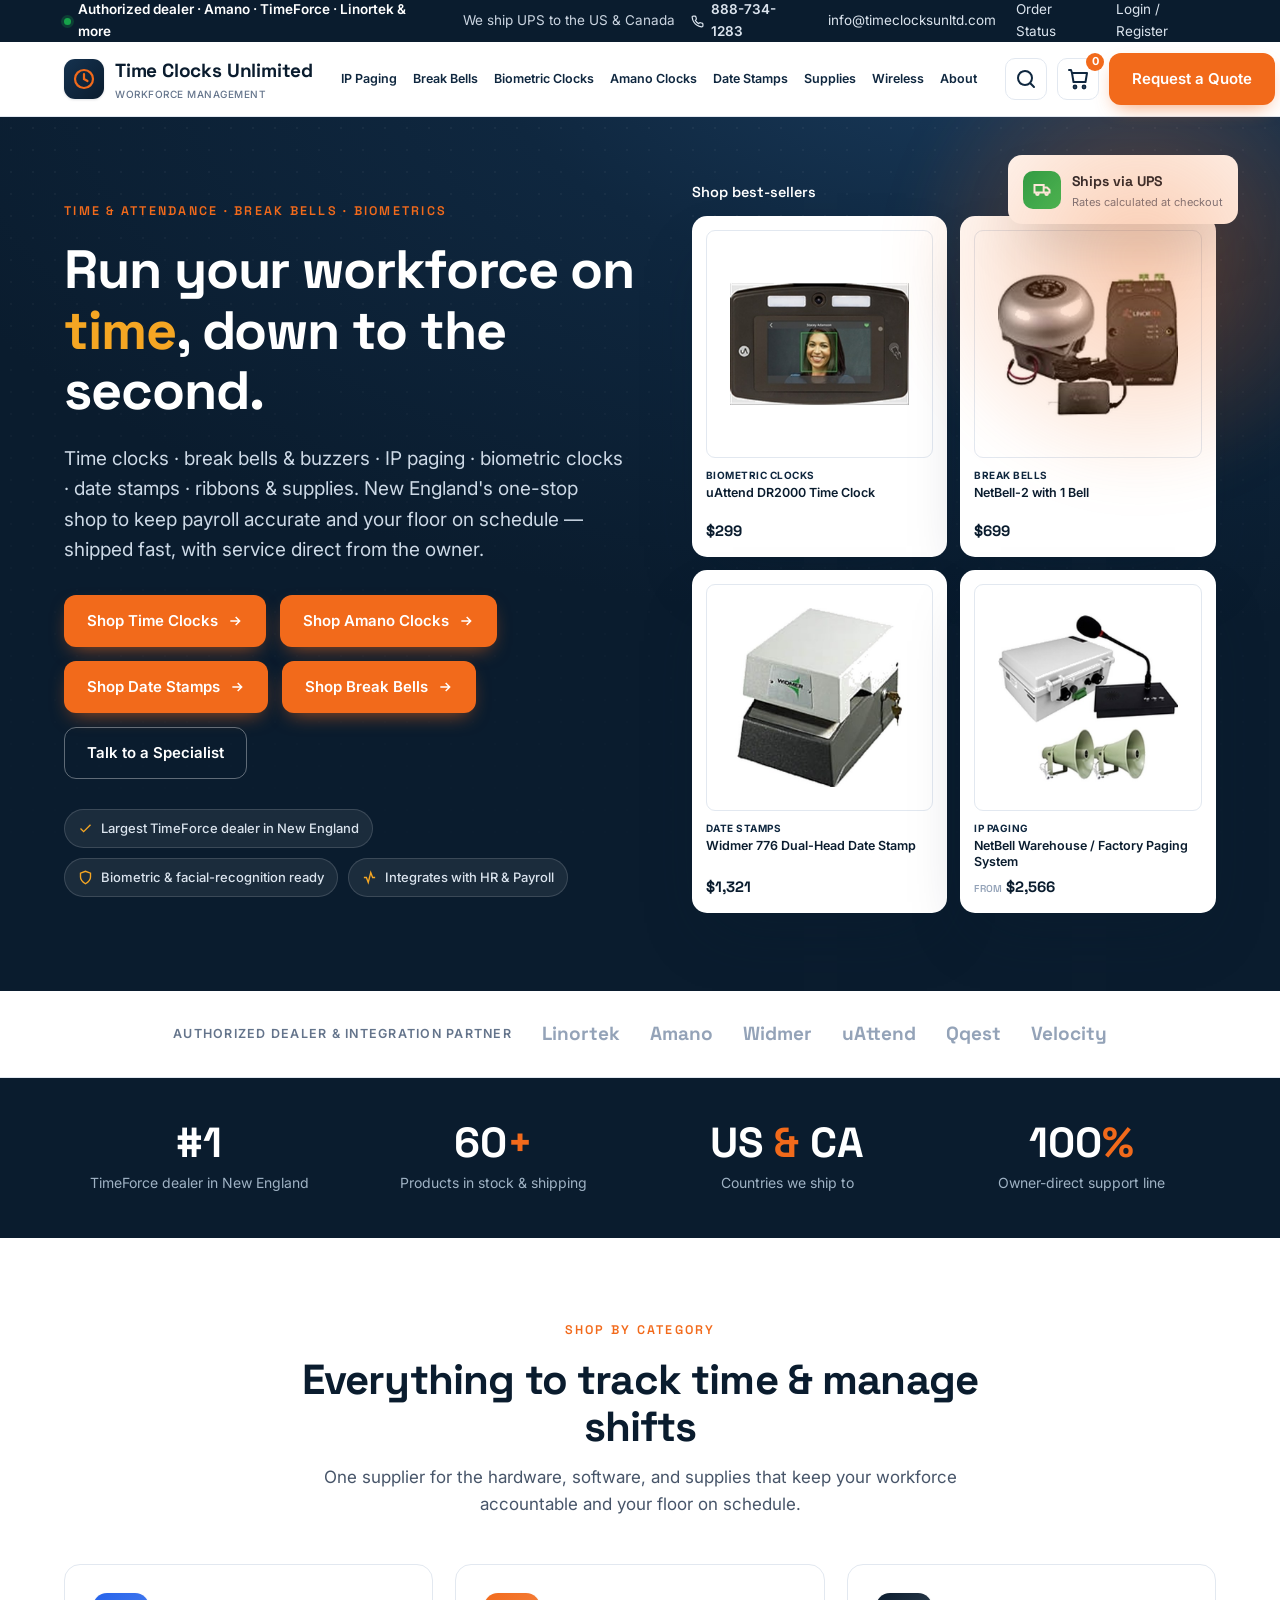
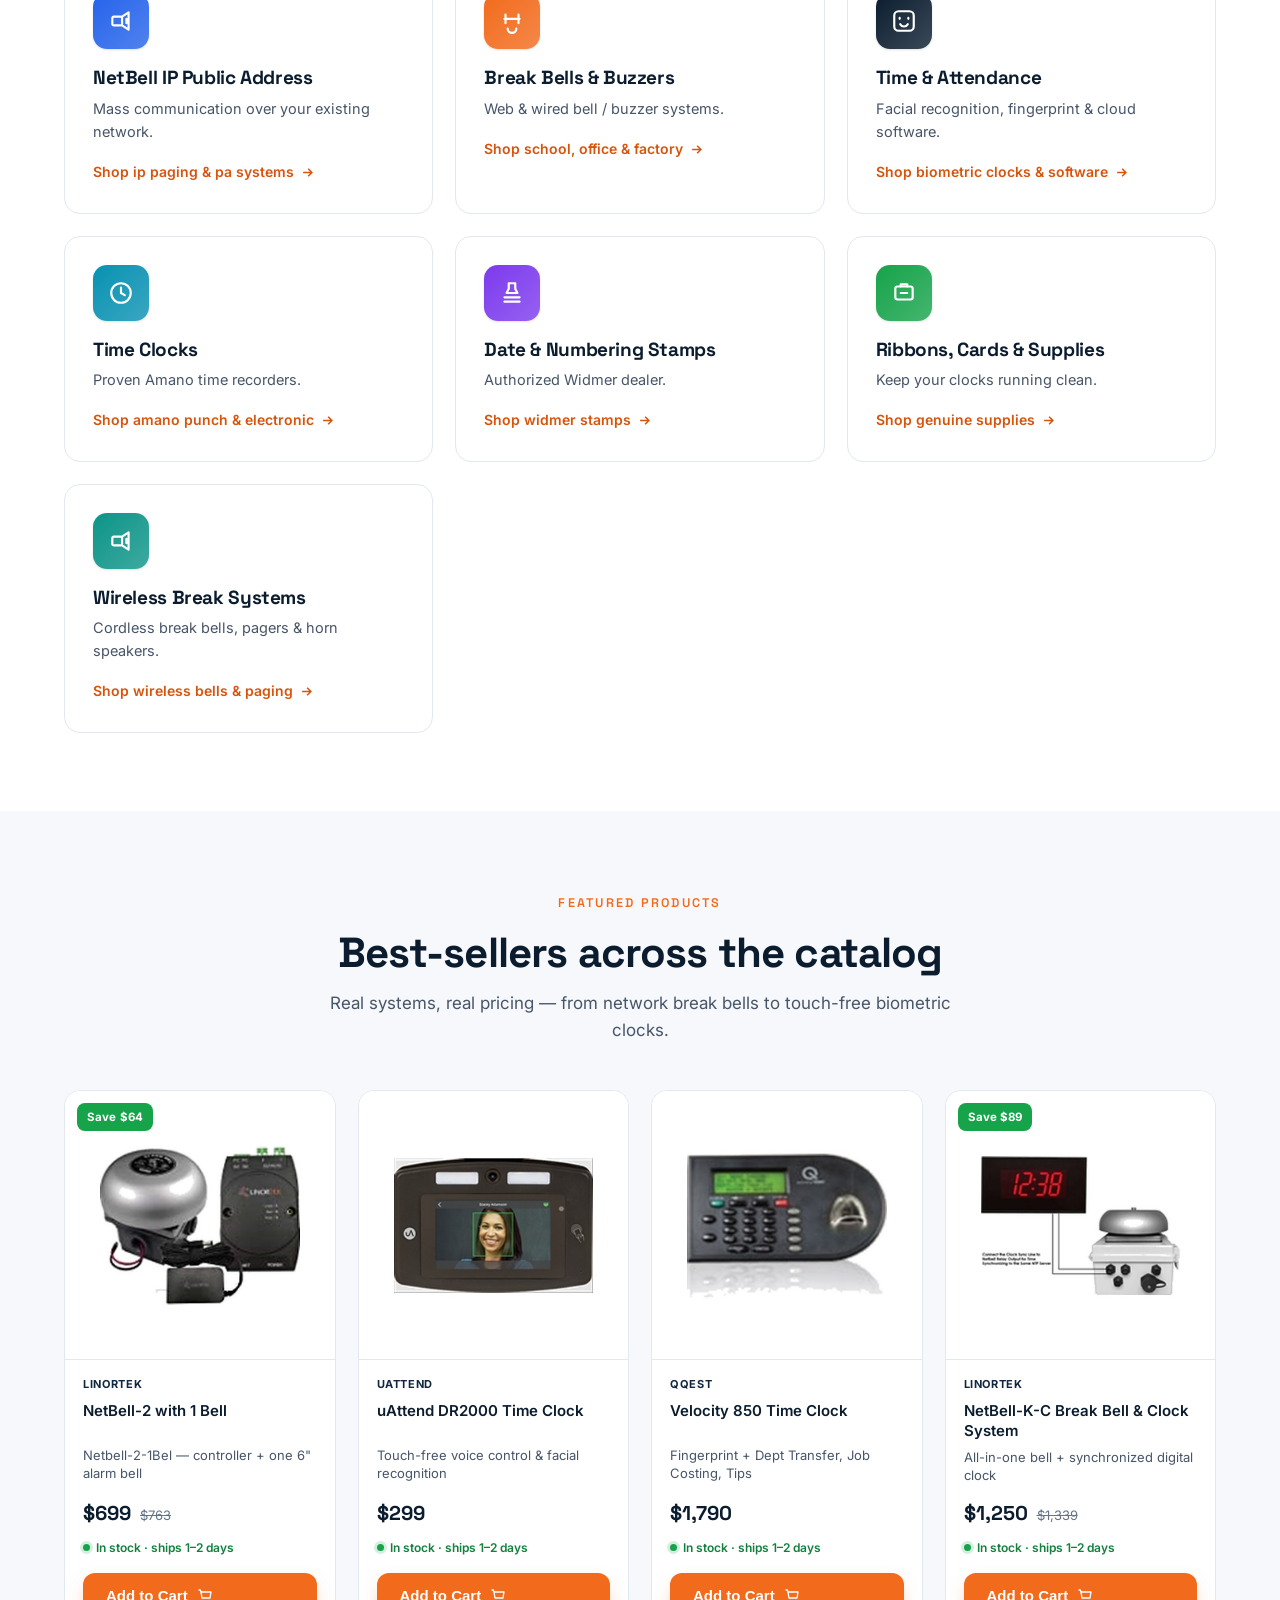
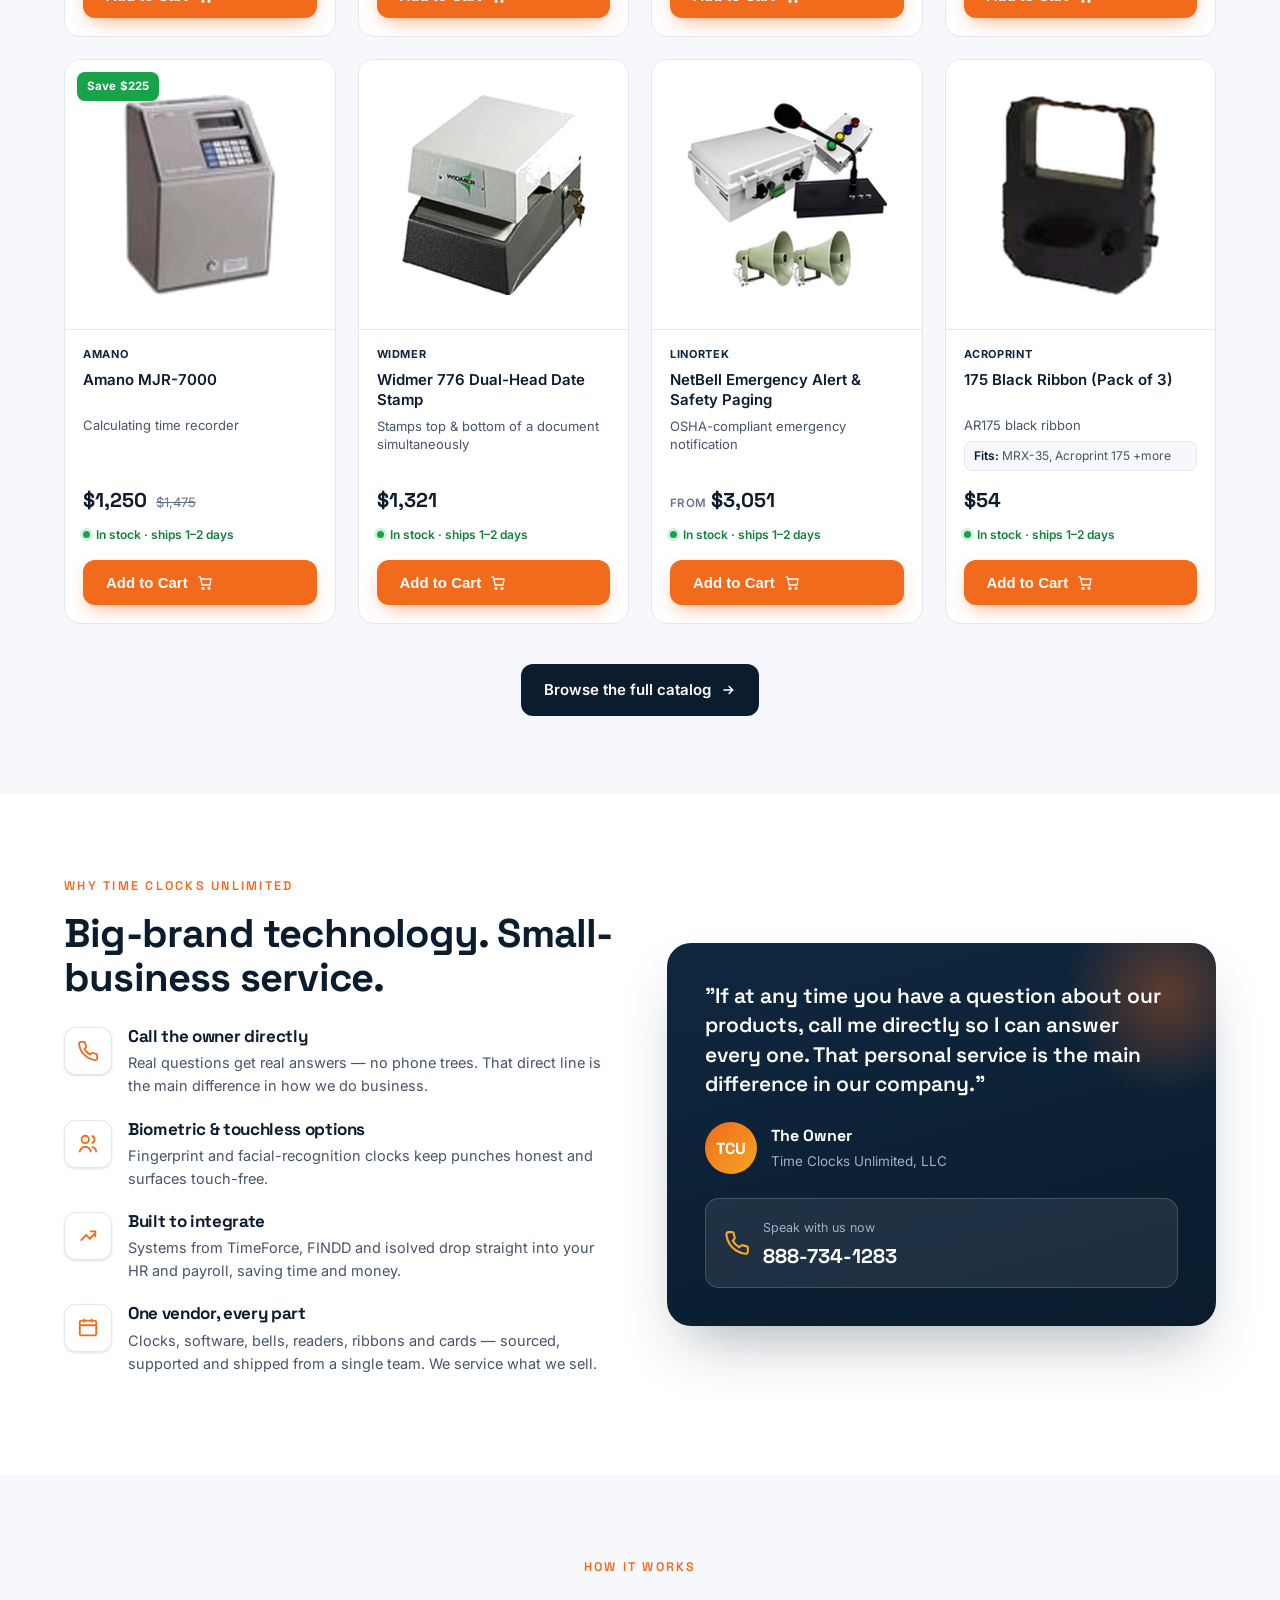
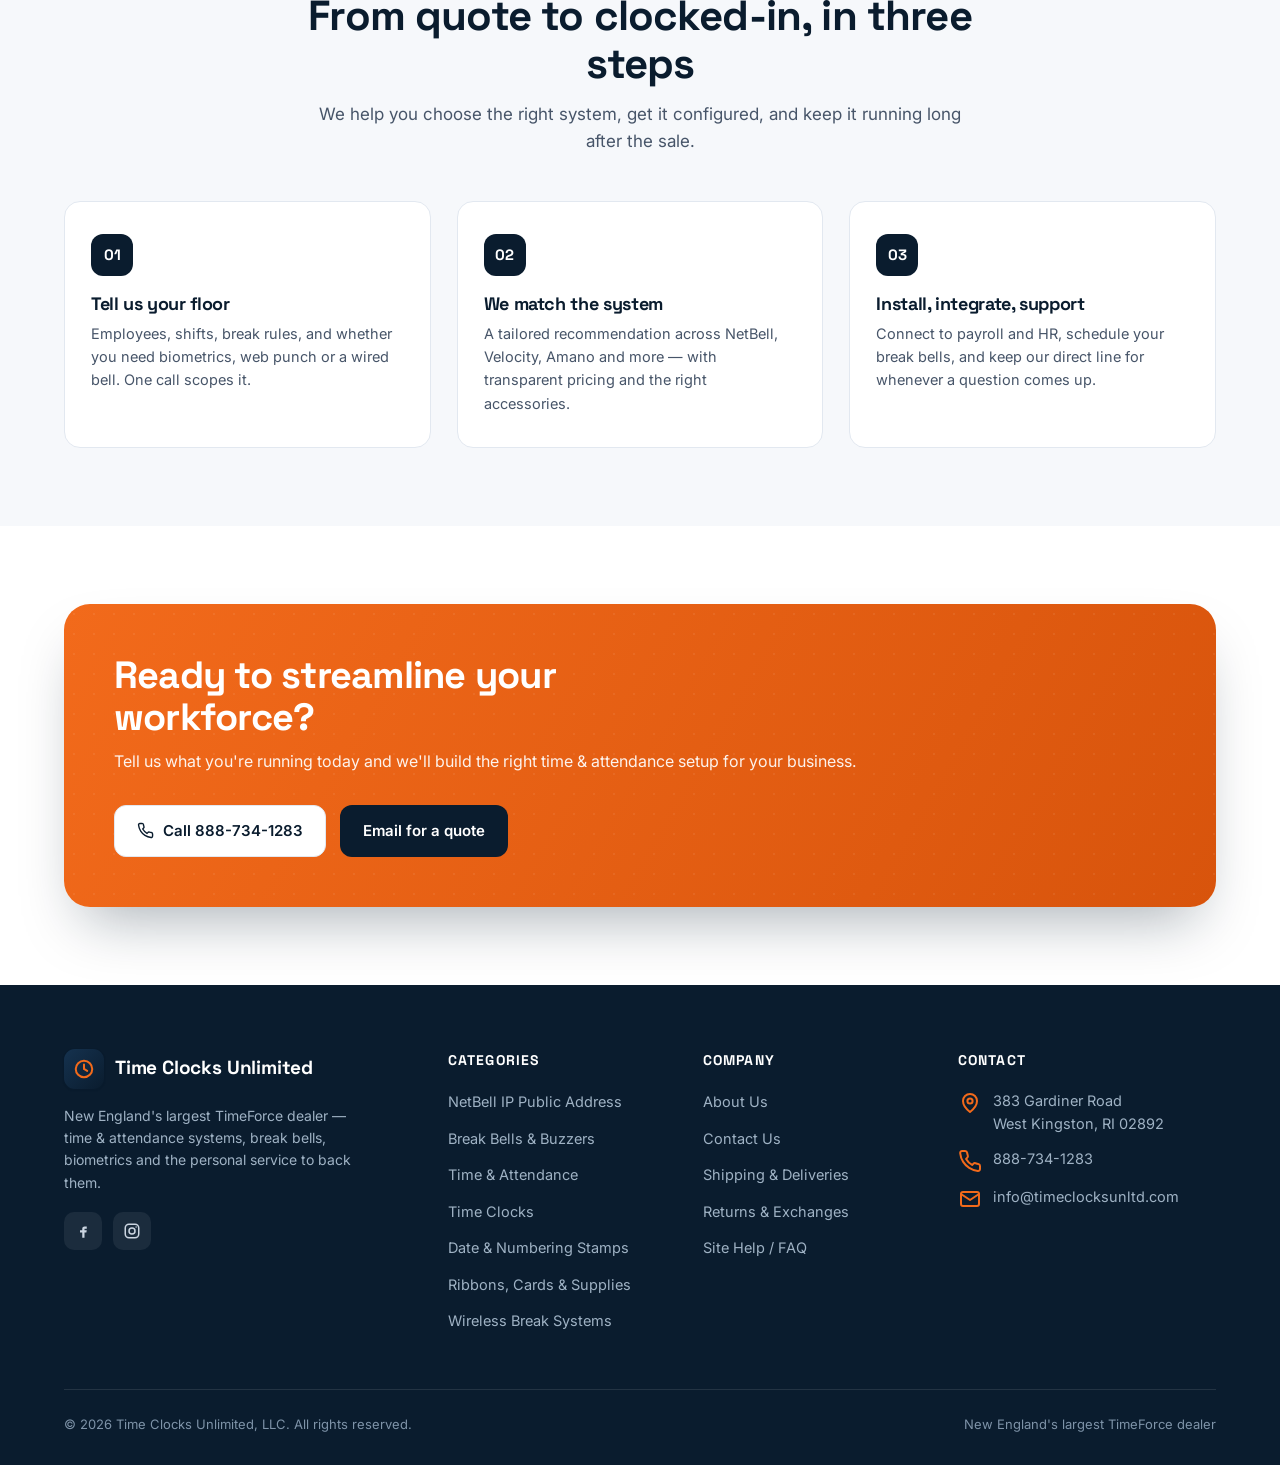
==== commit fe316a32: "Add configurable Number of Speakers option to NetBell PA products (matches timeclocksunltd.com): liv" ====
--- a/index.html
+++ b/index.html
@@ -22,6 +22,39 @@
 <link rel="preconnect" href="https://fonts.googleapis.com" /><link rel="preconnect" href="https://fonts.gstatic.com" crossorigin />
 <link href="https://fonts.googleapis.com/css2?family=Inter:wght@400;500;600;700&family=Space+Grotesk:wght@500;600;700&display=swap" rel="stylesheet" />
 <link rel="stylesheet" href="styles.css" />
+<script type="application/ld+json">
+{
+  "@context": "https://schema.org",
+  "@type": "Store",
+  "name": "Time Clocks Unlimited, LLC",
+  "url": "https://chrisp81588.github.io/timeclocks-unlimited-demo/",
+  "telephone": "+1-888-734-1283",
+  "email": "info@timeclocksunltd.com",
+  "address": {
+    "@type": "PostalAddress",
+    "streetAddress": "383 Gardiner Road",
+    "addressLocality": "West Kingston",
+    "addressRegion": "RI",
+    "postalCode": "02892",
+    "addressCountry": "US"
+  },
+  "areaServed": ["US", "CA"],
+  "description": "New England's largest TimeForce dealer — time clocks, time & attendance software, break bell & buzzer systems, biometric clocks, date stamps and supplies."
+}
+</script>
+<script type="application/ld+json">
+{
+  "@context": "https://schema.org",
+  "@type": "WebSite",
+  "name": "Time Clocks Unlimited",
+  "url": "https://chrisp81588.github.io/timeclocks-unlimited-demo/",
+  "potentialAction": {
+    "@type": "SearchAction",
+    "target": "https://chrisp81588.github.io/timeclocks-unlimited-demo/search.html?q={search_term_string}",
+    "query-input": "required name=search_term_string"
+  }
+}
+</script>
 <style>
   /* homepage-only sections */
   .hero{position:relative;background:radial-gradient(1200px 600px at 80% -10%,#1a3c5e 0%,var(--ink-2) 45%,var(--ink) 100%);color:#fff;overflow:hidden}
@@ -209,7 +242,7 @@
       <div class="hsimg"><img src="${p.img}" alt="${p.name}" loading="lazy" onerror="this.onerror=null;this.src='assets/placeholder.svg'"/></div>
       <span class="hscat">${cat.nav||p.brand||''}</span>
       <span class="hsname">${p.name}</span>
-      <span class="hsprice">${fmt(p.price)}</span>
+      <span class="hsprice">${p.options?'<span style="font-size:10px;font-weight:600;color:#94a3b8;text-transform:uppercase;letter-spacing:.03em">From</span> ':''}${fmt(p.price)}</span>
     </a>`;
   }).join('');
 
--- a/styles.css
+++ b/styles.css
@@ -176,6 +176,7 @@
 .stock{display:flex;align-items:center;gap:6px;font-size:12px;font-weight:600;color:#15803d;margin-top:2px}
 .stock .sdot{width:7px;height:7px;border-radius:50%;background:var(--green);box-shadow:0 0 0 3px rgba(22,163,74,.18)}
 .price-row{display:flex;align-items:baseline;gap:9px;margin-top:auto;padding-top:6px}
+.price-row .from{font-size:11.5px;font-weight:600;color:var(--slate-light);text-transform:uppercase;letter-spacing:.03em;margin-right:-4px}
 .price{font-family:'Space Grotesk';font-weight:700;font-size:20px;color:var(--ink)}
 .was{font-size:13px;color:var(--slate-light);text-decoration:line-through}
 .save{font-size:11.5px;font-weight:600;color:var(--green)}
@@ -235,6 +236,11 @@
 .qtyrow{display:flex;align-items:center;gap:14px 16px;margin:18px 0 2px;flex-wrap:wrap}
 .qtyrow .qlbl{font-size:14px;font-weight:600;color:var(--ink)}
 .qtyrow .qty{margin-top:0}
+/* product option selector (e.g. Number of Speakers) */
+.optrow{display:flex;flex-direction:column;gap:7px;margin:16px 0 4px;max-width:320px}
+.optrow .qlbl{font-size:14px;font-weight:600;color:var(--ink)}
+.opt-select{font-family:inherit;font-size:15px;font-weight:500;padding:11px 13px;border:1px solid var(--line);border-radius:10px;background:#fff;color:var(--ink);cursor:pointer;width:100%}
+.opt-select:focus{outline:2px solid var(--orange);outline-offset:1px;border-color:var(--orange)}
 .detail .gallery{cursor:zoom-in}
 .detail .gallery:hover img{transform:scale(1.08)}
 .spec-chips{display:flex;flex-wrap:wrap;gap:8px;margin-top:16px;justify-content:center}
@@ -294,6 +300,8 @@
 .cart-item .ci-name{font-weight:600;font-size:15px}
 .cart-item .ci-name a:hover{color:var(--orange-dark)}
 .cart-item .ci-model{font-size:12.5px;color:var(--slate-light)}
+.cart-item .ci-opt{font-size:12.5px;color:var(--slate);margin:3px 0 1px}
+.cart-item .ci-opt b{color:var(--ink);font-weight:600}
 .cart-item .ci-price{font-family:'Space Grotesk';font-weight:700;margin-top:6px}
 .qty{display:inline-flex;align-items:center;border:1px solid var(--line);border-radius:9px;overflow:hidden;margin-top:8px}
 .qty button{width:30px;height:30px;border:0;background:#fff;cursor:pointer;font-size:16px;color:var(--ink)}
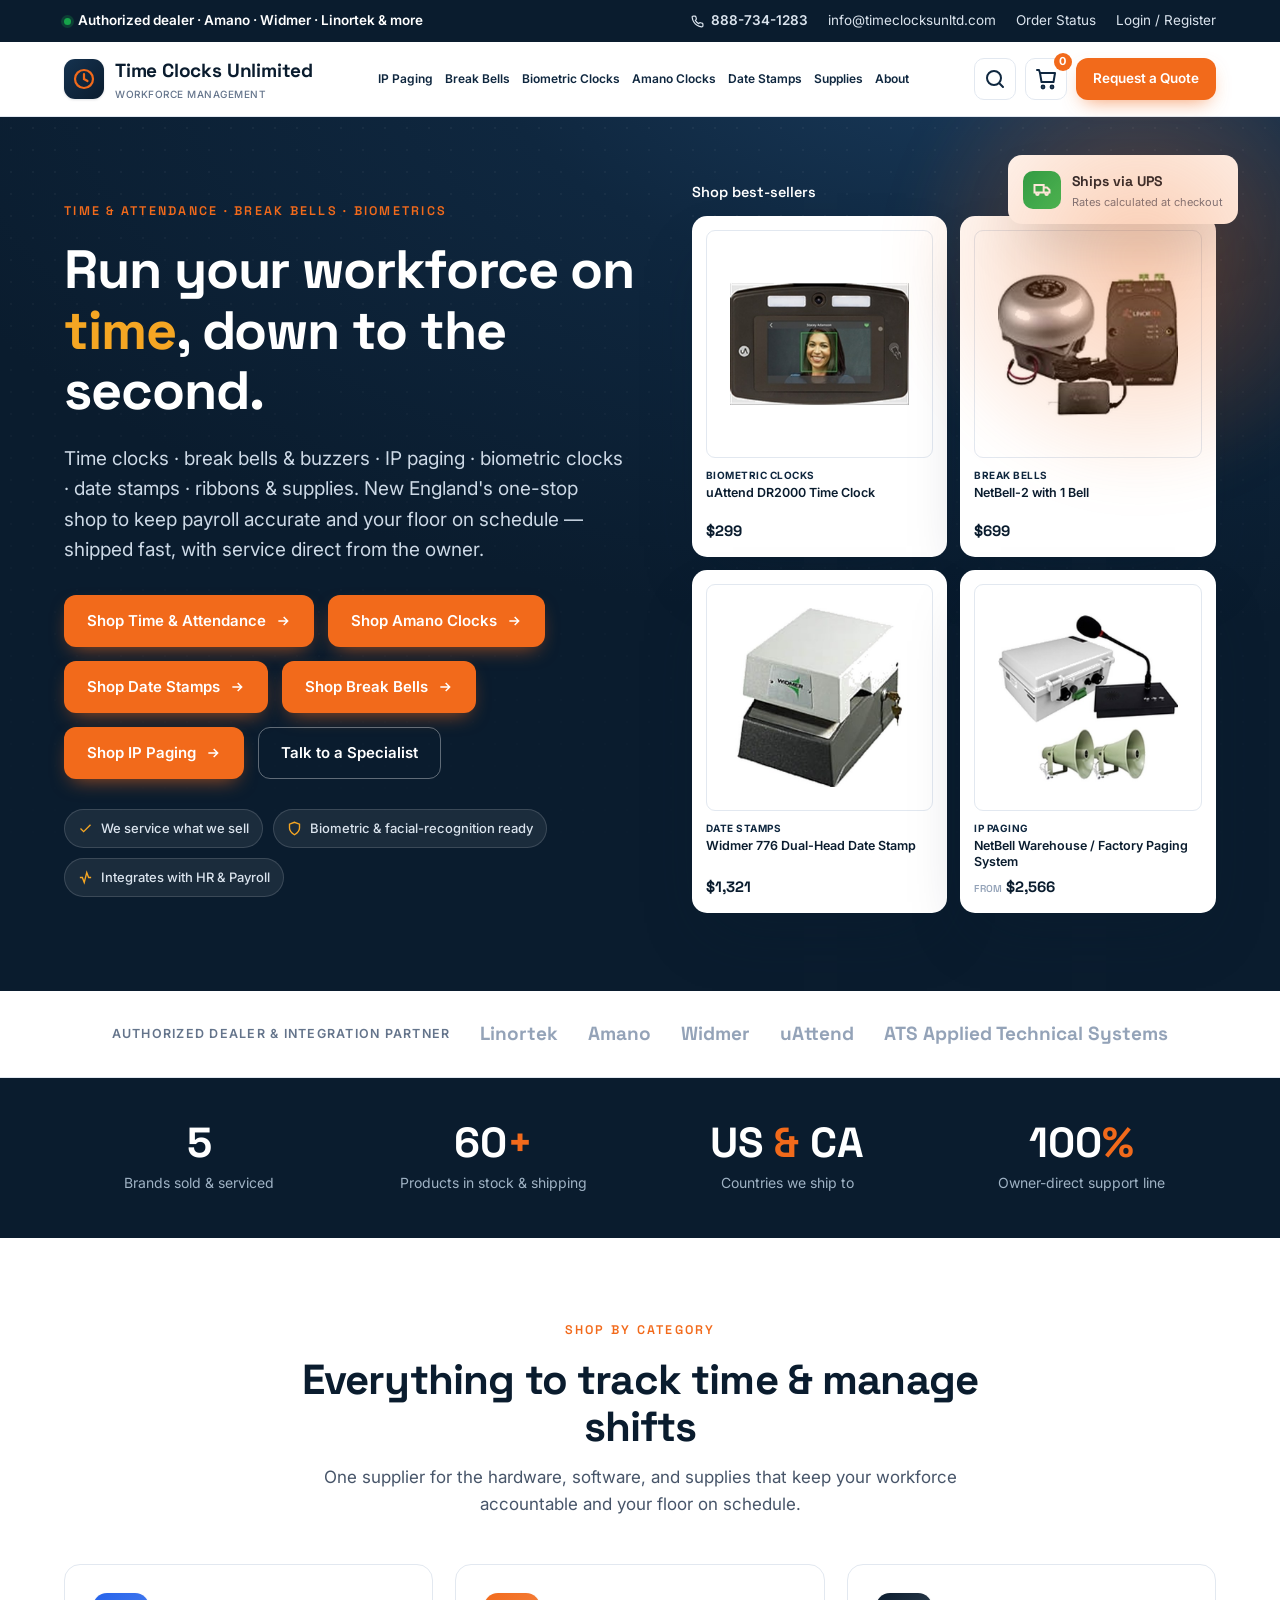
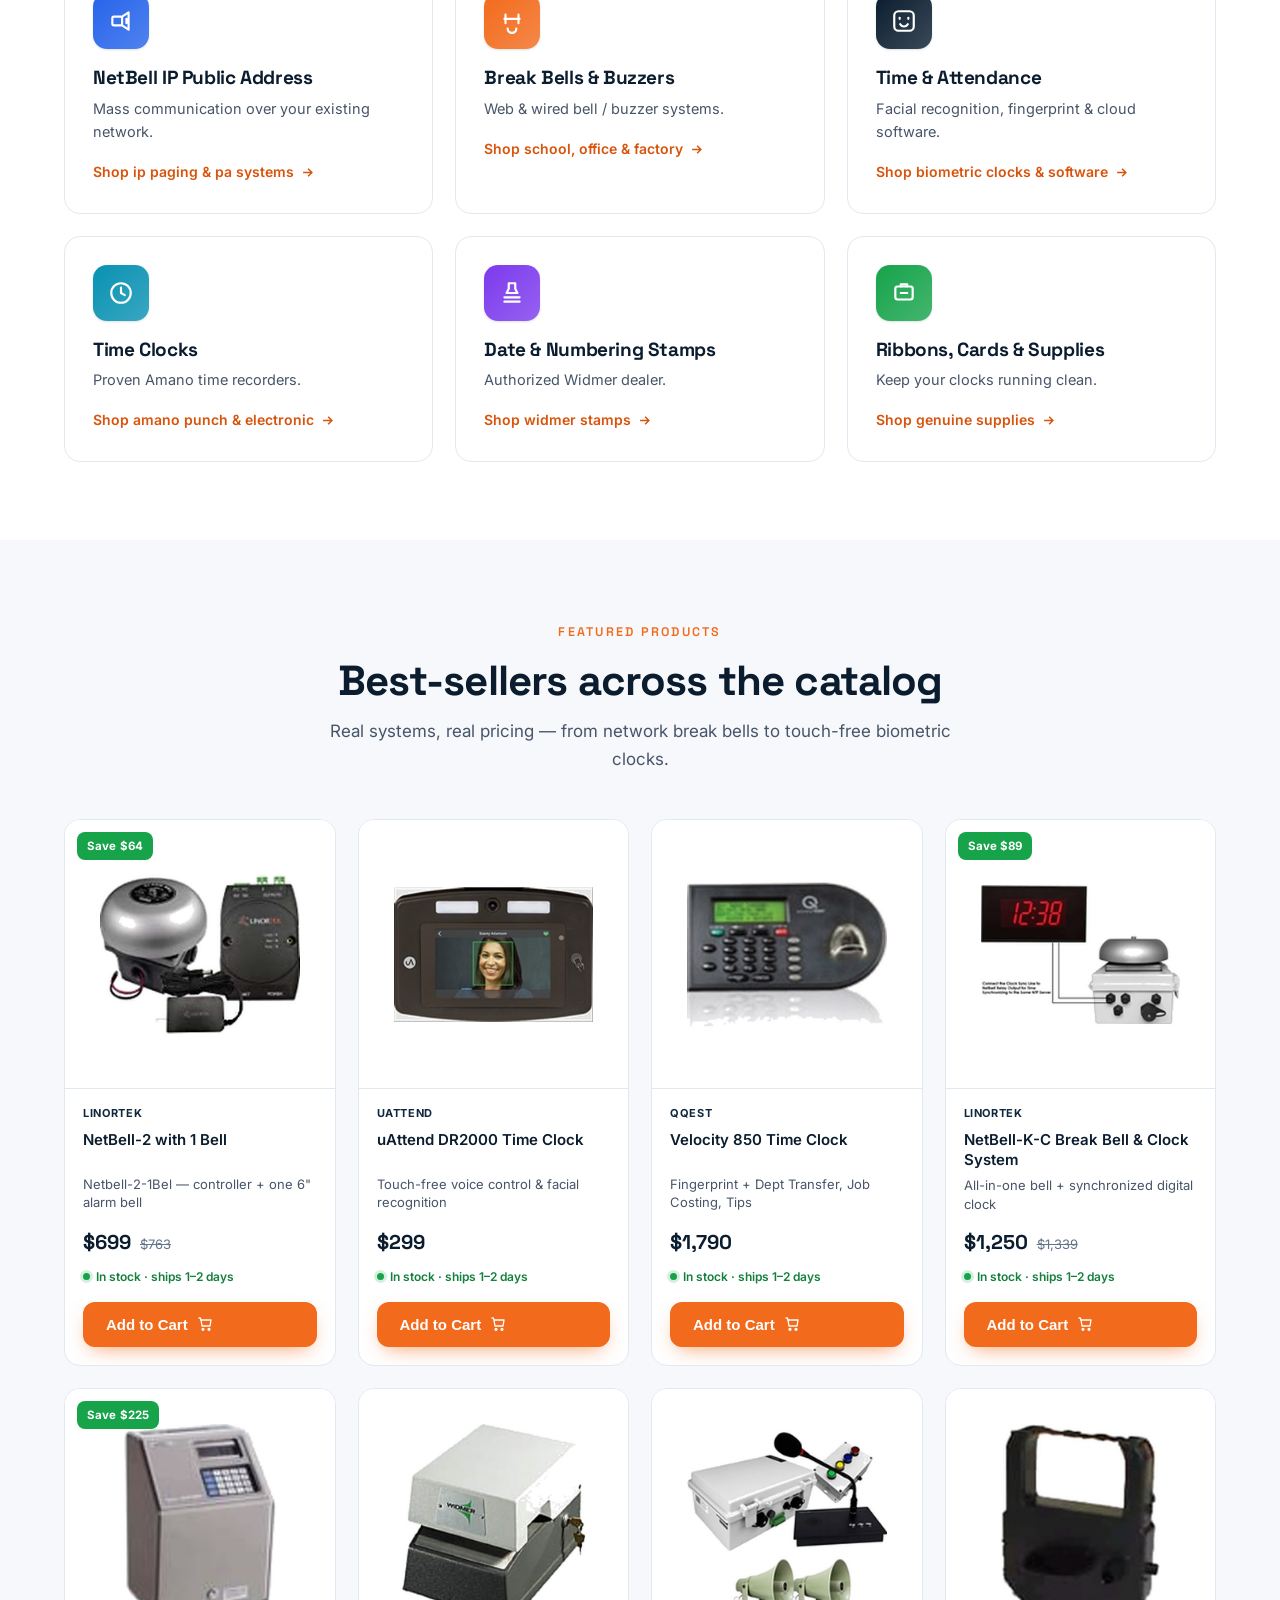
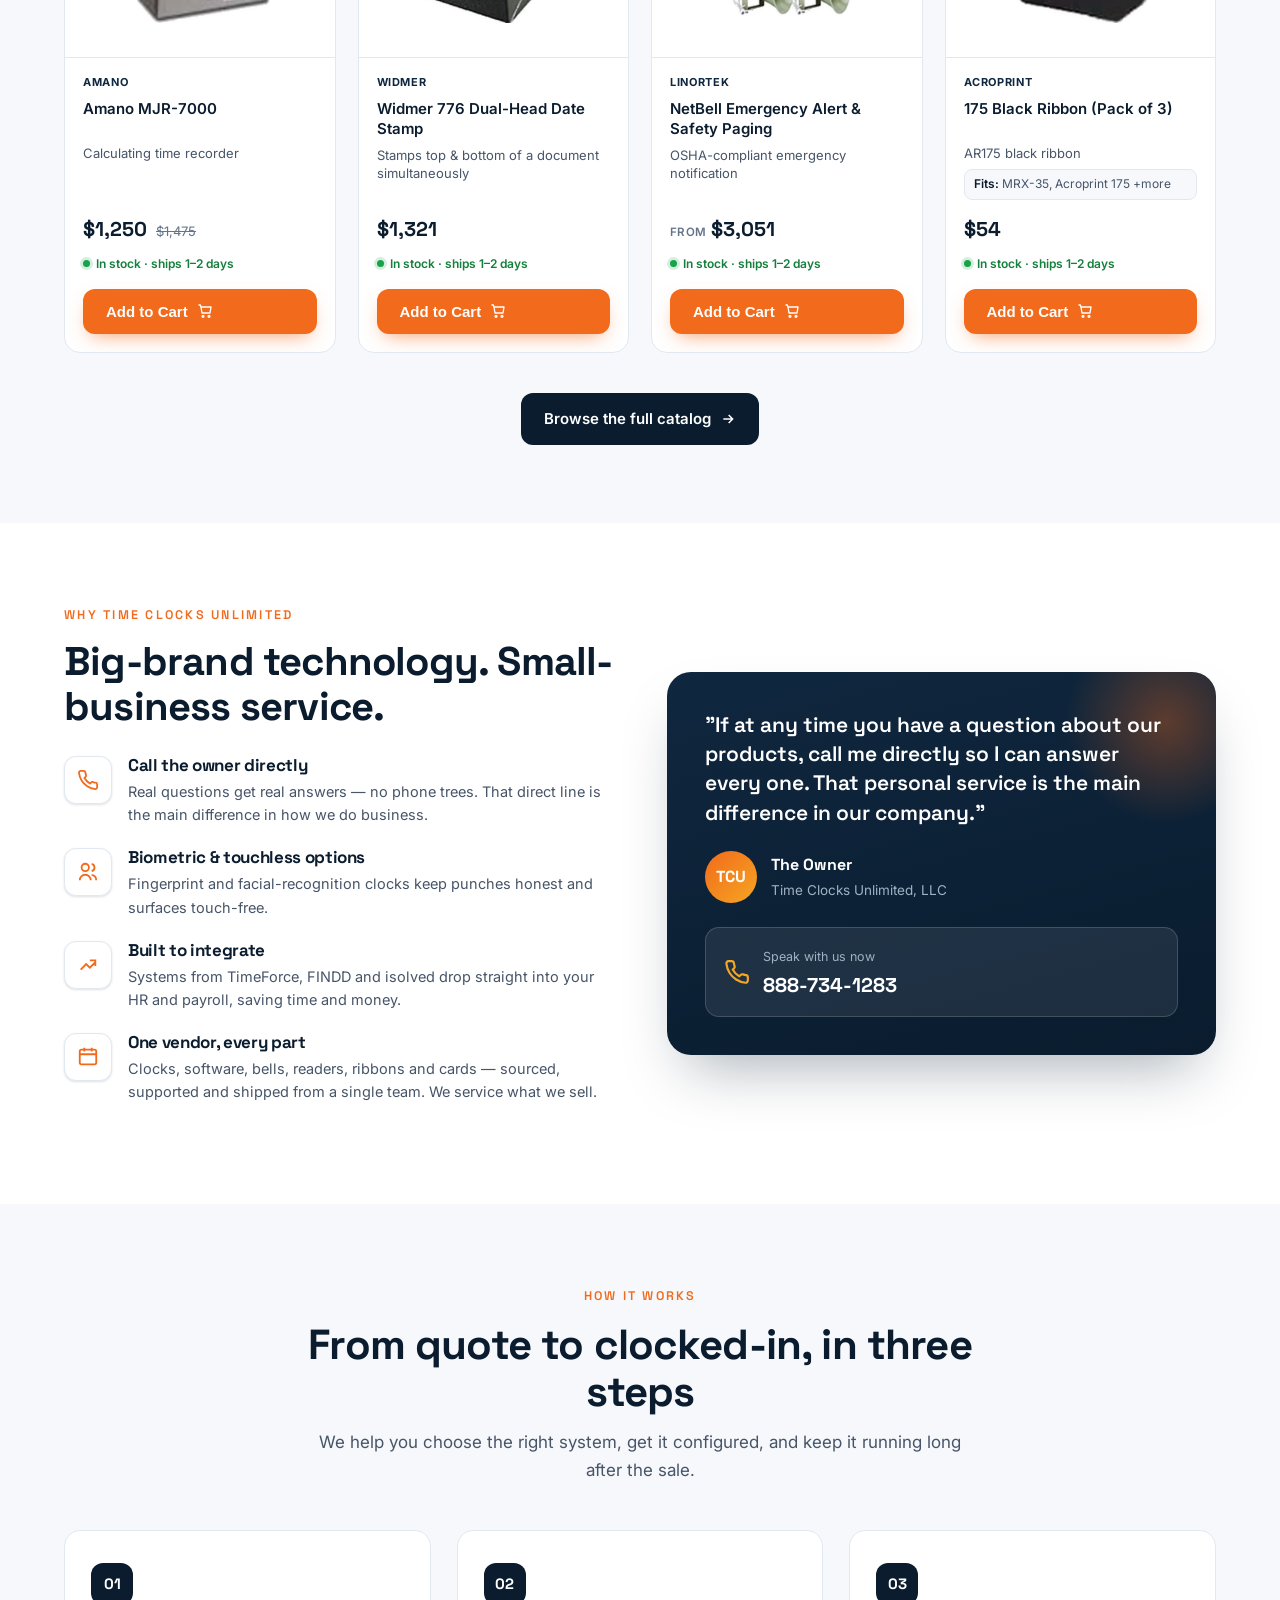
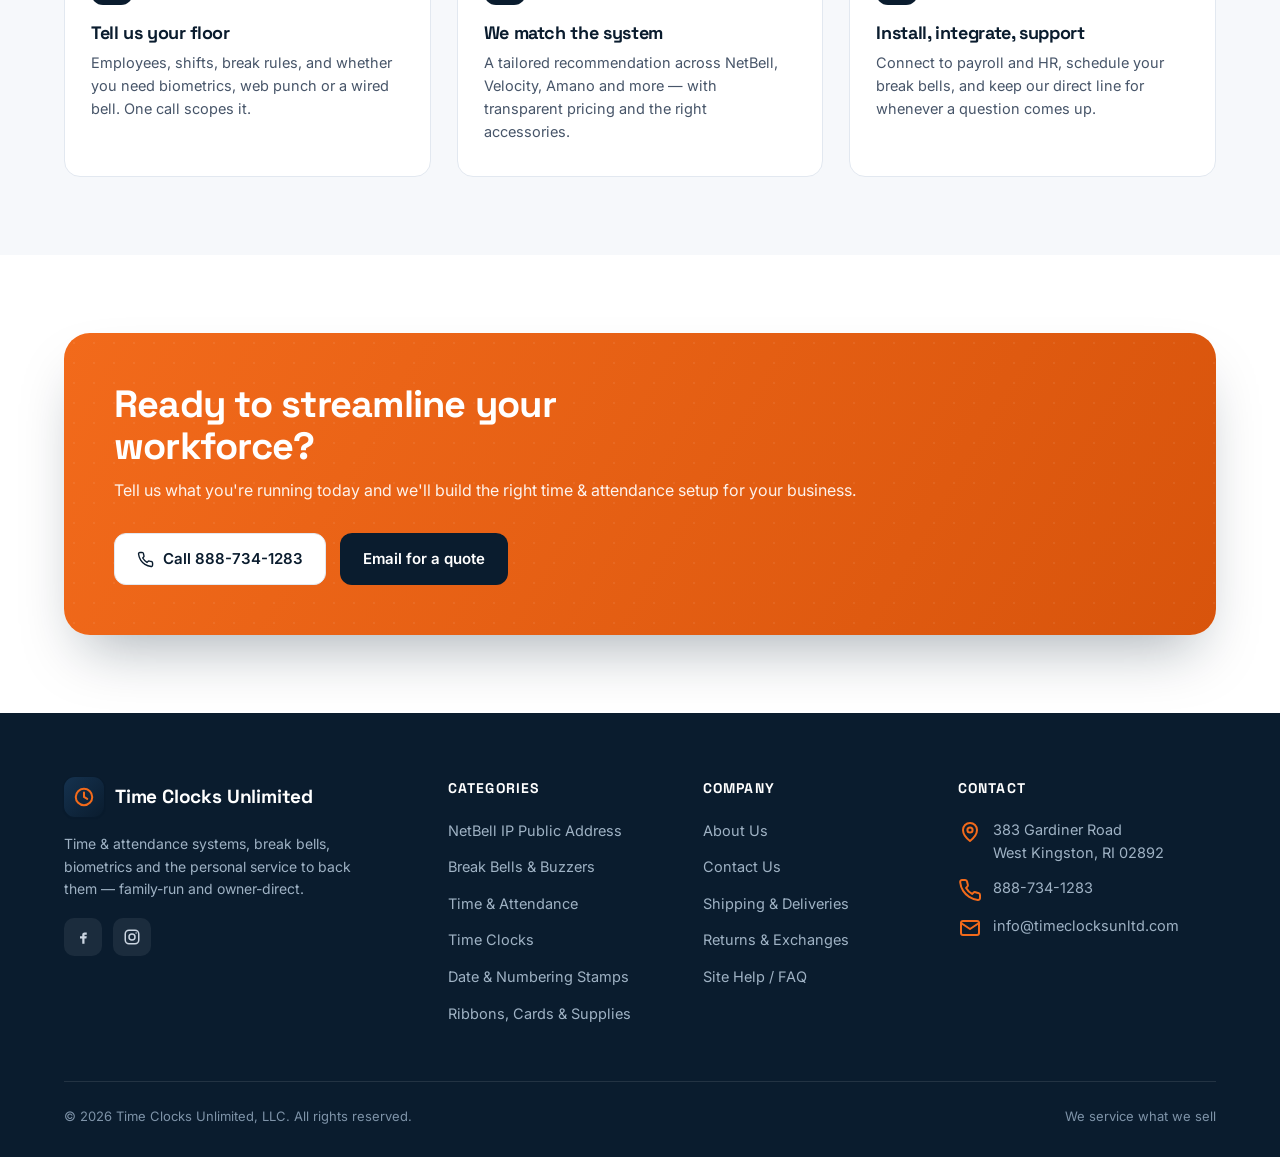
==== commit 81935266: "Owner-requested content changes: remove 'TimeForce dealer in New England' claim sitewide (meta/OG/sc" ====
--- a/index.html
+++ b/index.html
@@ -4,7 +4,7 @@
 <meta charset="UTF-8" />
 <meta name="viewport" content="width=device-width, initial-scale=1" />
 <title>Time Clocks Unlimited, LLC — Time &amp; Attendance, Break Bells &amp; Workforce Management</title>
-<meta name="description" content="New England's largest TimeForce dealer. Time clocks, time & attendance software, break bell & buzzer systems, biometric & facial-recognition solutions. Personal service direct from the owner. Call 888-734-1283." />
+<meta name="description" content="Time clocks, time & attendance software, break bell & buzzer systems, biometric & facial-recognition solutions. Personal service direct from the owner. Call 888-734-1283." />
 <meta name="robots" content="index, follow" />
 <meta name="theme-color" content="#0a1c2e" />
 <link rel="canonical" href="https://chrisp81588.github.io/timeclocks-unlimited-demo/" />
@@ -12,7 +12,7 @@
 <meta property="og:type" content="website" />
 <meta property="og:site_name" content="Time Clocks Unlimited, LLC" />
 <meta property="og:title" content="Time Clocks Unlimited — Time & Attendance, Time Clocks & Break Bell Systems" />
-<meta property="og:description" content="New England's largest TimeForce dealer. Time clocks, software, break bells & biometrics — with personal service direct from the owner." />
+<meta property="og:description" content="Time clocks, software, break bells & biometrics — with personal service direct from the owner." />
 <meta property="og:url" content="https://chrisp81588.github.io/timeclocks-unlimited-demo/" />
 <meta property="og:image" content="https://chrisp81588.github.io/timeclocks-unlimited-demo/og-image.png" />
 <meta property="og:image:width" content="1200" /><meta property="og:image:height" content="630" />
@@ -39,7 +39,7 @@
     "addressCountry": "US"
   },
   "areaServed": ["US", "CA"],
-  "description": "New England's largest TimeForce dealer — time clocks, time & attendance software, break bell & buzzer systems, biometric clocks, date stamps and supplies."
+  "description": "Time clocks, time & attendance software, break bell & buzzer systems, biometric clocks, date stamps and supplies — personal service direct from the owner."
 }
 </script>
 <script type="application/ld+json">
@@ -146,14 +146,15 @@
       <h1>Run your workforce on <span class="hl">time</span>, down to the second.</h1>
       <p class="lead">Time clocks · break bells &amp; buzzers · IP paging · biometric clocks · date stamps · ribbons &amp; supplies. New England's one-stop shop to keep payroll accurate and your floor on schedule — shipped fast, with service direct from the owner.</p>
       <div class="hero-cta">
-        <a href="category.html?cat=software" class="btn btn-primary">Shop Time Clocks <svg width="16" height="16" viewBox="0 0 24 24" fill="none" stroke="currentColor" stroke-width="2.2"><path d="M5 12h14M13 6l6 6-6 6"/></svg></a>
+        <a href="category.html?cat=software" class="btn btn-primary">Shop Time &amp; Attendance <svg width="16" height="16" viewBox="0 0 24 24" fill="none" stroke="currentColor" stroke-width="2.2"><path d="M5 12h14M13 6l6 6-6 6"/></svg></a>
         <a href="category.html?cat=time-clocks" class="btn btn-primary">Shop Amano Clocks <svg width="16" height="16" viewBox="0 0 24 24" fill="none" stroke="currentColor" stroke-width="2.2"><path d="M5 12h14M13 6l6 6-6 6"/></svg></a>
         <a href="category.html?cat=date-stamps" class="btn btn-primary">Shop Date Stamps <svg width="16" height="16" viewBox="0 0 24 24" fill="none" stroke="currentColor" stroke-width="2.2"><path d="M5 12h14M13 6l6 6-6 6"/></svg></a>
         <a href="category.html?cat=break-bells" class="btn btn-primary">Shop Break Bells <svg width="16" height="16" viewBox="0 0 24 24" fill="none" stroke="currentColor" stroke-width="2.2"><path d="M5 12h14M13 6l6 6-6 6"/></svg></a>
+        <a href="category.html?cat=netbell-pa" class="btn btn-primary">Shop IP Paging <svg width="16" height="16" viewBox="0 0 24 24" fill="none" stroke="currentColor" stroke-width="2.2"><path d="M5 12h14M13 6l6 6-6 6"/></svg></a>
         <a href="#contact" class="btn btn-ghost">Talk to a Specialist</a>
       </div>
       <div class="trust-chips">
-        <span class="chip"><svg width="15" height="15" viewBox="0 0 24 24" fill="none" stroke="currentColor" stroke-width="2.2"><path d="M20 6 9 17l-5-5"/></svg> Largest TimeForce dealer in New England</span>
+        <span class="chip"><svg width="15" height="15" viewBox="0 0 24 24" fill="none" stroke="currentColor" stroke-width="2.2"><path d="M20 6 9 17l-5-5"/></svg> We service what we sell</span>
         <span class="chip"><svg width="15" height="15" viewBox="0 0 24 24" fill="none" stroke="currentColor" stroke-width="2.2"><path d="M12 2 4 5v6c0 5 3.5 8 8 11 4.5-3 8-6 8-11V5z"/></svg> Biometric &amp; facial-recognition ready</span>
         <span class="chip"><svg width="15" height="15" viewBox="0 0 24 24" fill="none" stroke="currentColor" stroke-width="2.2"><path d="M3 12h4l3 8 4-16 3 8h4"/></svg> Integrates with HR &amp; Payroll</span>
       </div>
@@ -169,12 +170,12 @@
 <!-- Brand strip -->
 <div class="brands"><div class="wrap">
   <span class="lbl">Authorized dealer &amp; integration partner</span>
-  <span class="brand">Linortek</span><span class="brand">Amano</span><span class="brand">Widmer</span><span class="brand">uAttend</span><span class="brand">Qqest</span><span class="brand">Velocity</span>
+  <span class="brand">Linortek</span><span class="brand">Amano</span><span class="brand">Widmer</span><span class="brand">uAttend</span><span class="brand">ATS Applied Technical Systems</span>
 </div></div>
 
 <!-- Metrics -->
 <div class="metrics"><div class="wrap">
-  <div class="metric reveal"><b>#1</b><span>TimeForce dealer in New England</span></div>
+  <div class="metric reveal"><b>5</b><span>Brands sold &amp; serviced</span></div>
   <div class="metric reveal"><b>60<span class="u">+</span></b><span>Products in stock &amp; shipping</span></div>
   <div class="metric reveal"><b>US <span class="u">&amp;</span> CA</b><span>Countries we ship to</span></div>
   <div class="metric reveal"><b>100<span class="u">%</span></b><span>Owner-direct support line</span></div>
@@ -246,8 +247,8 @@
     </a>`;
   }).join('');
 
-  // categories grid
-  document.getElementById('catGrid').innerHTML = CATEGORIES.map(c=>`
+  // categories grid (hidden categories excluded)
+  document.getElementById('catGrid').innerHTML = CATEGORIES.filter(c=>!c.hidden).map(c=>`
     <a class="cat-card reveal" href="category.html?cat=${c.id}">
       <span class="ic" style="background:linear-gradient(135deg,${c.color},${c.color}cc)">${icon(c.icon,'#fff').replace('width="24" height="24"','width="26" height="26"')}</span>
       <h3>${c.name}</h3>
--- a/styles.css
+++ b/styles.css
@@ -40,6 +40,11 @@
 .u-badge{display:inline-flex;align-items:center;gap:7px;color:#fff;font-weight:600}
 .u-badge .dot{width:7px;height:7px;border-radius:50%;background:var(--green);box-shadow:0 0 0 3px rgba(22,163,74,.25)}
 .u-phone{color:#fff;font-weight:600}
+/* utility items always stay on a single line (no mid-text wrapping) */
+.u-badge,.u-phone,.utility .u-right a,.utility .u-left .hide-sm{white-space:nowrap}
+/* drop the least-critical items as the window narrows so the bar never wraps to 2 lines */
+@media(max-width:1300px){ .utility .u-left .hide-sm{display:none} }          /* hide shipping tagline */
+@media(max-width:1040px){ .utility .u-right a[href^="mailto"]{display:none} } /* then hide the email */
 
 /* header */
 header.site{position:sticky;top:0;z-index:50;background:rgba(255,255,255,.93);backdrop-filter:blur(10px);border-bottom:1px solid var(--line);transition:box-shadow .25s}
@@ -50,14 +55,15 @@
 .logo>span:last-child{white-space:nowrap;display:inline-block}
 .logo small{display:block;font-family:'Inter';font-size:10px;font-weight:500;letter-spacing:.05em;color:var(--slate-light);text-transform:uppercase;white-space:nowrap}
 .menu{display:flex;align-items:center;gap:0;flex-wrap:nowrap}
-.menu a{font-size:12.5px;font-weight:600;color:var(--ink-2);padding:8px 8px;border-radius:9px;transition:background .15s,color .15s;line-height:1.15;white-space:nowrap}
+.menu a{font-size:12px;font-weight:600;color:var(--ink-2);padding:7px 6px;border-radius:9px;transition:background .15s,color .15s;line-height:1.15;white-space:nowrap}
 .menu a:hover,.menu a.active{background:var(--bg);color:var(--orange-dark)}
-.nav-cta{display:flex;align-items:center;gap:10px}
+.nav-cta{display:flex;align-items:center;gap:9px}
+.nav-cta .btn{padding:9px 16px;font-size:13.5px}
 .icon-btn{width:42px;height:42px;border-radius:10px;display:grid;place-items:center;border:1px solid var(--line);background:#fff;cursor:pointer;color:var(--ink-2);transition:.15s;position:relative}
 .icon-btn:hover{border-color:var(--orange);color:var(--orange)}
 .cart-count{position:absolute;top:-6px;right:-6px;background:var(--orange);color:#fff;font-size:11px;font-weight:700;min-width:18px;height:18px;border-radius:9px;display:grid;place-items:center;padding:0 4px}
 .hamburger{display:none}
-@media(max-width:1180px){.menu{display:none}.hamburger{display:grid}.nav-cta>.btn-primary{display:none}}
+@media(max-width:1200px){.menu{display:none}.hamburger{display:grid}.nav-cta>.btn-primary{display:none}}
 
 /* mobile menu */
 .mm-overlay{position:fixed;inset:0;background:rgba(5,12,22,.5);z-index:65;opacity:0;transition:opacity .3s;backdrop-filter:blur(2px)}
@@ -109,6 +115,22 @@
 .cat-hero p{color:#cdd9e6;max-width:680px;font-size:16.5px}
 .cat-hero .subchips{display:flex;gap:10px;flex-wrap:wrap;margin-top:20px}
 .subchip{font-size:13px;font-weight:600;color:#fff;background:rgba(255,255,255,.1);border:1px solid rgba(255,255,255,.18);padding:7px 14px;border-radius:999px}
+
+/* in-category pricing band (uAttend cloud plans) */
+.pricing-band{background:linear-gradient(165deg,var(--ink-2),var(--ink));color:#fff;border-radius:20px;padding:34px 38px;position:relative;overflow:hidden;box-shadow:var(--shadow-lg)}
+.pricing-band::before{content:"";position:absolute;right:-70px;top:-70px;width:240px;height:240px;border-radius:50%;background:radial-gradient(circle,rgba(242,106,27,.3),transparent 65%)}
+.pricing-band h3{font-family:'Space Grotesk';font-size:clamp(20px,2.4vw,26px);margin:10px 0 18px;position:relative}
+.pb-tiers{display:flex;gap:12px;flex-wrap:wrap;position:relative;margin-bottom:18px}
+.pb-tier{background:rgba(255,255,255,.08);border:1px solid rgba(255,255,255,.16);border-radius:13px;padding:12px 18px;text-align:center;min-width:96px}
+.pb-tier .rng{display:block;font-size:12px;font-weight:600;color:#9fb2c4;letter-spacing:.03em;margin-bottom:3px}
+.pb-tier b{font-family:'Space Grotesk';font-size:21px}
+.pb-tier b small{font-size:12px;font-weight:500;color:#9fb2c4}
+.pb-note{font-size:13px;line-height:1.65;color:#cdd9e6;max-width:760px;position:relative;margin-bottom:20px}
+.pb-actions{display:flex;align-items:center;gap:18px;flex-wrap:wrap;position:relative}
+.pb-call{font-size:13.5px;color:#cdd9e6}
+.pb-call a{color:var(--amber);font-weight:700;white-space:nowrap}
+.pb-call a:hover{color:#fff}
+@media(max-width:560px){.pricing-band{padding:26px 20px}.pb-tier{flex:1;min-width:80px;padding:10px 8px}.pb-actions .btn{width:100%;justify-content:center}}
 
 /* policy pages (shipping / returns / faq) */
 .policy-grid{display:grid;grid-template-columns:1fr .55fr;gap:32px;align-items:start;padding:40px 0 70px}
